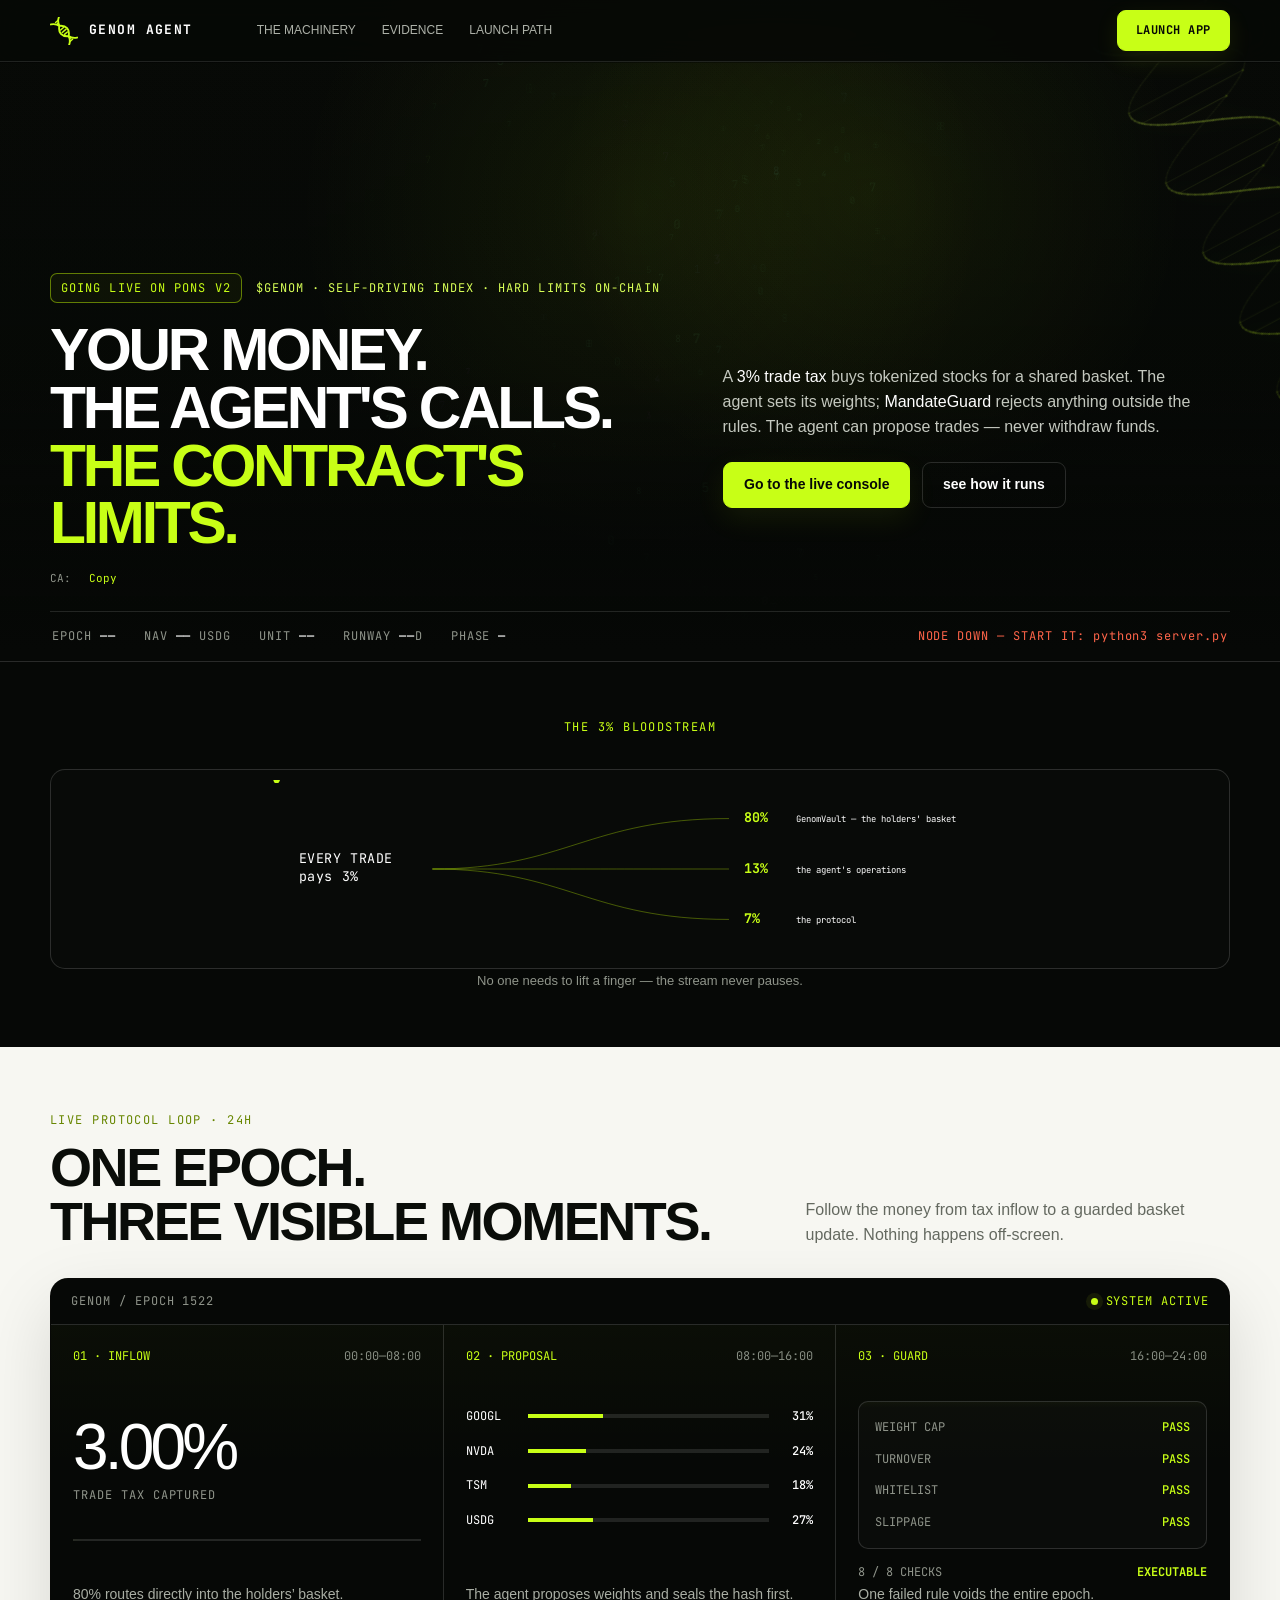
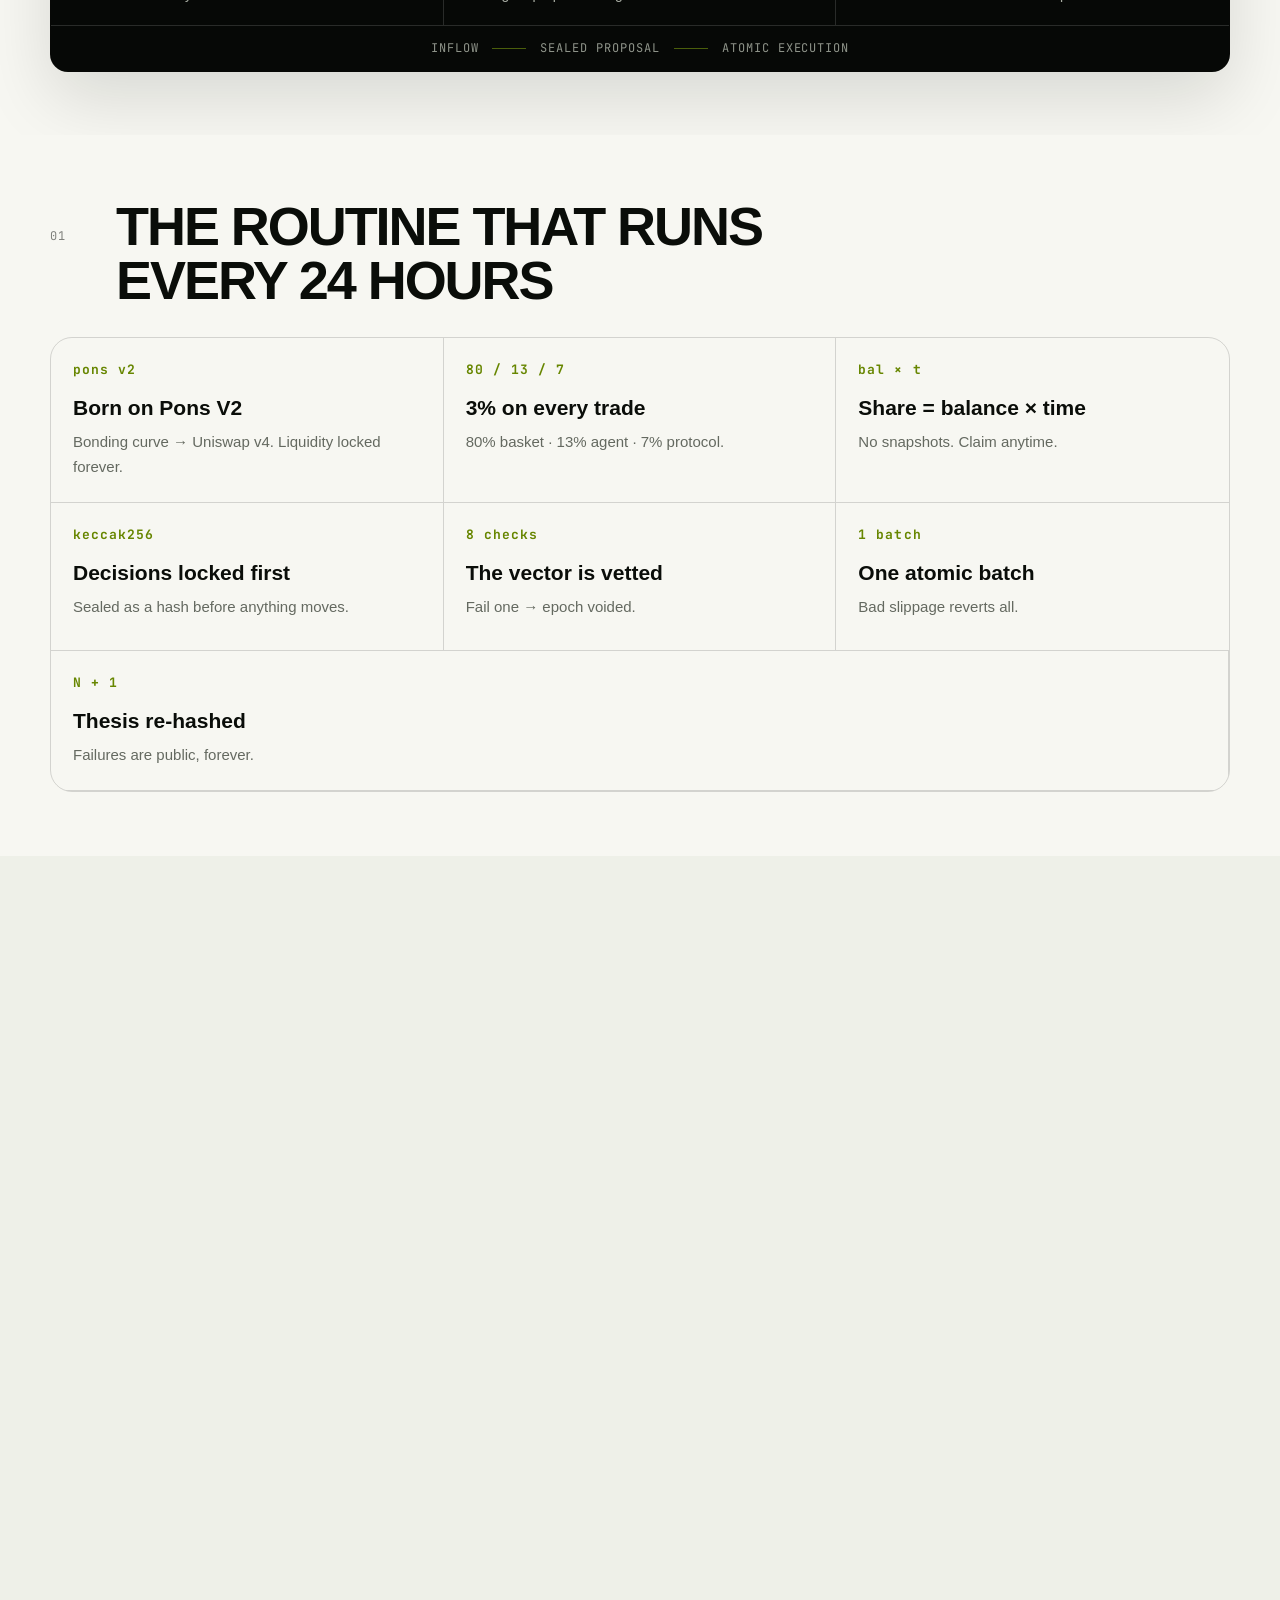
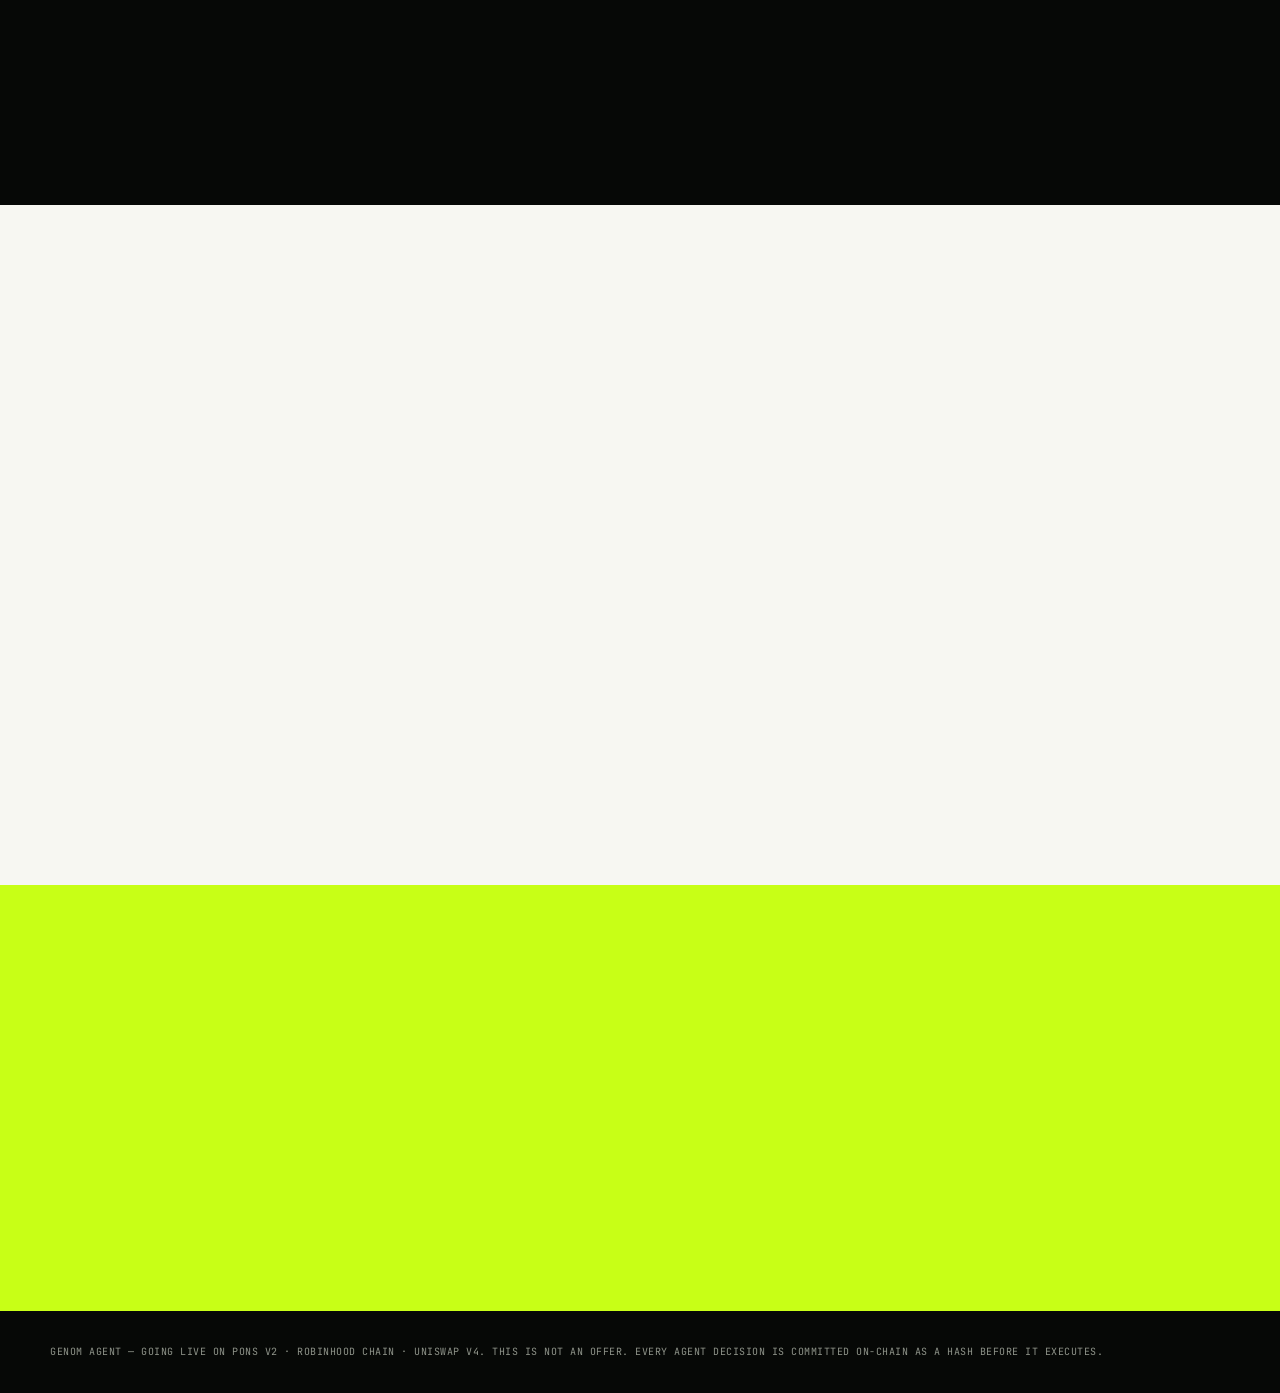
==== index.html @ f4891dbe "Add system atlas visual content" ====
<!DOCTYPE html>
<html lang="en">
<head>
<meta charset="UTF-8">
<meta name="viewport" content="width=device-width, initial-scale=1.0">
<title>Genom Agent — $GENOM</title>
<meta name="description" content="An index token where a 3% tax on trades keeps purchasing tokenized stocks for a common basket. Weights are chosen by an autonomous agent, the mandate is policed by a contract, and each decision is committed as a hash before it runs.">
<meta name="theme-color" content="#020804">
<meta property="og:type" content="website">
<meta property="og:url" content="https://genom-iota.vercel.app/">
<meta property="og:title" content="Genom Agent — $GENOM">
<meta property="og:description" content="An index token where a 3% tax on trades keeps purchasing tokenized stocks for a common basket. Weights are chosen by an autonomous agent, the mandate is policed by a contract, and each decision is committed as a hash before it runs.">
<meta property="og:image" content="https://genom-iota.vercel.app/og.jpg">
<meta property="og:image:width" content="1200">
<meta property="og:image:height" content="630">
<meta name="twitter:card" content="summary_large_image">
<meta name="twitter:title" content="Genom Agent — $GENOM">
<meta name="twitter:description" content="A self-driving index token with hard limits written into its DNA. 3% tax → holders' basket. Robinhood Chain.">
<meta name="twitter:image" content="https://genom-iota.vercel.app/og.jpg">
<link rel="icon" type="image/svg+xml" href="favicon.svg">
<link rel="preconnect" href="https://fonts.googleapis.com">
<link rel="preconnect" href="https://fonts.gstatic.com" crossorigin>
<link href="https://fonts.googleapis.com/css2?family=JetBrains+Mono:wght@400;500;700&display=swap" rel="stylesheet">
<link rel="stylesheet" href="front.css">
</head>
<body>

<div class="pagebg" aria-hidden="true">
  <canvas id="wave"></canvas>
  <div class="pg-vig"></div>
</div>

<div class="scroll-progress" aria-hidden="true"></div>

<header class="hd">
  <a class="hd-brand" href="index.html">
    <svg viewBox="0 0 240 240" fill="none" class="hd-mark" aria-hidden="true">
      <g transform="rotate(-42 120 120) translate(20 7)">
        <g stroke="currentColor" stroke-width="16" stroke-linecap="round" stroke-linejoin="round">
          <path d="M146 -4 C119 10 106 31 100 54 C52 89 52 137 100 172 C106 195 119 216 146 230"/>
          <path d="M54 -4 C81 10 94 31 100 54 C148 89 148 137 100 172 C94 195 81 216 54 230"/>
        </g>
        <g stroke="currentColor" stroke-width="12.5" stroke-linecap="round">
          <path d="M95 11 L121 11"/><path d="M97 30 L110 30"/>
          <path d="M84 88 L120 88"/><path d="M80 113 L124 113"/><path d="M84 138 L116 138"/>
          <path d="M92 196 L105 196"/><path d="M81 215 L107 215"/>
        </g>
      </g>
    </svg>
    <span class="mono">GENOM&nbsp;AGENT</span>
  </a>
  <nav class="hd-nav mono">
    <a href="index.html#how">THE MACHINERY</a>
    <a href="index.html#proof">EVIDENCE</a>
    <a href="index.html#rollout">LAUNCH PATH</a>
  </nav>
  <a class="hd-console mono" href="console.html">LAUNCH APP</a>
</header>

<main>

<!-- ================= HERO ================= -->
<section class="hero">
  <canvas class="hero-ghost" id="dnaGhost" width="220" height="840" aria-hidden="true"></canvas>

  <div class="hero-in">
    <p class="mono hero-kicker rv">
      <span class="kick-badge">GOING LIVE ON PONS V2</span>
      $GENOM · SELF-DRIVING INDEX · HARD LIMITS ON-CHAIN
    </p>
    <h1 class="rv d1">
      <span>YOUR MONEY.</span>
      <span>THE AGENT'S CALLS.</span>
      <span class="hl">THE CONTRACT'S LIMITS.</span><span class="type-caret" aria-hidden="true"></span>
    </h1>
    <div class="hero-foot rv d2">
      <p class="hero-sub">
        A <em class="seq-hl">3% trade tax</em> buys tokenized stocks for a shared basket. The agent sets its weights; <em class="seq-hl">MandateGuard</em> rejects anything outside the rules. The agent can propose trades — never withdraw funds.
      </p>
      <div class="hero-act">
        <a class="btn" href="console.html">Go to the live console</a>
        <a class="lnk" href="index.html#how">see how it runs</a>
      </div>
    </div>
    <div class="ca-line mono rv d3" id="caLine" hidden>
      <span class="ca-lbl">CA:</span>
      <span id="caVal"></span>
      <button id="caCopy" type="button" aria-label="Copy contract address">Copy</button>
    </div>
  </div>

  <div class="strip mono rv d3" id="dataStrip" aria-live="off">
    <span class="sim-only">EPOCH <b id="stEpoch">——</b></span>
    <span class="sim-only">NAV <b id="stNav">——</b> USDG</span>
    <span class="sim-only">UNIT <b id="stUnit">——</b></span>
    <span class="sim-only">RUNWAY <b id="stRun">——</b>D</span>
    <span class="sim-only">PHASE <b id="stPhase">—</b></span>
    <span class="live-only" id="stLive" hidden></span>
    <span class="strip-state" id="stState">LINKING UP</span>
  </div>
  <div class="tape" aria-hidden="true"><div class="tape-track" id="tape"></div></div>
</section>

<!-- ================= FLOW ================= -->
<section class="sec flow-sec">
  <div class="wrap">
    <p class="mono flow-title rv">THE 3% BLOODSTREAM</p>
    <svg viewBox="0 0 980 240" class="flow-svg rv d1" aria-hidden="true">
      <g class="flow-lines">
        <path d="M210 120 C390 120 420 52 610 52"/>
        <path d="M210 120 C390 120 420 120 610 120"/>
        <path d="M210 120 C390 120 420 188 610 188"/>
      </g>
      <g class="flow-dots">
        <circle r="4" class="fd fd80 fda"/>
        <circle r="4" class="fd fd80 fdb"/>
        <circle r="3.5" class="fd fd80 fdc"/>
        <circle r="3.5" class="fd fd80 fdd"/>
        <circle r="3.5" class="fd fd13 fda"/>
        <circle r="3" class="fd fd13 fdb"/>
        <circle r="3" class="fd fd7 fda"/>
      </g>
      <g class="mono flow-left">
        <text x="30" y="112">EVERY TRADE</text>
        <text x="30" y="136" class="flow-sub">pays 3%</text>
      </g>
      <g class="mono">
        <text x="630" y="57" class="flow-pct">80%</text>
        <text x="700" y="57" class="flow-lbl">GenomVault — the holders' basket</text>
        <text x="630" y="125" class="flow-pct">13%</text>
        <text x="700" y="125" class="flow-lbl">the agent's operations</text>
        <text x="630" y="193" class="flow-pct">7%</text>
        <text x="700" y="193" class="flow-lbl">the protocol</text>
      </g>
    </svg>
    <svg viewBox="0 0 330 430" class="flow-svg-m rv d1" aria-hidden="true">
      <g class="flow-lines">
        <path d="M165 66 C165 105 30 105 30 146"/>
        <path d="M165 66 C165 165 30 185 30 266"/>
        <path d="M165 66 C165 225 30 265 30 386"/>
      </g>
      <g class="flow-dots-m">
        <circle r="4" class="fdm fdm80 fma"/>
        <circle r="4" class="fdm fdm80 fmb"/>
        <circle r="3.5" class="fdm fdm80 fmc"/>
        <circle r="3.5" class="fdm fdm80 fmd"/>
        <circle r="3.5" class="fdm fdm13 fma"/>
        <circle r="3" class="fdm fdm13 fmb"/>
        <circle r="3" class="fdm fdm7 fma"/>
      </g>
      <g class="mono flow-left flow-top">
        <text x="165" y="30">EVERY TRADE</text>
        <text x="165" y="52" class="flow-sub">pays 3%</text>
      </g>
      <g class="mono">
        <text x="44" y="152" class="flow-pct">80%</text>
        <text x="44" y="174" class="flow-lbl">GenomVault — the holders' basket</text>
        <text x="44" y="272" class="flow-pct">13%</text>
        <text x="44" y="294" class="flow-lbl">the agent's operations</text>
        <text x="44" y="392" class="flow-pct">7%</text>
        <text x="44" y="414" class="flow-lbl">the protocol</text>
      </g>
    </svg>
    <p class="flow-foot rv d2">No one needs to lift a finger — the stream never pauses.</p>
  </div>
</section>


<!-- ================= LIVE PROTOCOL FILM ================= -->
<section class="sec signal-sec" id="live-loop">
  <div class="wrap">
    <div class="signal-head rv">
      <div>
        <span class="mono signal-kicker">LIVE PROTOCOL LOOP · 24H</span>
        <h2>ONE EPOCH.<br>THREE VISIBLE MOMENTS.</h2>
      </div>
      <p>Follow the money from tax inflow to a guarded basket update. Nothing happens off-screen.</p>
    </div>

    <div class="protocol-film rv d1" role="img" aria-label="Animated sequence showing tax inflow, agent allocation and MandateGuard verification">
      <div class="film-top mono">
        <span>GENOM / EPOCH 1522</span>
        <span class="film-live"><i></i> SYSTEM ACTIVE</span>
      </div>
      <div class="film-grid">
        <article class="film-shot">
          <div class="shot-head mono"><span>01 · INFLOW</span><span>00:00—08:00</span></div>
          <div class="shot-main">
            <strong>3.00%</strong>
            <span>TRADE TAX CAPTURED</span>
          </div>
          <div class="pulse-track"><i></i></div>
          <p>80% routes directly into the holders’ basket.</p>
        </article>

        <article class="film-shot">
          <div class="shot-head mono"><span>02 · PROPOSAL</span><span>08:00—16:00</span></div>
          <div class="weight-list mono">
            <div><span>GOOGL</span><i style="--w:31%"></i><b>31%</b></div>
            <div><span>NVDA</span><i style="--w:24%"></i><b>24%</b></div>
            <div><span>TSM</span><i style="--w:18%"></i><b>18%</b></div>
            <div><span>USDG</span><i style="--w:27%"></i><b>27%</b></div>
          </div>
          <p>The agent proposes weights and seals the hash first.</p>
        </article>

        <article class="film-shot guard-shot">
          <div class="shot-head mono"><span>03 · GUARD</span><span>16:00—24:00</span></div>
          <div class="guard-scan mono">
            <span>WEIGHT CAP <b>PASS</b></span>
            <span>TURNOVER <b>PASS</b></span>
            <span>WHITELIST <b>PASS</b></span>
            <span>SLIPPAGE <b>PASS</b></span>
            <i aria-hidden="true"></i>
          </div>
          <div class="guard-result mono"><span>8 / 8 CHECKS</span><b>EXECUTABLE</b></div>
          <p>One failed rule voids the entire epoch.</p>
        </article>
      </div>
      <div class="film-caption mono">
        <span>INFLOW</span><i></i><span>SEALED PROPOSAL</span><i></i><span>ATOMIC EXECUTION</span>
      </div>
    </div>
  </div>
</section>

<!-- ================= MECHANICS ================= -->
<section class="sec" id="how">
  <div class="wrap">
    <div class="sec-head rv">
      <span class="mono sec-idx">01</span>
      <h2>THE ROUTINE THAT RUNS<br>EVERY 24 HOURS</h2>
    </div>
    <div class="mech-grid">
      <div class="mcard rv">
        <span class="mono mc-tag">pons v2</span>
        <b>Born on Pons V2</b>
        <span class="mc-txt">Bonding curve → Uniswap v4. Liquidity locked forever.</span>
      </div>
      <div class="mcard rv">
        <span class="mono mc-tag">80 / 13 / 7</span>
        <b>3% on every trade</b>
        <span class="mc-txt">80% basket · 13% agent · 7% protocol.</span>
      </div>
      <div class="mcard rv">
        <span class="mono mc-tag">bal × t</span>
        <b>Share = balance × time</b>
        <span class="mc-txt">No snapshots. Claim anytime.</span>
      </div>
      <div class="mcard rv">
        <span class="mono mc-tag">keccak256</span>
        <b>Decisions locked first</b>
        <span class="mc-txt">Sealed as a hash before anything moves.</span>
      </div>
      <div class="mcard rv">
        <span class="mono mc-tag">8 checks</span>
        <b>The vector is vetted</b>
        <span class="mc-txt">Fail one → epoch voided.</span>
      </div>
      <div class="mcard rv">
        <span class="mono mc-tag">1 batch</span>
        <b>One atomic batch</b>
        <span class="mc-txt">Bad slippage reverts all.</span>
      </div>
      <div class="mcard rv">
        <span class="mono mc-tag">N + 1</span>
        <b>Thesis re-hashed</b>
        <span class="mc-txt">Failures are public, forever.</span>
      </div>
    </div>
  </div>
</section>


<!-- ================= SYSTEM ATLAS ================= -->
<section class="sec atlas-sec" id="system-map">
  <div class="wrap">
    <div class="atlas-head rv">
      <div>
        <span class="mono atlas-kicker">SYSTEM ATLAS · ILLUSTRATIVE EPOCH</span>
        <h2>SEE WHAT THE AGENT SEES.</h2>
      </div>
      <p>A compact view of allocation, performance and authority — the three things that decide every epoch.</p>
    </div>

    <div class="atlas-grid">
      <article class="atlas-card allocation-card rv">
        <div class="atlas-card-head mono">
          <span>BASKET COMPOSITION</span><span>VECTOR / 1522</span>
        </div>
        <div class="allocation-body">
          <div class="alloc-ring" aria-label="Illustrative basket allocation: GOOGL 31%, NVDA 24%, TSM 18%, USDG 27%">
            <div><strong>100%</strong><span class="mono">ALLOCATED</span></div>
          </div>
          <ul class="alloc-legend mono">
            <li><i></i><span>GOOGL</span><b>31%</b></li>
            <li><i></i><span>NVDA</span><b>24%</b></li>
            <li><i></i><span>TSM</span><b>18%</b></li>
            <li><i></i><span>USDG</span><b>27%</b></li>
          </ul>
        </div>
        <p class="atlas-note">No position can cross the 35% contract cap.</p>
      </article>

      <article class="atlas-card curve-card rv d1">
        <div class="atlas-card-head mono">
          <span>REALIZED VS SHADOW</span><span>30 EPOCH WINDOW</span>
        </div>
        <div class="curve-stats mono">
          <div><span>REALIZED</span><b>+8.4%</b></div>
          <div><span>SHADOW</span><b>+5.1%</b></div>
          <div><span>DELTA</span><b>+3.3%</b></div>
        </div>
        <svg class="atlas-chart" viewBox="0 0 640 210" role="img" aria-label="Illustrative comparison between realized and shadow unit value">
          <g class="atlas-gridlines">
            <path d="M0 25H640"/><path d="M0 80H640"/><path d="M0 135H640"/><path d="M0 190H640"/>
          </g>
          <path class="shadow-line" d="M8 170 C55 155 68 166 110 145 S178 151 220 128 S291 138 330 116 S392 124 430 96 S500 106 540 80 S595 86 632 62"/>
          <path class="real-line" d="M8 174 C52 168 73 144 110 150 S176 122 220 130 S286 98 330 107 S389 76 430 88 S488 54 540 66 S592 37 632 42"/>
          <circle class="chart-dot" cx="632" cy="42" r="5"/>
        </svg>
        <div class="curve-legend mono"><span><i></i>REALIZED</span><span><i></i>SHADOW</span></div>
        <p class="atlas-note">Illustrative data. The live console labels simulated and on-chain states separately.</p>
      </article>

      <article class="atlas-card authority-card rv d2">
        <div class="atlas-card-head mono">
          <span>AUTHORITY MAP</span><span>WHO CAN DO WHAT</span>
        </div>
        <div class="authority-grid">
          <div>
            <span class="mono authority-id">A / AGENT</span>
            <strong>Proposes</strong>
            <p>Weights, thesis and execution vector.</p>
            <small class="mono">NO WITHDRAWAL KEY</small>
          </div>
          <div>
            <span class="mono authority-id">C / CONTRACT</span>
            <strong>Enforces</strong>
            <p>Caps, whitelist, turnover and slippage.</p>
            <small class="mono">8 CHECKS · ATOMIC</small>
          </div>
          <div>
            <span class="mono authority-id">H / HOLDERS</span>
            <strong>Govern</strong>
            <p>Rules, agent replacement and claims.</p>
            <small class="mono">3-DAY TIMELOCK</small>
          </div>
        </div>
      </article>
    </div>
  </div>
</section>

<!-- ================= DNA LIMITS ================= -->
<section class="sec dna-sec">
  <div class="wrap">
    <p class="mono flow-title rv">LIMITS IN THE DNA</p>
    <div class="gene-grid">
      <div class="gene rv mono">
        <span class="gene-val">≤35%</span>
        <div class="gene-track"><i class="gt-fill" style="width:35%"></i><i class="gt-cap" style="left:35%"></i></div>
        <span class="gene-lbl">WEIGHT ≤ 35%</span>
      </div>
      <div class="gene rv mono">
        <span class="gene-val">≥5%</span>
        <div class="gene-track"><i class="gt-zone" style="left:5%;right:0"></i><i class="gt-cap" style="left:5%"></i><i class="gt-dot" style="left:-2px"></i></div>
        <span class="gene-lbl">POSITION ≥ 5% OR ZERO</span>
      </div>
      <div class="gene rv mono">
        <span class="gene-val">≤20%</span>
        <div class="gene-track"><i class="gt-fill" style="width:20%"></i><i class="gt-cap" style="left:20%"></i></div>
        <span class="gene-lbl">TURNOVER ≤ 20% NAV</span>
      </div>
      <div class="gene rv mono">
        <span class="gene-val">1×</span>
        <div class="gene-track"><i class="gt-dot" style="left:calc(50% - 4px)"></i></div>
        <span class="gene-lbl">ONE REBALANCE PER EPOCH</span>
      </div>
      <div class="gene rv mono">
        <span class="gene-val">0–100%</span>
        <div class="gene-track"><i class="gt-fill gt-open" style="width:100%"></i></div>
        <span class="gene-lbl">CASH 0–100%</span>
      </div>
    </div>
    <p class="dna-foot mono rv d2">Any failing vector: the epoch is voided and the basket does not move.</p>
  </div>
</section>

<!-- ================= PROOF ================= -->
<section class="sec" id="proof">
  <div class="wrap">
    <div class="sec-head proof-head rv">
      <span class="mono sec-idx">02</span>
      <div>
        <span class="mono proof-kicker">PUBLIC PROOF · LIVE NODE</span>
        <h2>EVERYTHING HERE IS ALREADY<br>RUNNING ON THIS NODE</h2>
      </div>
    </div>

    <div class="proof proof-board rv d1">
      <div class="term">
        <div class="term-hd">
          <span>COMMITSTORE</span>
          <span class="term-live"><i></i> MOST RECENT SEALED DECISION</span>
        </div>
        <div class="term-bd">
          <p class="term-code dim">commit = keccak256(abi.encode(epoch, weights, thesisText, nonce))</p>
          <div class="commit-epoch">
            <span class="mono commit-label">EPOCH</span>
            <strong class="ice" id="cEpoch">—</strong>
            <span class="dim">filed ahead of execution</span>
          </div>
          <p class="hashline" id="cHash">0x————————————————————————————————————————————————————————————————</p>
          <p class="commit-status dim" id="cStatus">linking to the node<span class="cursor">▌</span></p>
        </div>
      </div>

      <div class="proof-side">
        <p class="proof-copy">Watch each decision move from a sealed hash to a checked basket update. The console keeps the mandate, execution and holder outcome in one public trail.</p>

        <div class="proof-flow" aria-label="How a decision becomes public proof">
          <div><span class="mono">01 · SEALED</span><b>Hash arrives first</b></div>
          <div><span class="mono">02 · CHECKED</span><b>Guard verifies limits</b></div>
          <div><span class="mono">03 · VISIBLE</span><b>Result joins the record</b></div>
        </div>

        <div class="proof-basket">
          <div class="proof-basket-head mono">
            <span>LIVE BASKET</span>
            <span>TOP WEIGHTS</span>
          </div>
          <div class="mini mono" id="miniBasket"></div>
        </div>

        <a class="btn proof-cta" href="console.html">
          <span>Step into the console</span>
        </a>
      </div>
    </div>
  </div>
</section>

<!-- ================= WORST CASE ================= -->
<section class="sec">
  <div class="wrap">
    <div class="sec-head rv">
      <span class="mono sec-idx">03</span>
      <h2>THE WORST CASE IS DESIGNED IN,<br>NOT TAKEN ON FAITH</h2>
    </div>
    <div class="worst">
      <div class="w-col rv">
        <span class="mono no">A</span>
        <h3>The agent malfunctions</h3>
        <p>At worst you hold whitelisted stocks in poor proportions, with no more than a fifth of NAV churned per day. Its key simply has no function for withdrawing assets.</p>
      </div>
      <div class="w-col rv">
        <span class="mono no">B</span>
        <h3>A −25% drawdown lands within 7 epochs</h3>
        <p>The breaker halts the agent and moves the basket into USDG to wait. Turning it back on takes a holder vote plus a 3-day timelock — nothing else.</p>
      </div>
      <div class="w-col rv">
        <span class="mono no">C</span>
        <h3>Holders lose faith in it</h3>
        <p>The limits, the whitelist, even the agent — a vote can swap out any of them. A 3-day timelock leaves those who disagree room to leave first.</p>
      </div>
    </div>
  </div>
</section>

<!-- ================= ROLLOUT ================= -->
<section class="sec" id="rollout">
  <div class="wrap">
    <div class="sec-head rv">
      <span class="mono sec-idx">04</span>
      <h2>CONFIDENCE IS BUILT<br>OUT IN THE OPEN</h2>
    </div>
    <ol class="ph rv d1">
      <li data-ph="0"><span class="mono no">P0</span><div><h3>Passive index</h3><p>Weights fixed in place. Accrual and claiming live; the agent stays off.</p></div><span class="mono cur">● CURRENT</span></li>
      <li data-ph="1"><span class="mono no">P1</span><div><h3>Shadow mode</h3><p>30 epochs of calls sealed in public with zero execution. The hypothetical curve is plotted beside the real one.</p></div><span class="mono cur">● CURRENT</span></li>
      <li data-ph="2"><span class="mono no">P2</span><div><h3>Reduced limits</h3><p>Trading switched on with turnover held to 7% NAV and weights capped at 20%.</p></div><span class="mono cur">● CURRENT</span></li>
      <li data-ph="3"><span class="mono no">P3</span><div><h3>Full mandate</h3><p>By holder vote: weights up to 35%, NAV turnover up to 20%, and fresh whitelist entries.</p></div><span class="mono cur">● CURRENT</span></li>
    </ol>
  </div>
</section>

<!-- ================= END ================= -->
<section class="fin rv">
  <div class="wrap">
    <h2>THE MONEY IS YOURS. THE CALLS ARE THE AGENT'S.<br><span class="hl">THE LIMITS ARE THE CONTRACT'S.</span></h2>
    <a class="btn" href="console.html">Go to the live console</a>
  </div>
</section>

</main>

<footer class="ft mono">
  GENOM AGENT — GOING LIVE ON PONS V2 · ROBINHOOD CHAIN · UNISWAP V4.
  THIS IS NOT AN OFFER. EVERY AGENT DECISION IS COMMITTED ON-CHAIN AS A HASH BEFORE IT EXECUTES.
</footer>

<script src="icons.js"></script>
<script src="front.js"></script>
</body>
</html>
---- front.css ----
/* GENOM AGENT — editorial finance system inspired by modern protocol sites. */
:root {
  --black: #050704;
  --black-2: #0a0d08;
  --paper: #f4f3ed;
  --paper-2: #e9e8df;
  --white: #fff;
  --ink: #10130d;
  --acid: #c8ff00;
  --acid-soft: rgba(200, 255, 0, .14);
  --muted-dark: #a7aa9f;
  --muted-light: #62665d;
  --line-dark: rgba(255, 255, 255, .13);
  --line-light: rgba(16, 19, 13, .18);
  --good: #8fe82a;
  --bad: #ff654a;
  --warn: #ffbf4b;
  --serif: "Helvetica Neue", "Segoe UI", Arial, sans-serif;
  --sans: "Helvetica Neue", "Segoe UI", Arial, sans-serif;
  --mono: "JetBrains Mono", monospace;
}

* { box-sizing: border-box; margin: 0; padding: 0; }
html { scroll-behavior: smooth; background: var(--black); }
body {
  min-width: 320px;
  overflow-x: hidden;
  background: var(--black);
  color: var(--white);
  font: 16px/1.55 var(--sans);
  -webkit-font-smoothing: antialiased;
}
a { color: inherit; text-decoration: none; }
ol, ul { list-style: none; }
img, svg, canvas { display: block; }
button { font: inherit; }
.mono { font-family: var(--mono); }
::selection { background: var(--acid); color: var(--black); }
:focus-visible { outline: 2px solid var(--acid); outline-offset: 4px; }

.wrap { width: min(1180px, calc(100% - 48px)); margin: 0 auto; }
section[id] { scroll-margin-top: 76px; }

/* Background belongs to the opening scene only. */
.pagebg {
  position: absolute; inset: 0 0 auto; height: 940px; overflow: hidden;
  pointer-events: none; z-index: 0; background: var(--black);
}
#wave { position: absolute; inset: 0; width: 100%; height: 100%; opacity: .28; }
.pg-vig {
  position: absolute; inset: 0;
  background:
    linear-gradient(180deg, rgba(5,7,4,.28), rgba(5,7,4,.05) 42%, var(--black) 96%),
    radial-gradient(circle at 50% 38%, rgba(200,255,0,.11), transparent 48%);
}
.scroll-progress { position: fixed; top: 0; left: 0; height: 2px; width: 0; z-index: 100; background: var(--acid); }

/* Navigation */
.hd {
  position: sticky; top: 0; z-index: 50; height: 66px;
  display: flex; align-items: center; gap: 36px;
  padding: 0 max(24px, calc((100vw - 1180px) / 2));
  background: rgba(5, 7, 4, .93); border-bottom: 1px solid var(--line-dark);
  backdrop-filter: blur(14px);
}
.hd-brand { display: flex; align-items: center; gap: 11px; font-size: 13px; font-weight: 700; letter-spacing: .08em; }
.hd-mark { width: 28px; color: var(--acid); }
.hd-nav { display: flex; align-items: center; gap: 30px; margin-left: 28px; }
.hd-nav a { color: #b7baaf; font-family: var(--sans); font-size: 13px; letter-spacing: 0; transition: color .2s; }
.hd-nav a:hover { color: var(--white); }
.hd-console {
  margin-left: auto; padding: 11px 20px; border: 1px solid var(--acid); border-radius: 12px;
  background: var(--acid); color: var(--black); font-size: 12px; font-weight: 700; letter-spacing: .04em;
  transition: transform .2s, background .2s;
}
.hd-console:hover { transform: translateY(-2px); background: #dbff52; }

/* Hero */
.hero {
  position: relative; z-index: 1; min-height: 870px;
  display: flex; flex-direction: column; justify-content: center;
  padding: 126px 24px 0; border-bottom: 1px solid var(--line-dark);
}
.hero-ghost { position: absolute; right: 4%; top: 68px; height: 700px; width: 190px; opacity: .16; }
.hero-in { width: min(960px, 100%); margin: 0 auto; text-align: center; }
.hero-kicker {
  display: flex; align-items: center; justify-content: center; gap: 14px; flex-wrap: wrap;
  margin-bottom: 28px; color: var(--acid); font-size: 11px; letter-spacing: .15em;
}
.kick-badge { padding: 5px 9px; border-radius: 999px; border: 1px solid rgba(200,255,0,.45); color: var(--acid); background: rgba(5,7,4,.6); }
.hero h1 {
  margin: 0 auto 30px; color: var(--white); font-family: var(--serif); font-size: clamp(54px, 7.2vw, 96px);
  font-weight: 700; line-height: .98; letter-spacing: -.055em; text-wrap: balance;
}
.hero h1 span { display: block; }
.hero h1 .hl { color: var(--white); }
.type-caret { display: none !important; }
.hero-foot { display: flex; flex-direction: column; align-items: center; }
.hero-sub { max-width: 700px; color: #c0c3b8; font-size: 18px; line-height: 1.65; text-wrap: balance; }
.seq-hl { color: var(--white); font-style: normal; }
.hero-act { display: flex; justify-content: center; gap: 12px; margin-top: 30px; }
.btn, .lnk {
  display: inline-flex; min-height: 48px; align-items: center; justify-content: center;
  padding: 0 24px; border: 1px solid var(--line-dark); border-radius: 12px;
  color: var(--white); font-size: 14px; font-weight: 700; transition: .2s ease;
}
.btn { background: var(--acid); border-color: var(--acid); color: var(--black); }
.lnk { color: var(--white); }
.btn:hover, .lnk:hover { transform: translateY(-2px); border-color: var(--acid); }
.ca-line { display: flex; justify-content: center; align-items: center; gap: 9px; margin-top: 25px; font-size: 11px; color: var(--muted-dark); }
.ca-line .ca-lbl { color: var(--muted-dark); }
#caVal { color: var(--white); text-shadow: none; overflow-wrap: anywhere; }
#caCopy { color: var(--acid); background: none; border: 0; cursor: pointer; }

.strip {
  width: min(1180px, calc(100% - 48px)); margin: auto auto 0;
  min-height: 64px; display: flex; align-items: center; gap: 28px; flex-wrap: wrap;
  border-top: 1px solid var(--line-dark); color: var(--muted-dark); font-size: 11px; letter-spacing: .08em;
}
.strip b, .live-only b { color: var(--white); font-weight: 500; }
.strip-state { margin-left: auto; color: var(--acid); }
.strip-state.err { color: var(--bad); }
.strip-state.sim { color: var(--warn); }
.tape { display: none; }

/* Shared section rhythm */
.sec { position: relative; padding: 112px 0; }
.sec-head { display: grid; grid-template-columns: 64px 1fr; gap: 28px; align-items: start; margin-bottom: 54px; }
.sec-idx { padding-top: 12px; color: currentColor; opacity: .5; font-size: 12px; letter-spacing: .12em; }
.sec h2, .fin h2 {
  max-width: 980px; font-family: var(--serif); font-size: clamp(42px, 5.4vw, 72px);
  line-height: 1.02; letter-spacing: -.045em; text-wrap: balance;
}

/* Flow: compact protocol thesis on dark. */
.flow-sec { background: var(--black); color: var(--white); }
.flow-title { color: var(--acid); font-size: 12px; letter-spacing: .18em; text-align: center; margin-bottom: 36px; }
.flow-svg { width: 100%; height: auto; padding: 18px 0; border: 1px solid var(--line-dark); border-radius: 20px; }
.flow-svg-m { display: none; }
.flow-lines path { fill: none; stroke: rgba(200,255,0,.34); stroke-width: 1.3; }
.flow-dots circle, .flow-dots-m circle { fill: var(--acid); }
.flow-left text { fill: var(--white); font-size: 18px; letter-spacing: .04em; }
.flow-sub { fill: var(--muted-dark); font-size: 12px; }
.flow-pct { fill: var(--acid); font-size: 18px; font-weight: 700; }
.flow-lbl { fill: var(--white); font-size: 12px; }
.flow-foot { margin-top: 28px; color: var(--muted-dark); text-align: center; font-size: 13px; }

/* Mechanics: light editorial section and connected cards. */
#how { background: var(--paper); color: var(--ink); }
.mech-grid { display: grid; grid-template-columns: repeat(3, 1fr); border: 1px solid var(--line-light); border-radius: 22px; overflow: hidden; }
.mcard { min-height: 210px; padding: 34px; border-right: 1px solid var(--line-light); border-bottom: 1px solid var(--line-light); background: transparent; }
.mcard:nth-child(3n) { border-right: 0; }
.mcard:last-child { grid-column: span 3; min-height: 155px; }
.mc-tag { display: block; margin-bottom: 32px; color: #678600; font-size: 13px; font-weight: 700; letter-spacing: .08em; }
.mcard b { display: block; margin-bottom: 10px; color: var(--ink); font-family: var(--serif); font-size: 23px; line-height: 1.15; }
.mc-txt { color: var(--muted-light); font-size: 15px; line-height: 1.55; }

/* DNA: dark metric grid. */
.dna-sec { background: var(--black-2); color: var(--white); }
.gene-grid { display: grid; grid-template-columns: repeat(5, 1fr); border: 1px solid var(--line-dark); border-radius: 20px; overflow: hidden; }
.gene { min-height: 215px; padding: 30px 24px; border-right: 1px solid var(--line-dark); }
.gene:last-child { border-right: 0; }
.gene-val { display: block; margin-bottom: 46px; color: var(--white); font-family: var(--serif); font-size: 38px; font-weight: 700; }
.gene-track { position: relative; height: 2px; margin-bottom: 20px; background: rgba(255,255,255,.16); }
.gt-fill, .gt-zone { position: absolute; inset: 0 auto 0 0; background: var(--acid); }
.gt-cap { position: absolute; top: -5px; width: 1px; height: 12px; background: var(--acid); }
.gt-dot { position: absolute; top: -4px; width: 10px; height: 10px; border-radius: 50%; background: var(--acid); }
.gene-lbl { color: var(--muted-dark); font-size: 11px; letter-spacing: .09em; line-height: 1.5; }
.dna-foot { margin-top: 28px; color: var(--muted-dark); text-align: center; font-size: 12px; }

/* Proof: light split feature. */
#proof { background: var(--paper); color: var(--ink); }
.proof { display: grid; grid-template-columns: 1.25fr .75fr; border: 1px solid var(--line-light); border-radius: 22px; overflow: hidden; }
.term { padding: 34px; background: var(--ink); color: var(--white); min-width: 0; }
.term-hd { display: flex; justify-content: space-between; gap: 20px; padding-bottom: 20px; border-bottom: 1px solid var(--line-dark); color: var(--muted-dark); font-size: 10px; letter-spacing: .08em; }
.term-bd { padding-top: 26px; font-size: 12px; line-height: 1.9; }
.term-bd .dim { color: var(--muted-dark); }
.term-bd .ice, .hashline { color: var(--acid); }
.hashline { word-break: break-all; text-shadow: none; }
.term-ok { color: var(--good); }
.term-bad { color: var(--bad); }
.proof-side { display: flex; flex-direction: column; justify-content: center; padding: 42px; }
.proof-side > p { color: var(--muted-light); font-size: 16px; line-height: 1.7; }
.proof-side .btn { align-self: flex-start; margin-top: 26px; }
.mini { display: grid; gap: 8px; margin-top: 24px; }
.mb-r { display: grid; grid-template-columns: 1fr 2fr 42px; gap: 10px; align-items: center; }
.mb-t { color: var(--ink); font-size: 11px; }
.mb-bar { height: 3px; background: rgba(16,19,13,.12); }
.mb-bar i { display: block; height: 100%; background: #6f9000; }
.mb-w { color: var(--muted-light); font-size: 11px; text-align: right; }

/* Risk cards on dark. */
#proof + .sec { background: var(--black); color: var(--white); }
.worst { display: grid; grid-template-columns: repeat(3, 1fr); border: 1px solid var(--line-dark); border-radius: 22px; overflow: hidden; }
.w-col { min-height: 300px; padding: 36px; border-right: 1px solid var(--line-dark); }
.w-col:last-child { border-right: 0; }
.w-col .no { display: block; margin-bottom: 50px; color: var(--acid); font-size: 12px; }
.w-col h3 { margin-bottom: 14px; color: var(--white); font-family: var(--serif); font-size: 27px; line-height: 1.15; }
.w-col p { color: var(--muted-dark); font-size: 15px; line-height: 1.65; }

/* Rollout on paper. */
#rollout { background: var(--paper); color: var(--ink); }
.ph { border-top: 1px solid var(--line-light); }
.ph li { display: grid; grid-template-columns: 70px 1fr auto; gap: 24px; align-items: center; min-height: 138px; padding: 24px 0; border-bottom: 1px solid var(--line-light); }
.ph .no { color: #678600; font-size: 12px; }
.ph h3 { margin-bottom: 5px; color: var(--ink); font-family: var(--serif); font-size: 25px; }
.ph p { max-width: 650px; color: var(--muted-light); font-size: 15px; }
.ph .cur { display: none; padding: 5px 9px; border-radius: 999px; background: var(--acid); color: var(--ink); font-size: 10px; }
.ph li.current .cur { display: block; }
.ph li.past { opacity: .55; }

/* Closing panel */
.fin { padding: 118px 0; background: var(--acid); color: var(--black); text-align: center; }
.fin h2 { margin: 0 auto 38px; max-width: 1050px; }
.fin .hl { color: var(--black); }
.fin .btn { background: var(--black); border-color: var(--black); color: var(--white); }
.fin .btn:hover { border-color: var(--black); }
.ft { padding: 32px max(24px, calc((100vw - 1180px) / 2)); background: var(--black); color: var(--muted-dark); font-size: 10px; line-height: 1.8; letter-spacing: .05em; }

/* Reveal motion remains restrained and readable. */
.rv { opacity: 0; transform: translateY(16px); }
.rv.in { opacity: 1; transform: none; transition: opacity .65s ease var(--d, 0s), transform .65s ease var(--d, 0s); }
.d1 { --d: .08s; } .d2 { --d: .16s; } .d3 { --d: .24s; }
.cursor { animation: blink 1s steps(1) infinite; }
@keyframes blink { 50% { opacity: 0; } }

@media (max-width: 900px) {
  .hd { gap: 18px; }
  .hd-nav { display: none; }
  .hero { min-height: 800px; padding-top: 104px; }
  .hero-ghost { display: none; }
  .mech-grid { grid-template-columns: repeat(2, 1fr); }
  .mcard:nth-child(3n) { border-right: 1px solid var(--line-light); }
  .mcard:nth-child(2n) { border-right: 0; }
  .mcard:last-child { grid-column: span 2; border-bottom: 0; }
  .gene-grid { grid-template-columns: repeat(2, 1fr); }
  .gene { border-bottom: 1px solid var(--line-dark); }
  .gene:nth-child(2n) { border-right: 0; }
  .gene:last-child { grid-column: span 2; border-bottom: 0; }
  .proof { grid-template-columns: 1fr; }
  .worst { grid-template-columns: 1fr; }
  .w-col { min-height: 0; border-right: 0; border-bottom: 1px solid var(--line-dark); }
  .w-col:last-child { border-bottom: 0; }
}

@media (max-width: 620px) {
  .wrap { width: min(100% - 32px, 1180px); }
  .hd { height: 62px; padding: 0 16px; }
  .hd-brand span { font-size: 11px; }
  .hd-console { padding: 9px 13px; font-size: 10px; }
  .hero { min-height: 760px; padding: 100px 16px 0; }
  .hero-kicker { font-size: 9px; letter-spacing: .1em; }
  .hero h1 { font-size: clamp(46px, 15vw, 70px); }
  .hero-sub { font-size: 16px; }
  .hero-act { width: 100%; flex-direction: column; }
  .hero-act a { width: 100%; }
  .strip { width: calc(100% - 32px); gap: 14px 20px; padding: 18px 0; }
  .strip-state { width: 100%; margin-left: 0; }
  .sec { padding: 78px 0; }
  .sec-head { grid-template-columns: 1fr; gap: 12px; margin-bottom: 36px; }
  .sec-idx { padding: 0; }
  .sec h2, .fin h2 { font-size: clamp(38px, 12vw, 54px); }
  .flow-svg { display: none; }
  .flow-svg-m { display: block; width: 100%; border: 1px solid var(--line-dark); border-radius: 18px; }
  .mech-grid { grid-template-columns: 1fr; }
  .mcard, .mcard:nth-child(3n), .mcard:nth-child(2n) { min-height: 0; border-right: 0; border-bottom: 1px solid var(--line-light); }
  .mcard:last-child { grid-column: auto; border-bottom: 0; }
  .gene-grid { grid-template-columns: 1fr; }
  .gene, .gene:nth-child(2n) { min-height: 0; border-right: 0; border-bottom: 1px solid var(--line-dark); }
  .gene:last-child { grid-column: auto; border-bottom: 0; }
  .proof-side, .term, .w-col { padding: 28px 24px; }
  .term-hd { flex-direction: column; gap: 4px; }
  .ph li { grid-template-columns: 48px 1fr; }
  .ph .cur { grid-column: 2; justify-self: start; }
  .fin { padding: 84px 0; }
}

@media (prefers-reduced-motion: reduce) {
  html { scroll-behavior: auto; }
  *, *::before, *::after { animation: none !important; transition: none !important; }
  .rv { opacity: 1; transform: none; }
}


/* ---------- compact clarity pass ---------- */
.pagebg { height: 790px; }
.hero {
  min-height: 720px;
  padding: 92px 24px 0;
  justify-content: flex-start;
}
.hero-in {
  width: min(1180px, 100%);
  display: grid;
  grid-template-columns: minmax(0, 1.22fr) minmax(340px, .78fr);
  column-gap: clamp(34px, 5vw, 72px);
  align-items: center;
  margin: auto auto 42px;
  text-align: left;
}
.hero-kicker {
  grid-column: 1 / -1;
  justify-content: flex-start;
  margin-bottom: 22px;
}
.hero h1 {
  margin: 0;
  font-size: clamp(48px, 5.8vw, 78px);
  line-height: .97;
}
.hero-foot { align-items: flex-start; }
.hero-sub { max-width: 520px; font-size: 16px; line-height: 1.58; text-wrap: pretty; }
.hero-act { justify-content: flex-start; margin-top: 24px; }
.ca-line { justify-content: flex-start; margin-top: 18px; }
.strip { min-height: 54px; margin: 0 auto; }
.sec { padding: 78px 0; }
.sec-head { margin-bottom: 38px; }
.sec h2, .fin h2 {
  max-width: 850px;
  font-size: clamp(38px, 4.7vw, 60px);
  line-height: 1.01;
}
.flow-sec { padding: 66px 0; }
.flow-title { margin-bottom: 26px; }
.flow-svg { max-height: 220px; }
.flow-foot { margin-top: 20px; }
.mcard { min-height: 165px; padding: 26px; }
.mcard:last-child { min-height: 120px; }
.mc-tag { margin-bottom: 20px; }
.mcard b { font-size: 21px; }
.mc-txt { font-size: 14px; }
.gene { min-height: 172px; padding: 24px 20px; }
.gene-val { margin-bottom: 28px; font-size: 34px; }
.proof-side { padding: 32px; }
.term { padding: 28px; }
.term-bd { padding-top: 20px; }
.w-col { min-height: 242px; padding: 28px; }
.w-col .no { margin-bottom: 32px; }
.w-col h3 { font-size: 24px; }
.ph li { min-height: 108px; padding: 18px 0; }
.fin { padding: 86px 0; }
.fin h2 { margin-bottom: 28px; }

.mcard, .gene, .w-col, .proof {
  transition: border-color .22s ease, background .22s ease, transform .22s ease;
}
.mcard:hover { background: rgba(200,255,0,.08); }
.gene:hover, .w-col:hover { background: rgba(200,255,0,.035); }
.btn, .lnk, .hd-console { will-change: transform; }

@media (max-width: 900px) {
  .pagebg { height: 820px; }
  .hero { min-height: 760px; padding-top: 90px; }
  .hero-in { grid-template-columns: 1fr; gap: 22px; text-align: center; margin-bottom: 34px; }
  .hero-kicker { justify-content: center; margin-bottom: 0; }
  .hero h1 { font-size: clamp(48px, 10vw, 72px); }
  .hero-foot { align-items: center; }
  .hero-sub { max-width: 680px; }
  .hero-act, .ca-line { justify-content: center; }
}
@media (max-width: 620px) {
  .pagebg { height: 735px; }
  .hero { min-height: 700px; padding: 82px 16px 0; }
  .hero-in { gap: 18px; margin-bottom: 26px; }
  .hero h1 { font-size: clamp(42px, 13.5vw, 58px); }
  .hero-sub { font-size: 15px; line-height: 1.52; }
  .hero-act { margin-top: 18px; }
  .strip { min-height: 48px; }
  .sec { padding: 62px 0; }
  .sec-head { margin-bottom: 28px; }
  .sec h2, .fin h2 { font-size: clamp(34px, 10.5vw, 46px); }
  .flow-sec { padding: 54px 0; }
  .mcard, .gene, .w-col { padding: 22px 20px; }
  .ph li { min-height: 94px; }
  .fin { padding: 68px 0; }
}

/* ---------- section 02 · public proof ---------- */
#proof {
  padding: 58px 0;
}
.proof-head {
  margin-bottom: 24px;
}
.proof-kicker {
  display: block;
  margin-bottom: 8px;
  color: #678600;
  font-size: 12px;
  letter-spacing: .12em;
}
.proof-board {
  grid-template-columns: minmax(0, 1.08fr) minmax(390px, .92fr);
  border-radius: 18px;
  box-shadow: 0 20px 56px rgba(0, 0, 0, .1);
}
.proof-board .term {
  display: flex;
  flex-direction: column;
  min-height: 0;
  padding: 24px;
}
.proof-board .term-hd {
  align-items: center;
  padding-bottom: 13px;
  font-size: 12px;
}
.term-live {
  display: inline-flex;
  align-items: center;
  gap: 8px;
}
.term-live i {
  width: 7px;
  height: 7px;
  flex: none;
  border-radius: 50%;
  background: var(--acid);
  box-shadow: 0 0 0 4px rgba(200, 255, 0, .1);
}
.proof-board .term-bd {
  display: flex;
  flex: 1;
  flex-direction: column;
  padding-top: 18px;
  font-size: 13px;
  line-height: 1.55;
}
.term-code {
  padding: 10px 12px;
  overflow-wrap: anywhere;
  border: 1px solid var(--line-dark);
  border-radius: 9px;
  background: rgba(255, 255, 255, .025);
}
.commit-epoch {
  display: grid;
  grid-template-columns: auto auto 1fr;
  gap: 9px;
  align-items: baseline;
  margin-top: 18px;
}
.commit-label {
  color: var(--muted-dark);
  font-size: 12px;
  letter-spacing: .1em;
}
.commit-epoch strong {
  color: var(--acid);
  font-family: var(--serif);
  font-size: 38px;
  line-height: 1;
}
.commit-epoch .dim {
  font-size: 12px;
}
.proof-board .hashline {
  margin-top: 16px;
  padding: 11px 12px;
  overflow-wrap: anywhere;
  border: 1px dashed rgba(200, 255, 0, .38);
  border-radius: 9px;
  background: rgba(200, 255, 0, .035);
  font-size: 12px;
  line-height: 1.45;
}
.commit-status {
  margin-top: 16px;
  padding-top: 14px;
  border-top: 1px solid var(--line-dark);
  font-size: 12px;
}
.proof-board .proof-side {
  justify-content: flex-start;
  padding: 24px;
  border-left: 1px solid var(--line-light);
  background: #f4f3ed;
}
.proof-copy {
  max-width: 48ch;
  color: var(--muted-light);
  font-size: 16px;
  line-height: 1.5;
}
.proof-flow {
  display: grid;
  grid-template-columns: repeat(3, 1fr);
  margin-top: 16px;
  overflow: hidden;
  border: 1px solid var(--line-light);
  border-radius: 11px;
}
.proof-flow div {
  min-width: 0;
  padding: 11px;
  border-right: 1px solid var(--line-light);
}
.proof-flow div:last-child {
  border-right: 0;
}
.proof-flow span,
.proof-flow b {
  display: block;
}
.proof-flow span {
  margin-bottom: 5px;
  color: #678600;
  font-size: 12px;
  letter-spacing: .04em;
}
.proof-flow b {
  color: var(--ink);
  font-family: var(--serif);
  font-size: 15px;
  line-height: 1.15;
}
.proof-basket {
  margin-top: 14px;
  padding: 12px;
  border: 1px solid var(--line-light);
  border-radius: 11px;
  background: var(--paper);
}
.proof-basket-head {
  display: flex;
  justify-content: space-between;
  gap: 16px;
  color: var(--muted-light);
  font-size: 12px;
  letter-spacing: .06em;
}
.proof-board .mini {
  display: grid;
  gap: 5px;
  margin-top: 9px;
}
.proof-board .mb-row {
  display: grid;
  grid-template-columns: 86px minmax(70px, 1fr) 42px;
  gap: 8px;
  align-items: center;
  min-height: 18px;
}
.proof-board .mb-t {
  display: flex;
  align-items: center;
  min-width: 0;
  color: var(--ink);
  font-size: 12px;
}
.proof-board .tkr-ico {
  display: block;
  width: 15px;
  height: 15px;
  flex: 0 0 15px;
  margin-right: 7px;
  color: var(--ink);
}
.proof-board .mb-bar {
  height: 4px;
  overflow: hidden;
  background: rgba(16, 19, 13, .12);
}
.proof-board .mb-fill {
  height: 100%;
  min-width: 2px;
  background: #6f9000;
}
.proof-board .mb-fill.cash {
  background: var(--acid);
}
.proof-board .mb-w {
  color: var(--muted-light);
  font-size: 12px;
  text-align: right;
}
.proof-board .proof-cta {
  display: flex;
  justify-content: space-between;
  width: 100%;
  min-height: 42px;
  margin-top: 14px;
}
@media (max-width: 900px) {
  #proof {
    padding: 52px 0;
  }
  .proof-board {
    grid-template-columns: 1fr;
  }
  .proof-board .proof-side {
    border-top: 1px solid var(--line-light);
    border-left: 0;
  }
}
@media (max-width: 620px) {
  #proof {
    padding: 44px 0;
  }
  .proof-head {
    margin-bottom: 20px;
  }
  .proof-board .term,
  .proof-board .proof-side {
    padding: 18px;
  }
  .proof-board .term-hd {
    align-items: flex-start;
    font-size: 12px;
  }
  .commit-epoch {
    grid-template-columns: auto auto;
  }
  .commit-epoch .dim {
    grid-column: 1 / -1;
  }
  .proof-flow {
    grid-template-columns: 1fr;
  }
  .proof-flow div {
    display: grid;
    grid-template-columns: 105px 1fr;
    align-items: center;
    border-right: 0;
    border-bottom: 1px solid var(--line-light);
  }
  .proof-flow div:last-child {
    border-bottom: 0;
  }
  .proof-flow span {
    margin-bottom: 0;
  }
}

/* ---------- compact ticker marks ---------- */
.tkr-ico {
  width: 13px !important;
  height: 13px !important;
  max-width: 13px;
  max-height: 13px;
  flex: 0 0 13px;
  vertical-align: middle;
}
.proof-board .mini {
  grid-template-columns: repeat(2, minmax(0, 1fr));
  gap: 7px 14px;
}
.proof-board .mb-row {
  grid-template-columns: 72px minmax(48px, 1fr) 38px;
  gap: 7px;
  min-height: 22px;
}
.proof-board .mb-t {
  overflow: hidden;
  white-space: nowrap;
  text-overflow: ellipsis;
}
.proof-board .tkr-ico {
  width: 13px !important;
  height: 13px !important;
  max-width: 13px;
  max-height: 13px;
  flex-basis: 13px;
  margin-right: 6px;
}
.proof-board .mb-w {
  font-variant-numeric: tabular-nums;
}
@media (max-width: 520px) {
  .proof-board .mini {
    grid-template-columns: 1fr;
    gap: 5px;
  }
  .proof-board .mb-row {
    grid-template-columns: 82px minmax(64px, 1fr) 42px;
  }
}

/* ---------- institutional premium pass ---------- */
:root {
  --black: #060806;
  --paper: #f7f7f2;
  --ink: #0a0d09;
  --white: #ffffff;
  --acid: #c8ff16;
  --line-dark: rgba(255, 255, 255, .14);
  --line-light: rgba(10, 13, 9, .15);
  --muted-dark: #8f948a;
  --muted-light: #646960;
}
body {
  background: var(--black);
  font-feature-settings: "kern" 1, "liga" 1;
}
.pagebg {
  height: 700px;
  background:
    radial-gradient(circle at 68% 30%, rgba(200, 255, 22, .075), transparent 32%),
    linear-gradient(180deg, #080b07, var(--black));
}
.pg-vig {
  background:
    linear-gradient(180deg, rgba(6, 8, 6, .08), rgba(6, 8, 6, .18) 58%, var(--black) 100%),
    radial-gradient(circle at 50% 32%, rgba(200, 255, 22, .07), transparent 44%);
}
#wave {
  opacity: .19;
}
.hd {
  height: 62px;
  border-bottom-color: rgba(255,255,255,.11);
  background: rgba(6, 8, 6, .88);
  box-shadow: 0 1px 0 rgba(0,0,0,.35);
}
.hd-brand {
  letter-spacing: .11em;
}
.hd-nav {
  gap: 26px;
}
.hd-nav a {
  color: #aeb2a9;
  font-size: 12px;
}
.hd-console {
  padding: 10px 18px;
  border-radius: 9px;
  box-shadow: 0 8px 24px rgba(200,255,22,.09);
}
.hero {
  min-height: 650px;
  padding: 82px 24px 0;
}
.hero-in {
  grid-template-columns: minmax(0, 1.14fr) minmax(340px, .86fr);
  column-gap: clamp(40px, 6vw, 86px);
  margin-bottom: 30px;
}
.hero-kicker {
  margin-bottom: 18px;
  color: #d8ff57;
  font-size: 12px;
  letter-spacing: .11em;
}
.kick-badge {
  padding: 5px 10px;
  border-radius: 7px;
  background: rgba(200,255,22,.045);
}
.hero h1 {
  max-width: 690px;
  font-size: clamp(48px, 5.1vw, 72px);
  line-height: .96;
  letter-spacing: -.048em;
}
.hero-sub {
  max-width: 500px;
  color: #c4c8bf;
  font-size: 16px;
  line-height: 1.62;
}
.hero-act {
  margin-top: 22px;
}
.btn,
.lnk {
  min-height: 46px;
  padding: 0 20px;
  border-radius: 9px;
  font-size: 14px;
}
.btn {
  box-shadow: 0 10px 30px rgba(200,255,22,.08);
}
.strip {
  min-height: 50px;
  padding: 0 2px;
  border-top-color: rgba(255,255,255,.12);
  font-size: 12px;
}
.sec {
  padding: 64px 0;
}
.sec-head {
  grid-template-columns: 48px minmax(0, 1fr);
  gap: 18px;
  margin-bottom: 30px;
}
.sec-idx {
  padding-top: 8px;
  font-size: 12px;
}
.sec h2,
.fin h2 {
  max-width: 800px;
  font-size: clamp(38px, 4.25vw, 54px);
  line-height: 1;
  letter-spacing: -.038em;
}
.flow-sec {
  padding: 56px 0;
}
.flow-title {
  margin-bottom: 18px;
  letter-spacing: .12em;
}
.flow-svg {
  max-height: 200px;
  padding: 10px 0;
  border-radius: 15px;
  background: rgba(255,255,255,.012);
}
.flow-foot {
  margin-top: 16px;
}
.mgrid {
  border-radius: 16px;
  overflow: hidden;
}
.mcard {
  min-height: 148px;
  padding: 22px;
}
.mcard:last-child {
  min-height: 108px;
}
.mc-tag {
  margin-bottom: 16px;
}
.mcard b {
  font-size: 21px;
}
.mc-txt,
.w-col p,
.ph p {
  font-size: 15px;
  line-height: 1.58;
}
.gene-grid {
  border-radius: 16px;
}
.gene {
  min-height: 150px;
  padding: 20px 18px;
}
.gene-val {
  margin-bottom: 22px;
  font-size: 31px;
}
.gene-track {
  margin-bottom: 16px;
}
.gene-lbl {
  font-size: 12px;
}
.dna-foot {
  margin-top: 20px;
}
.worst {
  border-radius: 16px;
}
.w-col {
  min-height: 214px;
  padding: 24px;
}
.w-col .no {
  margin-bottom: 24px;
}
.w-col h3 {
  font-size: 23px;
}
.ph li {
  min-height: 92px;
  padding: 16px 0;
}
.ph h3 {
  font-size: 23px;
}
.fin {
  padding: 70px 0;
}
.fin h2 {
  margin-bottom: 24px;
}
.mcard,
.gene,
.w-col,
.proof {
  transition: border-color .2s ease, background-color .2s ease;
}
.mcard:hover,
.gene:hover,
.w-col:hover {
  transform: none;
}
@media (max-width: 900px) {
  .pagebg {
    height: 760px;
  }
  .hero {
    min-height: 710px;
    padding-top: 82px;
  }
  .hero-in {
    grid-template-columns: 1fr;
    gap: 20px;
  }
  .hero h1 {
    max-width: 760px;
  }
}
@media (max-width: 620px) {
  .hd {
    height: 58px;
  }
  .hero {
    min-height: 670px;
    padding-top: 74px;
  }
  .hero h1 {
    font-size: clamp(40px, 12.5vw, 54px);
  }
  .sec {
    padding: 48px 0;
  }
  .sec-head {
    grid-template-columns: 1fr;
    gap: 8px;
    margin-bottom: 22px;
  }
  .sec h2,
  .fin h2 {
    font-size: clamp(34px, 10vw, 44px);
  }
}

/* ---------- refined full-height DNA ---------- */
.hero-ghost {
  top: -62px;
  right: max(14px, calc((100vw - 1420px) / 2));
  width: 250px;
  height: 710px;
  z-index: 0;
  opacity: .34;
  transform: rotate(-28deg);
  transform-origin: center top;
  filter: drop-shadow(0 0 12px rgba(200,255,22,.055));
  -webkit-mask-image: linear-gradient(to bottom, transparent 0, #000 5%, #000 84%, transparent 100%);
  mask-image: linear-gradient(to bottom, transparent 0, #000 5%, #000 84%, transparent 100%);
}
.hero-in,
.hero .strip {
  position: relative;
  z-index: 1;
}
@media (max-width: 1100px) and (min-width: 901px) {
  .hero-ghost {
    right: 8px;
    width: 210px;
    opacity: .23;
  }
}
@media (max-width: 900px) {
  .hero-ghost {
    display: none;
  }
}

/* ---------- performance containment ---------- */
main > .sec,
main > .fin {
  content-visibility: auto;
  contain-intrinsic-size: auto 620px;
}
.hero-ghost,
#wave {
  will-change: transform;
}
@media (prefers-reduced-motion: reduce) {
  .hero-ghost,
  #wave {
    will-change: auto;
  }
}

/* ---------- concise modern hero ---------- */
.hero {
  min-height: 600px;
}
.pagebg {
  height: 650px;
}
.hero-in {
  grid-template-columns: minmax(0, 1.08fr) minmax(340px, .92fr);
  margin-bottom: 24px;
}
.hero h1 {
  max-width: 640px;
  font-family: var(--sans);
  font-size: clamp(46px, 4.6vw, 66px);
  font-weight: 600;
  line-height: .98;
  letter-spacing: -.055em;
}
.hero h1 .hl {
  color: var(--acid);
}
.hero-sub {
  max-width: 475px;
  font-size: 16px;
  line-height: 1.56;
}
.hero-kicker {
  letter-spacing: .09em;
}
@media (max-width: 900px) {
  .hero {
    min-height: 650px;
  }
  .pagebg {
    height: 700px;
  }
  .hero h1 {
    max-width: 700px;
    font-size: clamp(44px, 9vw, 62px);
  }
}
@media (max-width: 620px) {
  .hero {
    min-height: 610px;
  }
  .pagebg {
    height: 660px;
  }
  .hero h1 {
    font-size: clamp(38px, 11.5vw, 50px);
  }
}


/* ---------- live protocol film ---------- */
.signal-sec {
  overflow: hidden;
  background: var(--paper);
  color: var(--ink);
}
.signal-head {
  display: grid;
  grid-template-columns: minmax(0, 1.25fr) minmax(280px, .75fr);
  gap: 48px;
  align-items: end;
  margin-bottom: 30px;
}
.signal-kicker {
  display: block;
  margin-bottom: 10px;
  color: #678600;
  font-size: 12px;
  letter-spacing: .12em;
}
.signal-head h2 {
  max-width: 720px;
  font-size: clamp(38px, 4.25vw, 54px);
  line-height: 1;
  letter-spacing: -.045em;
}
.signal-head p {
  max-width: 440px;
  color: var(--muted-light);
  font-size: 16px;
  line-height: 1.55;
}
.protocol-film {
  overflow: hidden;
  border: 1px solid rgba(10, 13, 9, .2);
  border-radius: 18px;
  background: var(--black);
  color: var(--white);
  box-shadow: 0 26px 70px rgba(10, 13, 9, .13);
}
.film-top,
.film-caption {
  display: flex;
  align-items: center;
  justify-content: space-between;
  min-height: 46px;
  padding: 0 20px;
  color: var(--muted-dark);
  font-size: 12px;
  letter-spacing: .08em;
}
.film-top {
  border-bottom: 1px solid var(--line-dark);
}
.film-live {
  display: flex;
  align-items: center;
  gap: 8px;
  color: var(--acid);
}
.film-live i {
  width: 7px;
  height: 7px;
  border-radius: 50%;
  background: var(--acid);
  box-shadow: 0 0 0 5px rgba(200,255,22,.08);
  animation: filmPulse 2s ease-in-out infinite;
}
.film-grid {
  display: grid;
  grid-template-columns: repeat(3, 1fr);
}
.film-shot {
  position: relative;
  min-height: 300px;
  padding: 22px;
  overflow: hidden;
  border-right: 1px solid var(--line-dark);
  background:
    linear-gradient(180deg, rgba(200,255,22,.025), transparent 48%),
    var(--black);
}
.film-shot:last-child {
  border-right: 0;
}
.shot-head {
  display: flex;
  justify-content: space-between;
  gap: 12px;
  color: #858b80;
  font-size: 12px;
}
.shot-head span:first-child {
  color: var(--acid);
}
.shot-main {
  display: flex;
  flex-direction: column;
  margin-top: 50px;
}
.shot-main strong {
  font-size: clamp(46px, 5vw, 66px);
  font-weight: 500;
  line-height: 1;
  letter-spacing: -.06em;
}
.shot-main span {
  margin-top: 8px;
  color: var(--muted-dark);
  font: 12px var(--mono);
  letter-spacing: .08em;
}
.pulse-track {
  position: relative;
  height: 2px;
  margin-top: 36px;
  overflow: hidden;
  background: rgba(255,255,255,.12);
}
.pulse-track i {
  position: absolute;
  inset: 0 auto 0 -35%;
  width: 35%;
  background: var(--acid);
  box-shadow: 0 0 14px rgba(200,255,22,.45);
  animation: filmTravel 3.6s ease-in-out infinite;
}
.film-shot > p {
  position: absolute;
  right: 22px;
  bottom: 20px;
  left: 22px;
  color: #a9aea4;
  font-size: 14px;
  line-height: 1.45;
}
.weight-list {
  display: grid;
  gap: 16px;
  margin-top: 42px;
}
.weight-list div {
  display: grid;
  grid-template-columns: 52px 1fr 34px;
  gap: 10px;
  align-items: center;
  font-size: 12px;
}
.weight-list i {
  position: relative;
  height: 4px;
  overflow: hidden;
  background: rgba(255,255,255,.11);
}
.weight-list i::after {
  content: "";
  position: absolute;
  inset: 0 auto 0 0;
  width: var(--w);
  background: var(--acid);
  transform-origin: left;
  animation: filmWeight 5s ease-in-out infinite alternate;
}
.weight-list b {
  color: var(--white);
  font-weight: 500;
  text-align: right;
}
.guard-scan {
  position: relative;
  display: grid;
  gap: 13px;
  margin-top: 36px;
  padding: 16px;
  overflow: hidden;
  border: 1px solid var(--line-dark);
  border-radius: 10px;
  background: rgba(255,255,255,.02);
}
.guard-scan span {
  display: flex;
  justify-content: space-between;
  color: var(--muted-dark);
  font-size: 12px;
}
.guard-scan b {
  color: var(--acid);
  font-weight: 500;
}
.guard-scan > i {
  position: absolute;
  top: -30%;
  right: 0;
  left: 0;
  height: 34%;
  background: linear-gradient(180deg, transparent, rgba(200,255,22,.1), transparent);
  animation: filmScan 3.2s linear infinite;
}
.guard-result {
  display: flex;
  justify-content: space-between;
  margin-top: 14px;
  font-size: 12px;
}
.guard-result span {
  color: var(--muted-dark);
}
.guard-result b {
  color: var(--acid);
}
.film-caption {
  justify-content: center;
  gap: 14px;
  border-top: 1px solid var(--line-dark);
}
.film-caption i {
  width: 34px;
  height: 1px;
  background: rgba(200,255,22,.35);
}
@keyframes filmPulse {
  50% { opacity: .45; transform: scale(.72); }
}
@keyframes filmTravel {
  0% { transform: translateX(0); }
  55%, 100% { transform: translateX(390%); }
}
@keyframes filmWeight {
  from { transform: scaleX(.82); opacity: .65; }
  to { transform: scaleX(1); opacity: 1; }
}
@keyframes filmScan {
  to { transform: translateY(420%); }
}
@media (max-width: 900px) {
  .signal-head {
    grid-template-columns: 1fr;
    gap: 16px;
  }
  .film-grid {
    grid-template-columns: 1fr;
  }
  .film-shot {
    min-height: 250px;
    border-right: 0;
    border-bottom: 1px solid var(--line-dark);
  }
  .film-shot:last-child {
    border-bottom: 0;
  }
  .shot-main {
    margin-top: 34px;
  }
}
@media (max-width: 620px) {
  .signal-head h2 {
    font-size: clamp(34px, 10vw, 44px);
  }
  .film-top {
    align-items: flex-start;
    flex-direction: column;
    justify-content: center;
    gap: 4px;
    min-height: 58px;
  }
  .film-shot {
    min-height: 240px;
    padding: 18px;
  }
  .film-shot > p {
    right: 18px;
    bottom: 18px;
    left: 18px;
  }
  .film-caption {
    gap: 8px;
    padding: 0 12px;
    font-size: 10px;
  }
  .film-caption i {
    width: 16px;
  }
}
@media (prefers-reduced-motion: reduce) {
  .film-live i,
  .pulse-track i,
  .weight-list i::after,
  .guard-scan > i {
    animation: none;
  }
}


/* ---------- system atlas visualizations ---------- */
.atlas-sec {
  background: #eef0e8;
  color: var(--ink);
}
.atlas-head {
  display: grid;
  grid-template-columns: minmax(0, 1.2fr) minmax(280px, .8fr);
  gap: 44px;
  align-items: end;
  margin-bottom: 28px;
}
.atlas-kicker {
  display: block;
  margin-bottom: 10px;
  color: #617d00;
  font-size: 12px;
  letter-spacing: .12em;
}
.atlas-head h2 {
  font-size: clamp(38px, 4.25vw, 54px);
  line-height: 1;
  letter-spacing: -.045em;
}
.atlas-head > p {
  max-width: 440px;
  color: var(--muted-light);
  font-size: 16px;
  line-height: 1.55;
}
.atlas-grid {
  display: grid;
  grid-template-columns: minmax(330px, .86fr) minmax(0, 1.14fr);
  gap: 14px;
}
.atlas-card {
  position: relative;
  overflow: hidden;
  border: 1px solid rgba(10,13,9,.18);
  border-radius: 16px;
  background: #f8f9f4;
}
.atlas-card-head {
  display: flex;
  justify-content: space-between;
  gap: 16px;
  min-height: 48px;
  align-items: center;
  padding: 0 18px;
  border-bottom: 1px solid rgba(10,13,9,.13);
  color: #62685f;
  font-size: 12px;
  letter-spacing: .06em;
}
.allocation-body {
  display: grid;
  grid-template-columns: minmax(160px, 1fr) minmax(130px, .8fr);
  gap: 24px;
  align-items: center;
  min-height: 275px;
  padding: 24px;
}
.alloc-ring {
  position: relative;
  width: min(210px, 100%);
  aspect-ratio: 1;
  margin: auto;
  border-radius: 50%;
  background: conic-gradient(
    var(--acid) 0 31%,
    #94bd19 31% 55%,
    #566d19 55% 73%,
    #171d13 73% 100%
  );
  box-shadow: inset 0 0 0 1px rgba(10,13,9,.08);
  animation: atlasReveal 1.2s cubic-bezier(.2,.7,.2,1) both;
}
.alloc-ring::after {
  content: "";
  position: absolute;
  inset: 25%;
  border-radius: 50%;
  background: #f8f9f4;
  box-shadow: 0 0 0 1px rgba(10,13,9,.12);
}
.alloc-ring > div {
  position: absolute;
  inset: 0;
  z-index: 1;
  display: grid;
  place-content: center;
  text-align: center;
}
.alloc-ring strong {
  font-size: 34px;
  font-weight: 600;
  line-height: 1;
  letter-spacing: -.05em;
}
.alloc-ring span {
  margin-top: 6px;
  color: var(--muted-light);
  font-size: 10px;
}
.alloc-legend {
  display: grid;
  gap: 13px;
}
.alloc-legend li {
  display: grid;
  grid-template-columns: 9px 1fr auto;
  gap: 9px;
  align-items: center;
  font-size: 12px;
}
.alloc-legend i {
  width: 9px;
  height: 9px;
  border-radius: 2px;
  background: var(--acid);
}
.alloc-legend li:nth-child(2) i { background: #94bd19; }
.alloc-legend li:nth-child(3) i { background: #566d19; }
.alloc-legend li:nth-child(4) i { background: #171d13; }
.alloc-legend b {
  font-weight: 600;
}
.atlas-note {
  min-height: 45px;
  padding: 13px 18px;
  border-top: 1px solid rgba(10,13,9,.12);
  color: var(--muted-light);
  font-size: 13px;
  line-height: 1.4;
}
.curve-card {
  min-width: 0;
}
.curve-stats {
  display: grid;
  grid-template-columns: repeat(3, 1fr);
  border-bottom: 1px solid rgba(10,13,9,.12);
}
.curve-stats div {
  padding: 16px 18px;
  border-right: 1px solid rgba(10,13,9,.12);
}
.curve-stats div:last-child { border-right: 0; }
.curve-stats span {
  display: block;
  margin-bottom: 5px;
  color: var(--muted-light);
  font-size: 10px;
}
.curve-stats b {
  font-size: 21px;
  font-weight: 600;
}
.curve-stats div:first-child b,
.curve-stats div:last-child b {
  color: #678600;
}
.atlas-chart {
  width: 100%;
  height: 190px;
  padding: 18px 18px 0;
}
.atlas-gridlines path {
  fill: none;
  stroke: rgba(10,13,9,.1);
  stroke-width: 1;
}
.real-line,
.shadow-line {
  fill: none;
  stroke-linecap: round;
  stroke-linejoin: round;
  stroke-width: 3;
}
.real-line {
  stroke: #92bd00;
  stroke-dasharray: 900;
  stroke-dashoffset: 900;
  animation: atlasDraw 2.4s ease forwards;
}
.shadow-line {
  stroke: #777d73;
  stroke-width: 2;
  stroke-dasharray: 7 8;
}
.chart-dot {
  fill: var(--acid);
  stroke: var(--ink);
  stroke-width: 2;
  animation: atlasPulse 2s ease-in-out infinite;
}
.curve-legend {
  display: flex;
  gap: 20px;
  padding: 0 18px 14px;
  color: var(--muted-light);
  font-size: 10px;
}
.curve-legend span {
  display: flex;
  align-items: center;
  gap: 7px;
}
.curve-legend i {
  width: 22px;
  height: 2px;
  background: #92bd00;
}
.curve-legend span:last-child i {
  background: repeating-linear-gradient(90deg, #777d73 0 6px, transparent 6px 10px);
}
.authority-card {
  grid-column: 1 / -1;
}
.authority-grid {
  display: grid;
  grid-template-columns: repeat(3, 1fr);
}
.authority-grid > div {
  min-height: 170px;
  padding: 22px;
  border-right: 1px solid rgba(10,13,9,.13);
}
.authority-grid > div:last-child { border-right: 0; }
.authority-id {
  display: block;
  margin-bottom: 24px;
  color: #678600;
  font-size: 11px;
  letter-spacing: .08em;
}
.authority-grid strong {
  display: block;
  margin-bottom: 6px;
  font-size: 24px;
  font-weight: 600;
  letter-spacing: -.035em;
}
.authority-grid p {
  max-width: 32ch;
  color: var(--muted-light);
  font-size: 14px;
  line-height: 1.5;
}
.authority-grid small {
  display: inline-block;
  margin-top: 18px;
  padding: 5px 7px;
  border: 1px solid rgba(10,13,9,.16);
  border-radius: 5px;
  color: var(--ink);
  font-size: 10px;
}
@keyframes atlasReveal {
  from { transform: rotate(-75deg) scale(.84); opacity: 0; }
  to { transform: rotate(0) scale(1); opacity: 1; }
}
@keyframes atlasDraw {
  to { stroke-dashoffset: 0; }
}
@keyframes atlasPulse {
  50% { r: 8px; opacity: .65; }
}
@media (max-width: 900px) {
  .atlas-head,
  .atlas-grid {
    grid-template-columns: 1fr;
  }
  .atlas-head { gap: 16px; }
  .authority-card { grid-column: auto; }
}
@media (max-width: 620px) {
  .atlas-head h2 {
    font-size: clamp(34px, 10vw, 44px);
  }
  .allocation-body {
    grid-template-columns: 1fr;
    min-height: 0;
  }
  .alloc-ring {
    width: 180px;
  }
  .curve-stats b { font-size: 17px; }
  .atlas-chart { height: 160px; }
  .authority-grid {
    grid-template-columns: 1fr;
  }
  .authority-grid > div {
    min-height: 0;
    border-right: 0;
    border-bottom: 1px solid rgba(10,13,9,.13);
  }
  .authority-grid > div:last-child { border-bottom: 0; }
  .authority-id { margin-bottom: 14px; }
}
@media (prefers-reduced-motion: reduce) {
  .alloc-ring,
  .real-line,
  .chart-dot {
    animation: none;
    stroke-dashoffset: 0;
  }
}
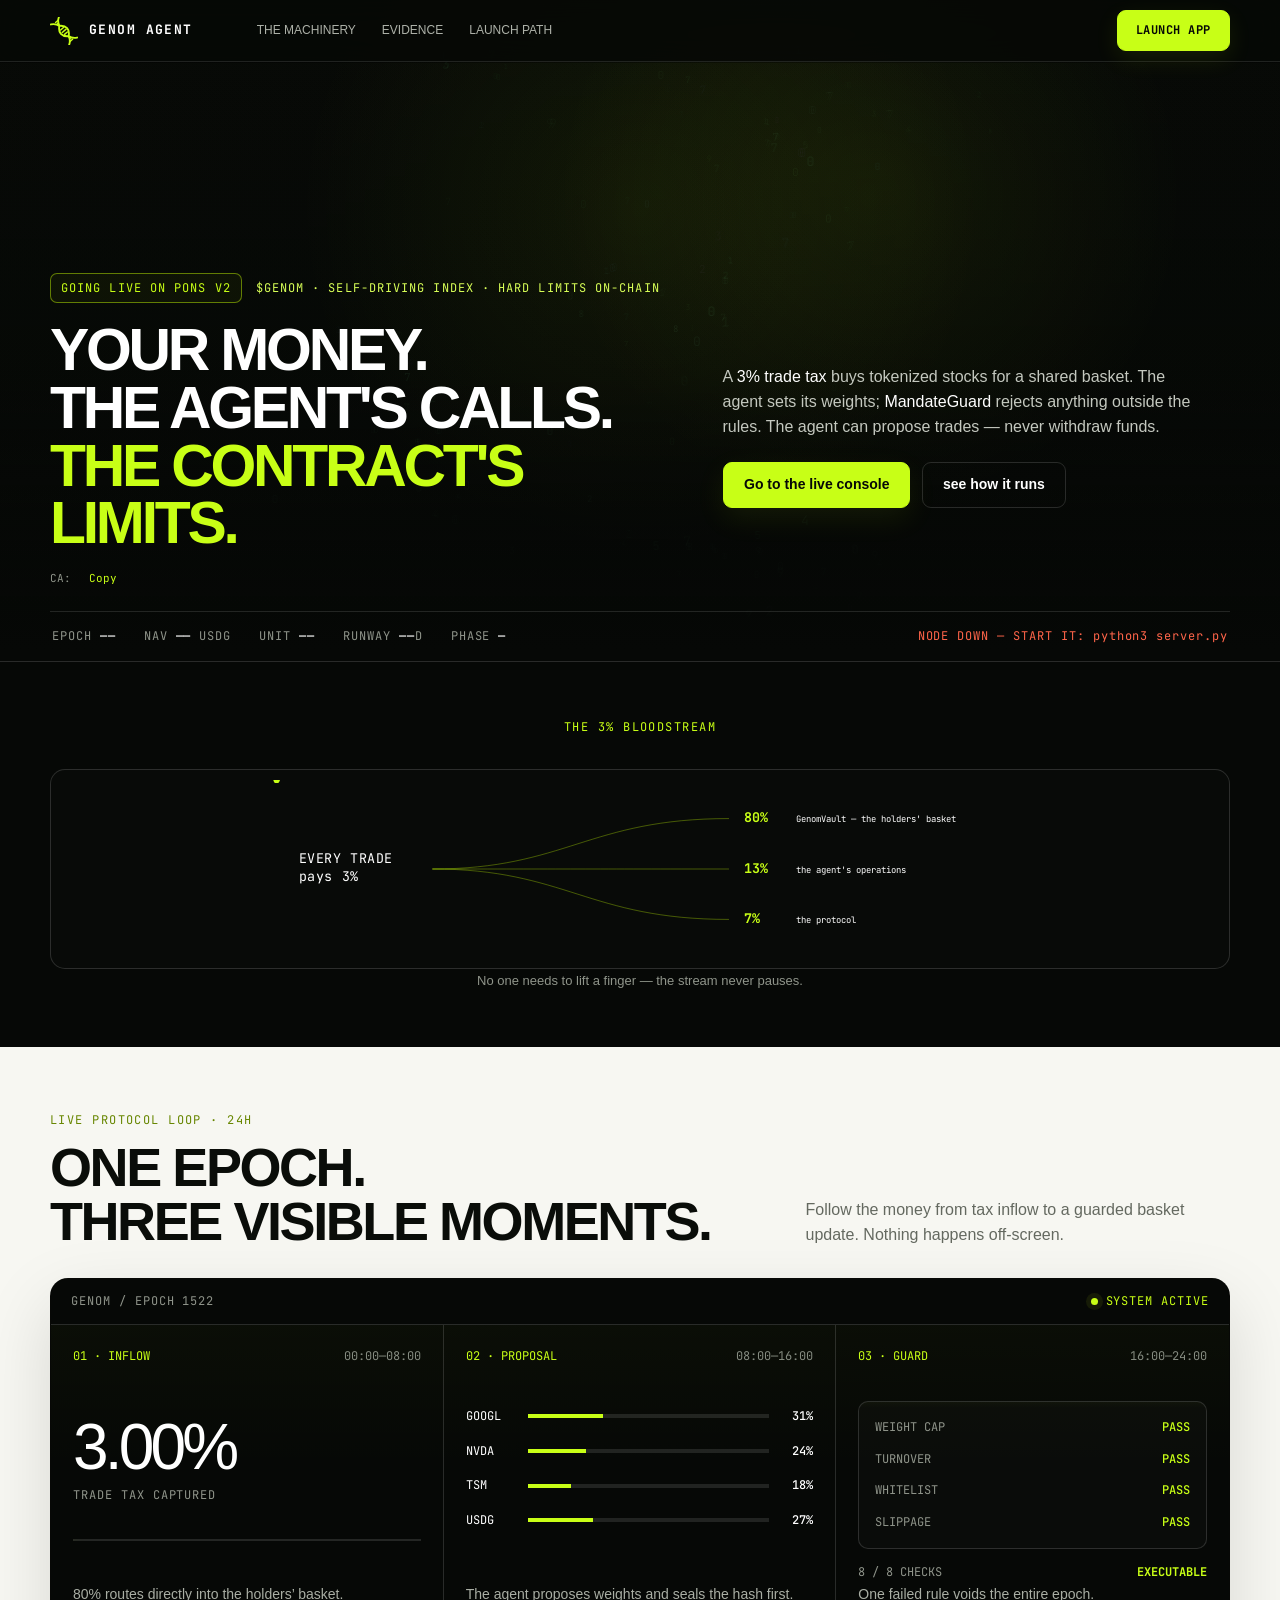
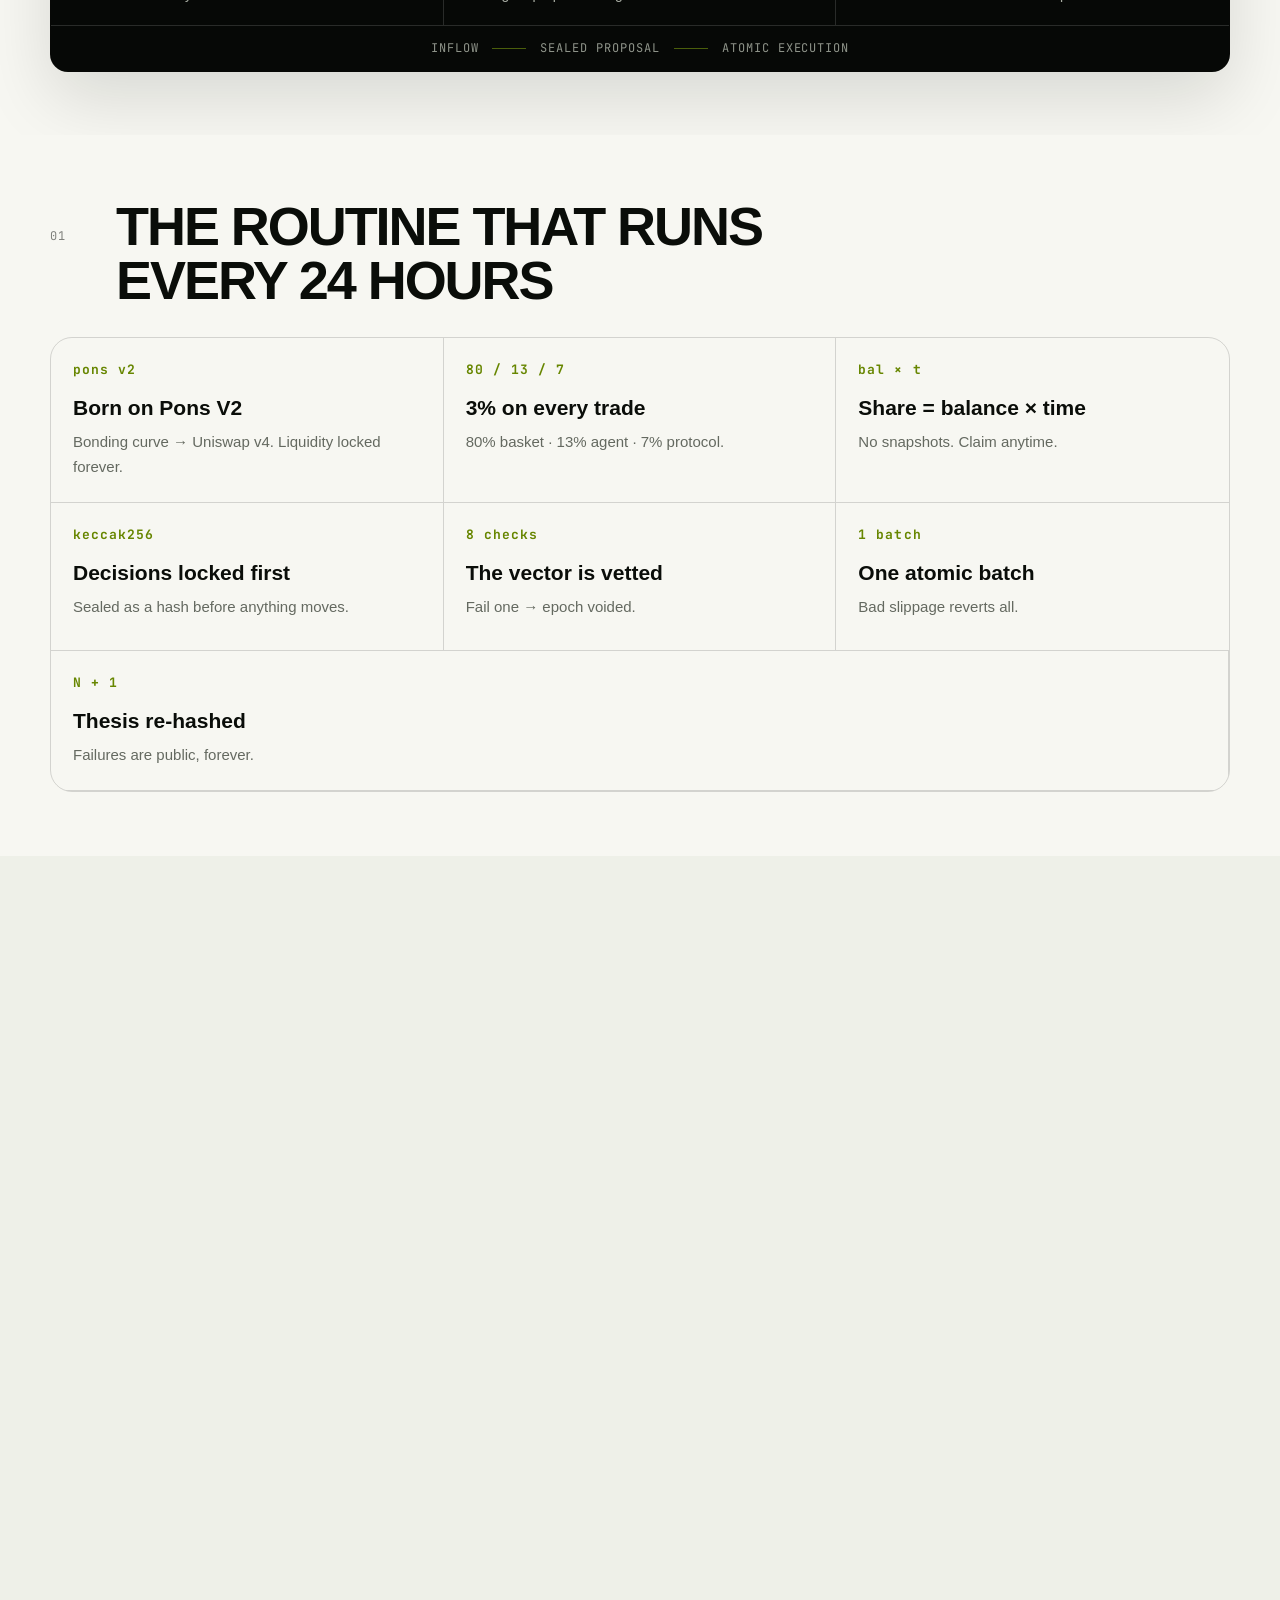
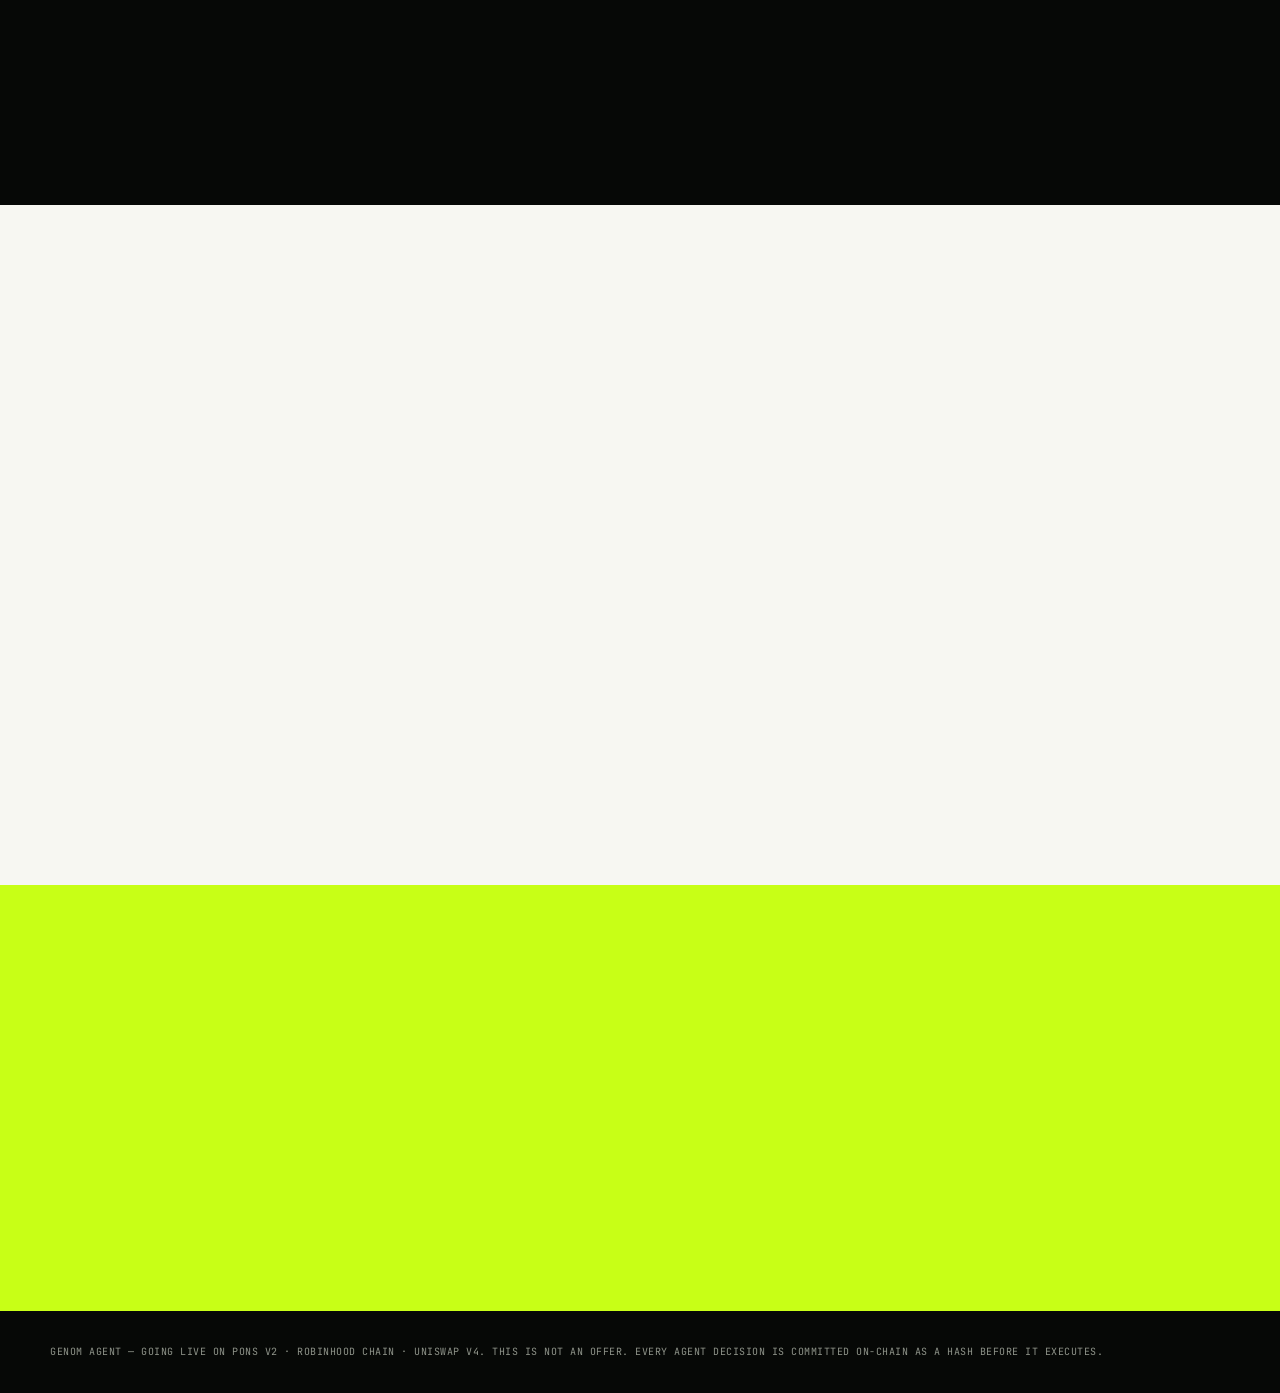
==== commit c1d32787: "Remove hero DNA chain" ====
--- a/index.html
+++ b/index.html
@@ -61,8 +61,6 @@
 
 <!-- ================= HERO ================= -->
 <section class="hero">
-  <canvas class="hero-ghost" id="dnaGhost" width="220" height="840" aria-hidden="true"></canvas>
-
   <div class="hero-in">
     <p class="mono hero-kicker rv">
       <span class="kick-badge">GOING LIVE ON PONS V2</span>
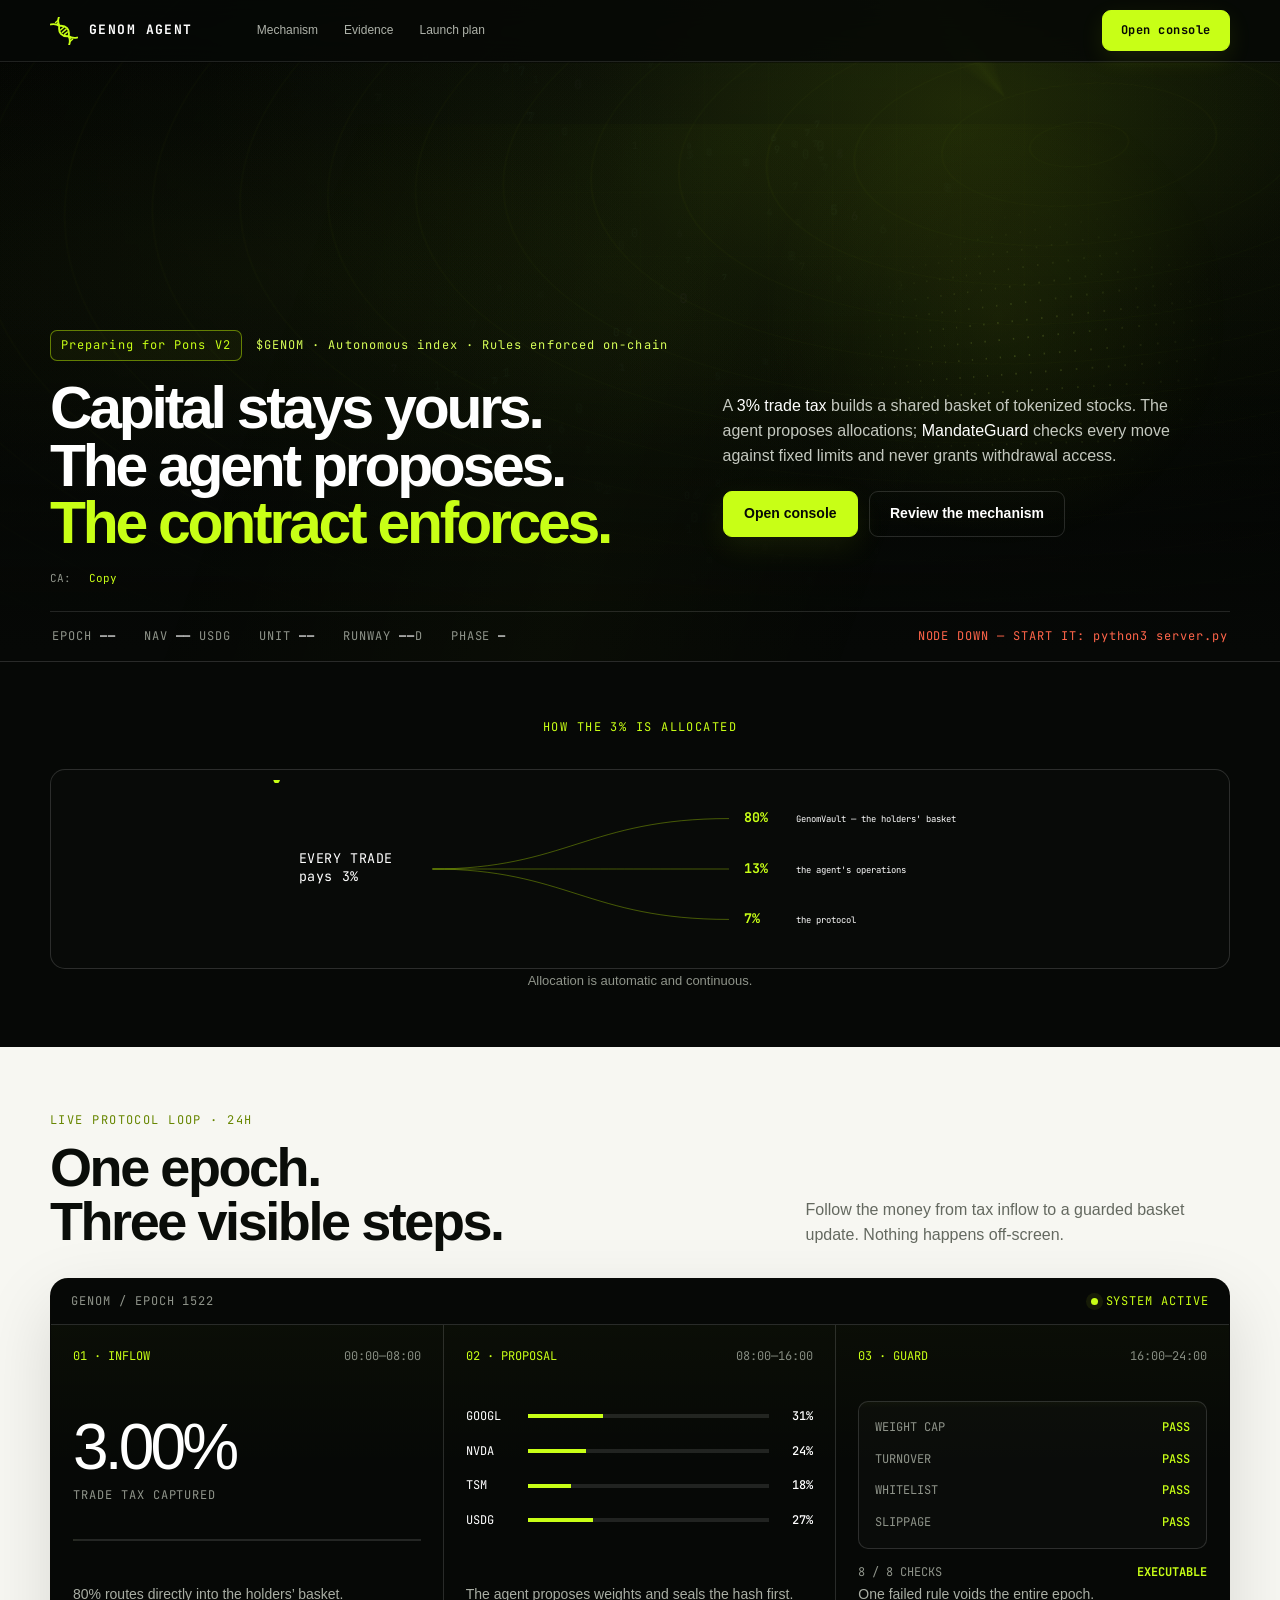
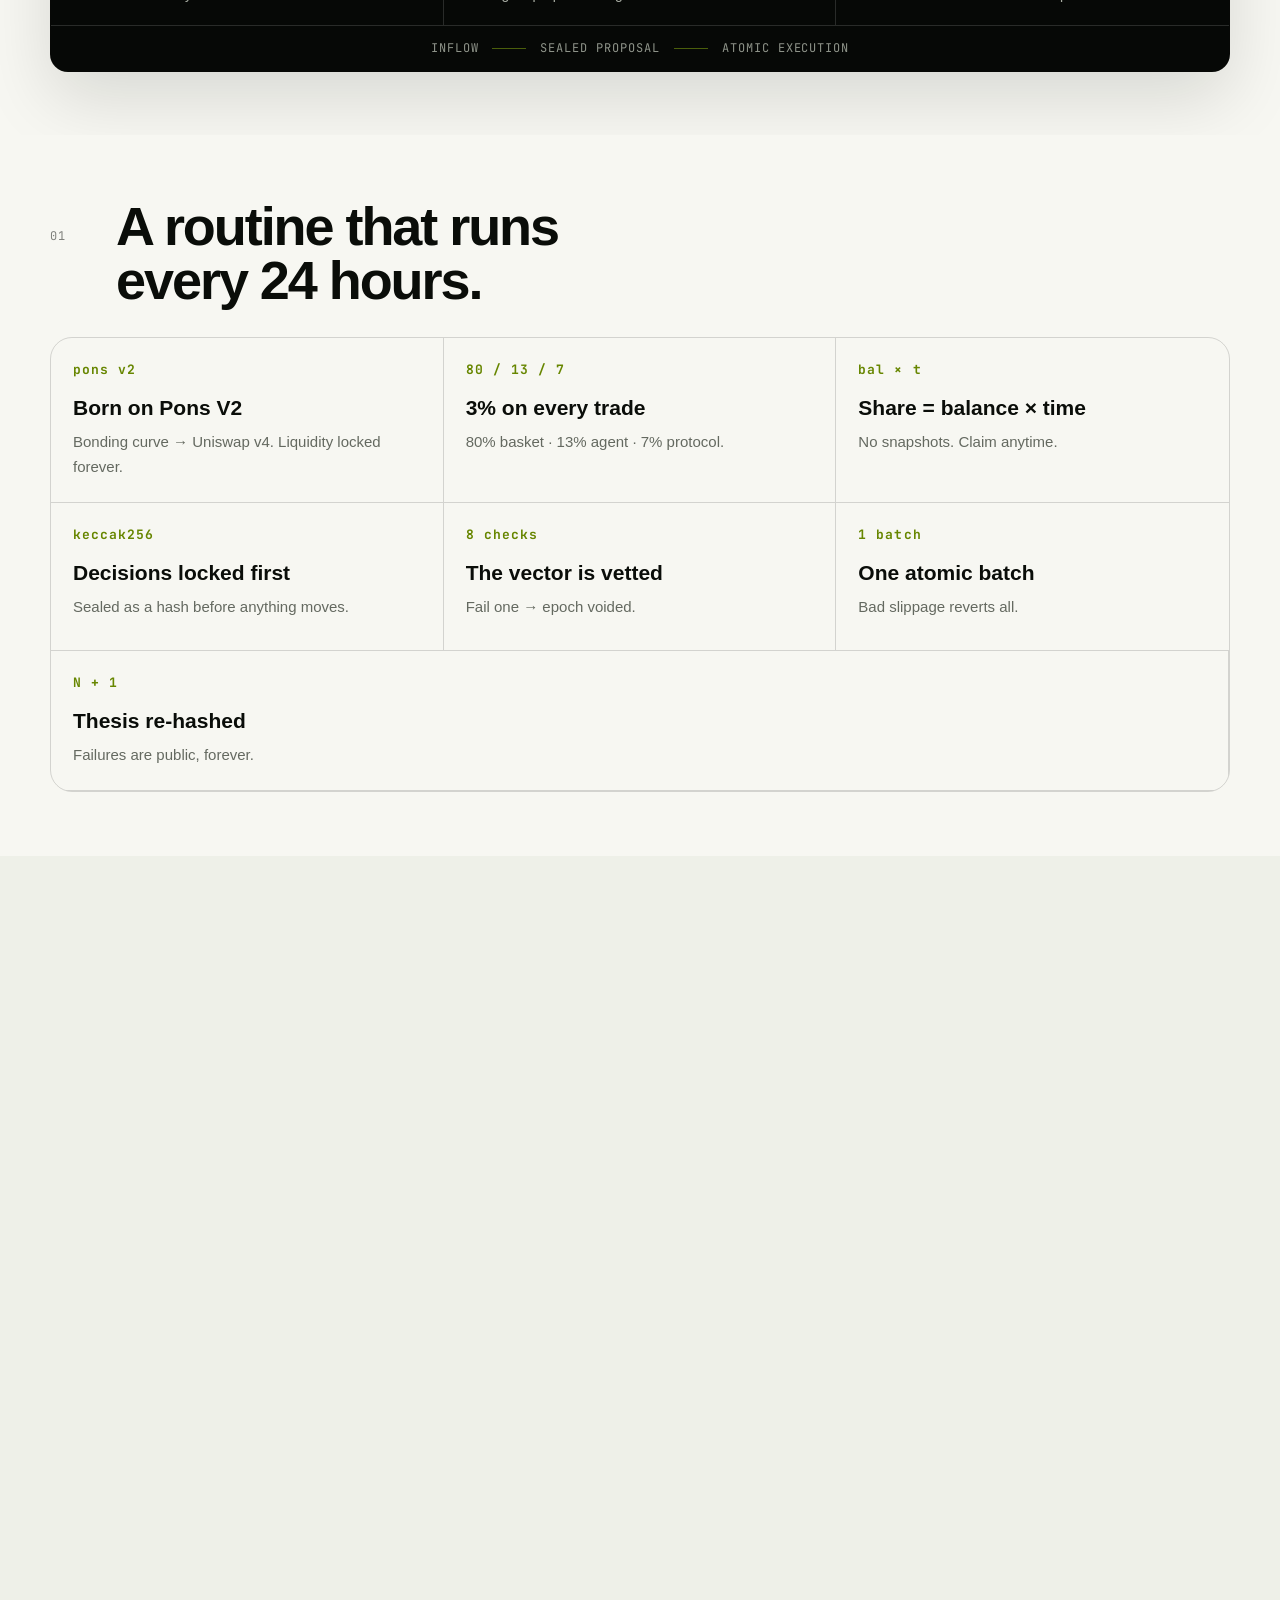
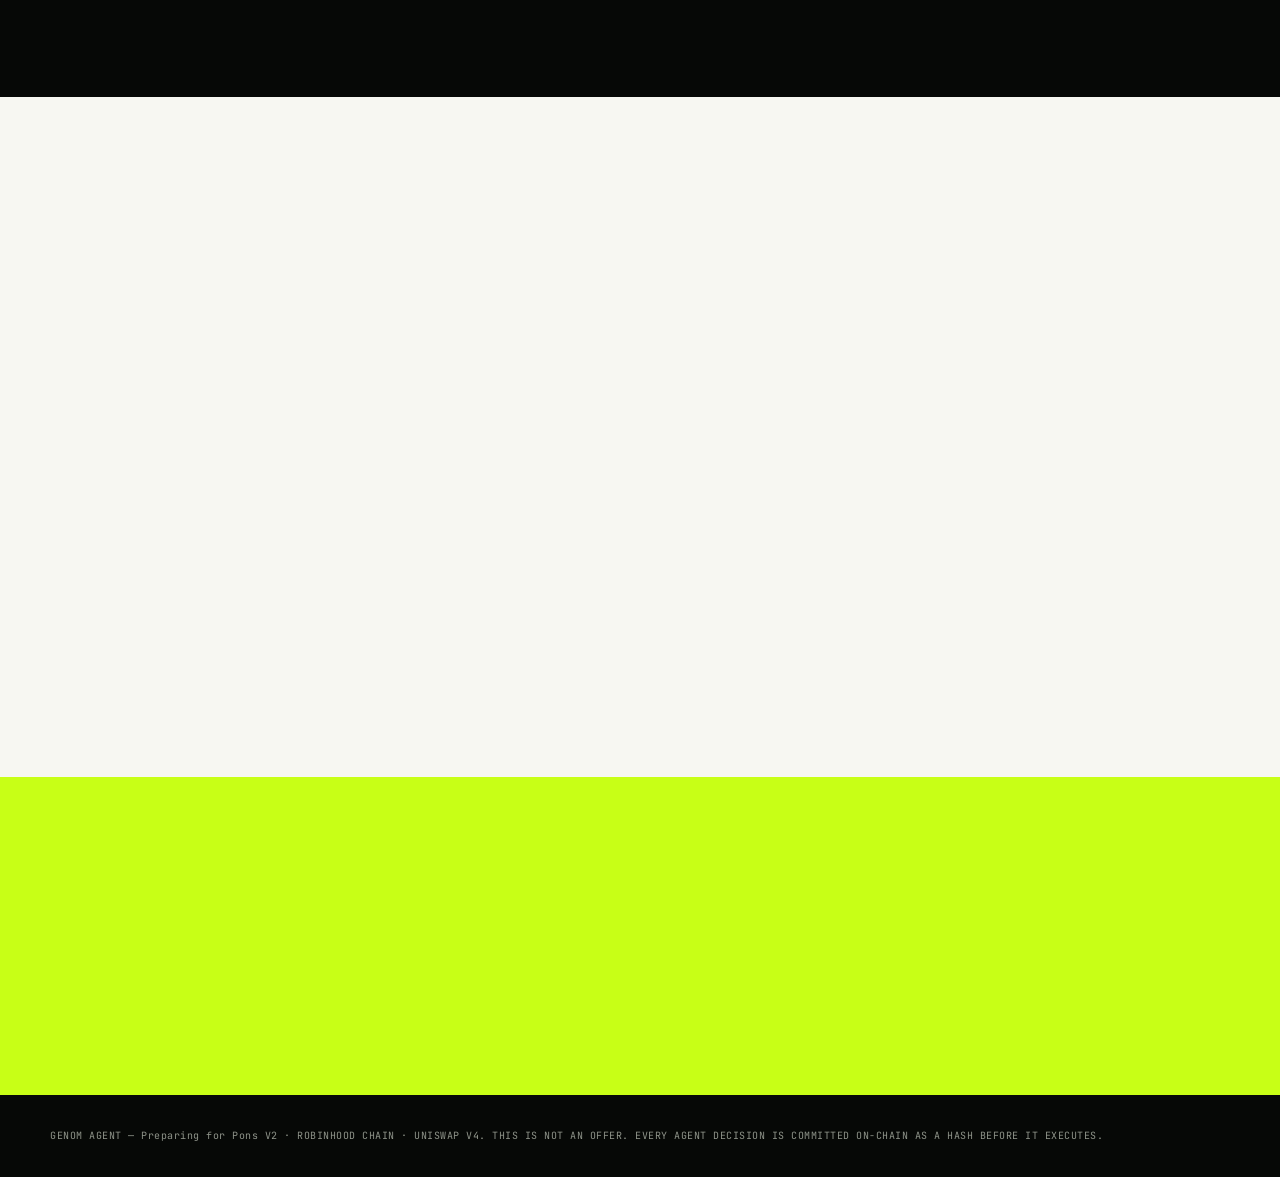
==== commit f1cf55c4: "Refine product copy and information hierarchy" ====
--- a/index.html
+++ b/index.html
@@ -50,11 +50,11 @@
     <span class="mono">GENOM&nbsp;AGENT</span>
   </a>
   <nav class="hd-nav mono">
-    <a href="index.html#how">THE MACHINERY</a>
-    <a href="index.html#proof">EVIDENCE</a>
-    <a href="index.html#rollout">LAUNCH PATH</a>
+    <a href="index.html#how">Mechanism</a>
+    <a href="index.html#proof">Evidence</a>
+    <a href="index.html#rollout">Launch plan</a>
   </nav>
-  <a class="hd-console mono" href="console.html">LAUNCH APP</a>
+  <a class="hd-console mono" href="console.html">Open console</a>
 </header>
 
 <main>
@@ -63,21 +63,21 @@
 <section class="hero">
   <div class="hero-in">
     <p class="mono hero-kicker rv">
-      <span class="kick-badge">GOING LIVE ON PONS V2</span>
-      $GENOM · SELF-DRIVING INDEX · HARD LIMITS ON-CHAIN
+      <span class="kick-badge">Preparing for Pons V2</span>
+      $GENOM · Autonomous index · Rules enforced on-chain
     </p>
     <h1 class="rv d1">
-      <span>YOUR MONEY.</span>
-      <span>THE AGENT'S CALLS.</span>
-      <span class="hl">THE CONTRACT'S LIMITS.</span><span class="type-caret" aria-hidden="true"></span>
+      <span>Capital stays yours.</span>
+      <span>The agent proposes.</span>
+      <span class="hl">The contract enforces.</span><span class="type-caret" aria-hidden="true"></span>
     </h1>
     <div class="hero-foot rv d2">
       <p class="hero-sub">
-        A <em class="seq-hl">3% trade tax</em> buys tokenized stocks for a shared basket. The agent sets its weights; <em class="seq-hl">MandateGuard</em> rejects anything outside the rules. The agent can propose trades — never withdraw funds.
+        A <em class="seq-hl">3% trade tax</em> builds a shared basket of tokenized stocks. The agent proposes allocations; <em class="seq-hl">MandateGuard</em> checks every move against fixed limits and never grants withdrawal access.
       </p>
       <div class="hero-act">
-        <a class="btn" href="console.html">Go to the live console</a>
-        <a class="lnk" href="index.html#how">see how it runs</a>
+        <a class="btn" href="console.html">Open console</a>
+        <a class="lnk" href="index.html#how">Review the mechanism</a>
       </div>
     </div>
     <div class="ca-line mono rv d3" id="caLine" hidden>
@@ -102,7 +102,7 @@
 <!-- ================= FLOW ================= -->
 <section class="sec flow-sec">
   <div class="wrap">
-    <p class="mono flow-title rv">THE 3% BLOODSTREAM</p>
+    <p class="mono flow-title rv">HOW THE 3% IS ALLOCATED</p>
     <svg viewBox="0 0 980 240" class="flow-svg rv d1" aria-hidden="true">
       <g class="flow-lines">
         <path d="M210 120 C390 120 420 52 610 52"/>
@@ -159,7 +159,7 @@
         <text x="44" y="414" class="flow-lbl">the protocol</text>
       </g>
     </svg>
-    <p class="flow-foot rv d2">No one needs to lift a finger — the stream never pauses.</p>
+    <p class="flow-foot rv d2">Allocation is automatic and continuous.</p>
   </div>
 </section>
 
@@ -170,7 +170,7 @@
     <div class="signal-head rv">
       <div>
         <span class="mono signal-kicker">LIVE PROTOCOL LOOP · 24H</span>
-        <h2>ONE EPOCH.<br>THREE VISIBLE MOMENTS.</h2>
+        <h2>One epoch.<br>Three visible steps.</h2>
       </div>
       <p>Follow the money from tax inflow to a guarded basket update. Nothing happens off-screen.</p>
     </div>
@@ -227,7 +227,7 @@
   <div class="wrap">
     <div class="sec-head rv">
       <span class="mono sec-idx">01</span>
-      <h2>THE ROUTINE THAT RUNS<br>EVERY 24 HOURS</h2>
+      <h2>A routine that runs<br>every 24 hours.</h2>
     </div>
     <div class="mech-grid">
       <div class="mcard rv">
@@ -276,7 +276,7 @@
     <div class="atlas-head rv">
       <div>
         <span class="mono atlas-kicker">SYSTEM ATLAS · ILLUSTRATIVE EPOCH</span>
-        <h2>SEE WHAT THE AGENT SEES.</h2>
+        <h2>A clear view of every decision.</h2>
       </div>
       <p>A compact view of allocation, performance and authority — the three things that decide every epoch.</p>
     </div>
@@ -353,7 +353,7 @@
 <!-- ================= DNA LIMITS ================= -->
 <section class="sec dna-sec">
   <div class="wrap">
-    <p class="mono flow-title rv">LIMITS IN THE DNA</p>
+    <p class="mono flow-title rv">CONTRACT LIMITS</p>
     <div class="gene-grid">
       <div class="gene rv mono">
         <span class="gene-val">≤35%</span>
@@ -391,8 +391,8 @@
     <div class="sec-head proof-head rv">
       <span class="mono sec-idx">02</span>
       <div>
-        <span class="mono proof-kicker">PUBLIC PROOF · LIVE NODE</span>
-        <h2>EVERYTHING HERE IS ALREADY<br>RUNNING ON THIS NODE</h2>
+        <span class="mono proof-kicker">AUDIT TRAIL · CURRENT STATE</span>
+        <h2>Every decision leaves<br>a public record.</h2>
       </div>
     </div>
 
@@ -444,7 +444,7 @@
   <div class="wrap">
     <div class="sec-head rv">
       <span class="mono sec-idx">03</span>
-      <h2>THE WORST CASE IS DESIGNED IN,<br>NOT TAKEN ON FAITH</h2>
+      <h2>Risk is bounded<br>before execution.</h2>
     </div>
     <div class="worst">
       <div class="w-col rv">
@@ -471,7 +471,7 @@
   <div class="wrap">
     <div class="sec-head rv">
       <span class="mono sec-idx">04</span>
-      <h2>CONFIDENCE IS BUILT<br>OUT IN THE OPEN</h2>
+      <h2>A measured path<br>to autonomy.</h2>
     </div>
     <ol class="ph rv d1">
       <li data-ph="0"><span class="mono no">P0</span><div><h3>Passive index</h3><p>Weights fixed in place. Accrual and claiming live; the agent stays off.</p></div><span class="mono cur">● CURRENT</span></li>
@@ -485,15 +485,15 @@
 <!-- ================= END ================= -->
 <section class="fin rv">
   <div class="wrap">
-    <h2>THE MONEY IS YOURS. THE CALLS ARE THE AGENT'S.<br><span class="hl">THE LIMITS ARE THE CONTRACT'S.</span></h2>
-    <a class="btn" href="console.html">Go to the live console</a>
+    <h2>The agent proposes.<br><span class="hl">The contract enforces.</span></h2>
+    <a class="btn" href="console.html">Open console</a>
   </div>
 </section>
 
 </main>
 
 <footer class="ft mono">
-  GENOM AGENT — GOING LIVE ON PONS V2 · ROBINHOOD CHAIN · UNISWAP V4.
+  GENOM AGENT — Preparing for Pons V2 · ROBINHOOD CHAIN · UNISWAP V4.
   THIS IS NOT AN OFFER. EVERY AGENT DECISION IS COMMITTED ON-CHAIN AS A HASH BEFORE IT EXECUTES.
 </footer>
 
--- a/front.css
+++ b/front.css
@@ -1639,3 +1639,115 @@
     stroke-dashoffset: 0;
   }
 }
+
+
+/* ---------- atmospheric protocol background ---------- */
+.pagebg {
+  height: 650px;
+  isolation: isolate;
+  background:
+    radial-gradient(ellipse at 76% 16%, rgba(200,255,22,.14) 0, rgba(134,174,18,.055) 28%, transparent 56%),
+    radial-gradient(ellipse at 20% 42%, rgba(107,139,20,.09) 0, transparent 44%),
+    linear-gradient(118deg, #050704 0%, #090d07 48%, #030503 100%);
+}
+.pagebg::before,
+.pagebg::after {
+  content: "";
+  position: absolute;
+  inset: 0;
+  pointer-events: none;
+}
+.pagebg::before {
+  z-index: 1;
+  opacity: .32;
+  background:
+    linear-gradient(rgba(200,255,22,.045) 1px, transparent 1px),
+    linear-gradient(90deg, rgba(200,255,22,.045) 1px, transparent 1px);
+  background-size: 64px 64px;
+  -webkit-mask-image: radial-gradient(ellipse at 72% 28%, #000 0, transparent 68%);
+  mask-image: radial-gradient(ellipse at 72% 28%, #000 0, transparent 68%);
+}
+.pagebg::after {
+  z-index: 2;
+  inset: -18%;
+  opacity: .72;
+  background:
+    repeating-radial-gradient(
+      ellipse at 76% 34%,
+      transparent 0 48px,
+      rgba(200,255,22,.035) 49px 50px,
+      transparent 51px 88px
+    ),
+    conic-gradient(
+      from 216deg at 72% 28%,
+      transparent 0 25%,
+      rgba(200,255,22,.065) 31%,
+      transparent 38% 100%
+    );
+  filter: blur(.2px);
+  transform: rotate(-5deg);
+}
+.pg-vig {
+  z-index: 3;
+  background:
+    linear-gradient(180deg, rgba(4,6,4,.05), rgba(5,7,4,.16) 58%, var(--black) 100%),
+    radial-gradient(ellipse at 72% 30%, transparent 0 20%, rgba(5,7,4,.22) 70%);
+}
+#wave {
+  z-index: 2;
+  opacity: .11;
+  mix-blend-mode: screen;
+}
+.hero::before {
+  content: "";
+  position: absolute;
+  inset: 62px 0 0;
+  z-index: -1;
+  pointer-events: none;
+  background:
+    linear-gradient(110deg, transparent 22%, rgba(200,255,22,.025) 50%, transparent 72%),
+    radial-gradient(circle at 78% 36%, rgba(200,255,22,.07), transparent 22%);
+}
+.hero::after {
+  content: "";
+  position: absolute;
+  top: 105px;
+  right: max(24px, calc((100vw - 1180px) / 2));
+  z-index: -1;
+  width: min(42vw, 510px);
+  height: 330px;
+  pointer-events: none;
+  opacity: .45;
+  background-image: radial-gradient(circle, rgba(216,255,84,.38) 0 1px, transparent 1.5px);
+  background-size: 20px 20px;
+  -webkit-mask-image: radial-gradient(ellipse at center, #000 0, transparent 72%);
+  mask-image: radial-gradient(ellipse at center, #000 0, transparent 72%);
+  transform: perspective(560px) rotateY(-18deg) rotateZ(-5deg);
+  transform-origin: right center;
+}
+.hero-in,
+.hero .strip {
+  position: relative;
+  z-index: 2;
+}
+@media (max-width: 900px) {
+  .pagebg { height: 700px; }
+  .hero::after {
+    top: 90px;
+    right: -80px;
+    width: 420px;
+    opacity: .28;
+  }
+}
+@media (max-width: 620px) {
+  .pagebg { height: 660px; }
+  .pagebg::before { background-size: 48px 48px; }
+  .pagebg::after { opacity: .5; }
+  .hero::after {
+    top: 78px;
+    right: -170px;
+    width: 360px;
+    height: 280px;
+    opacity: .22;
+  }
+}
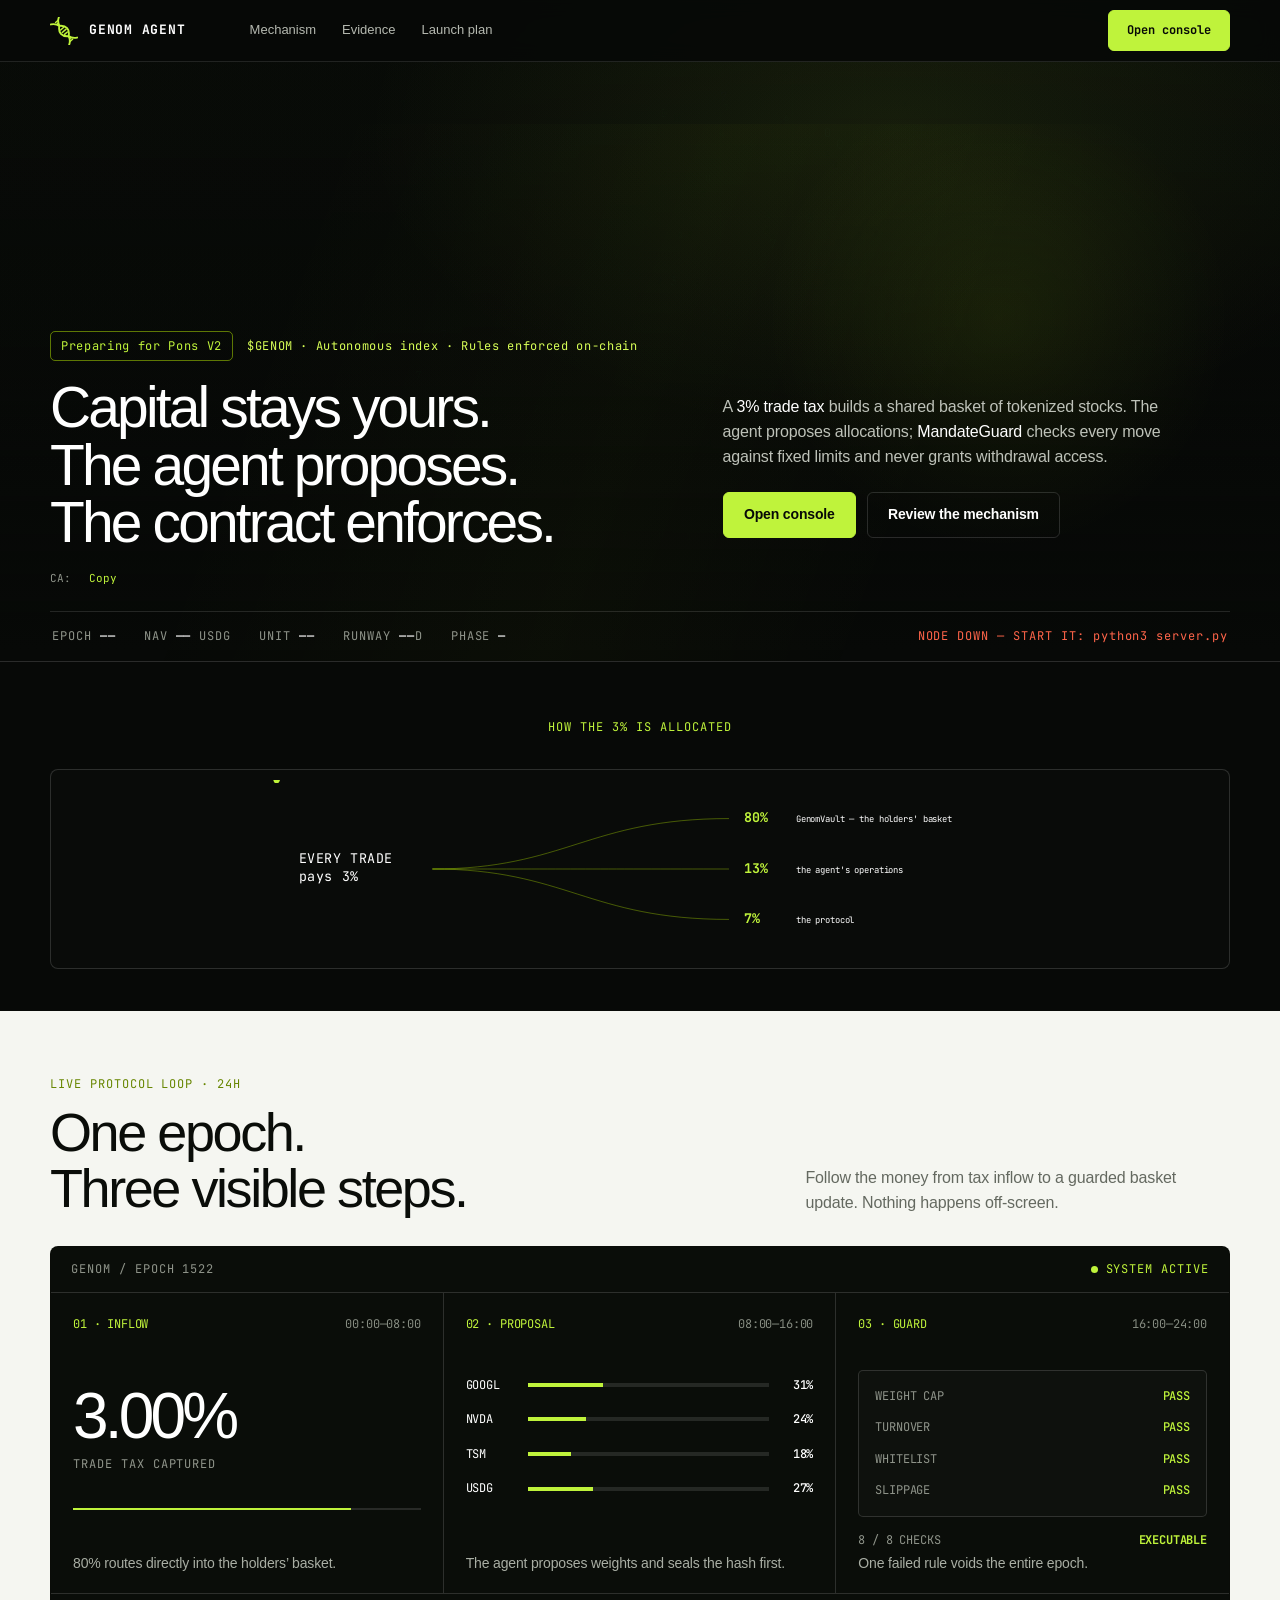
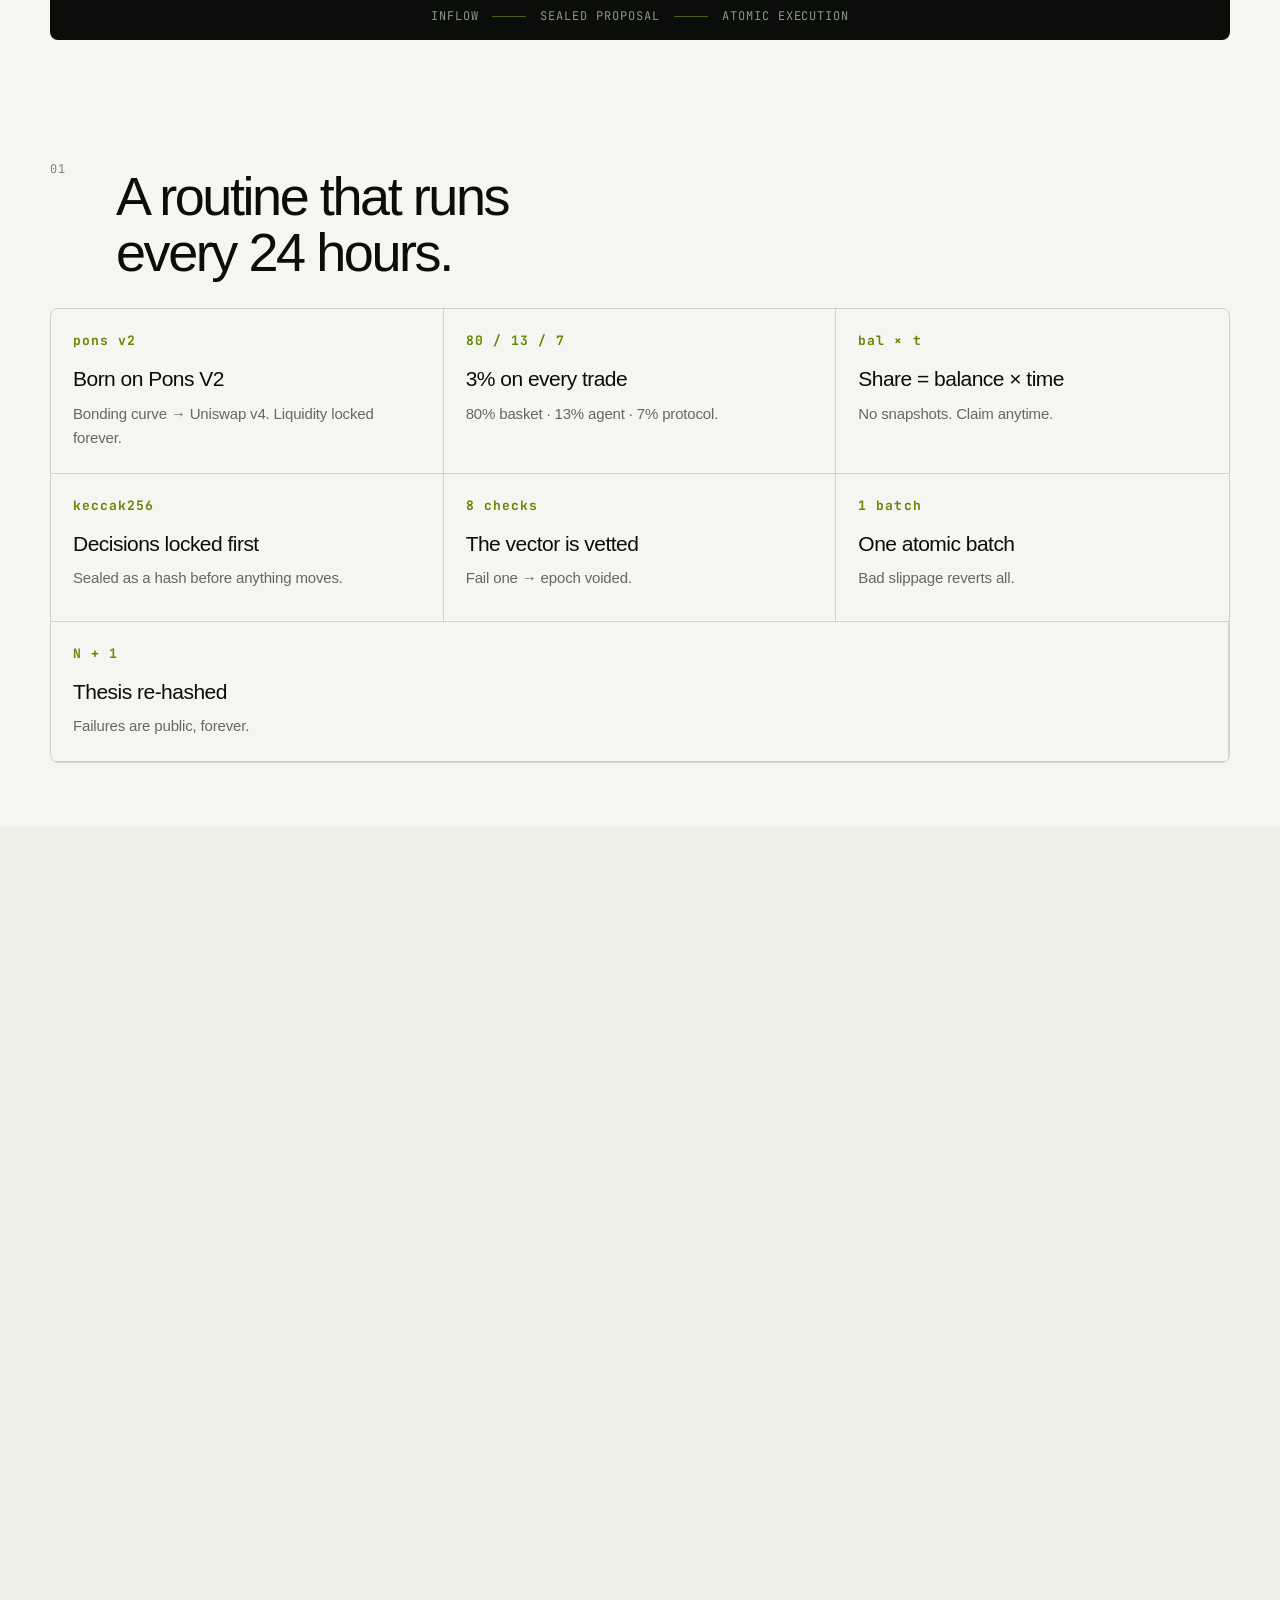
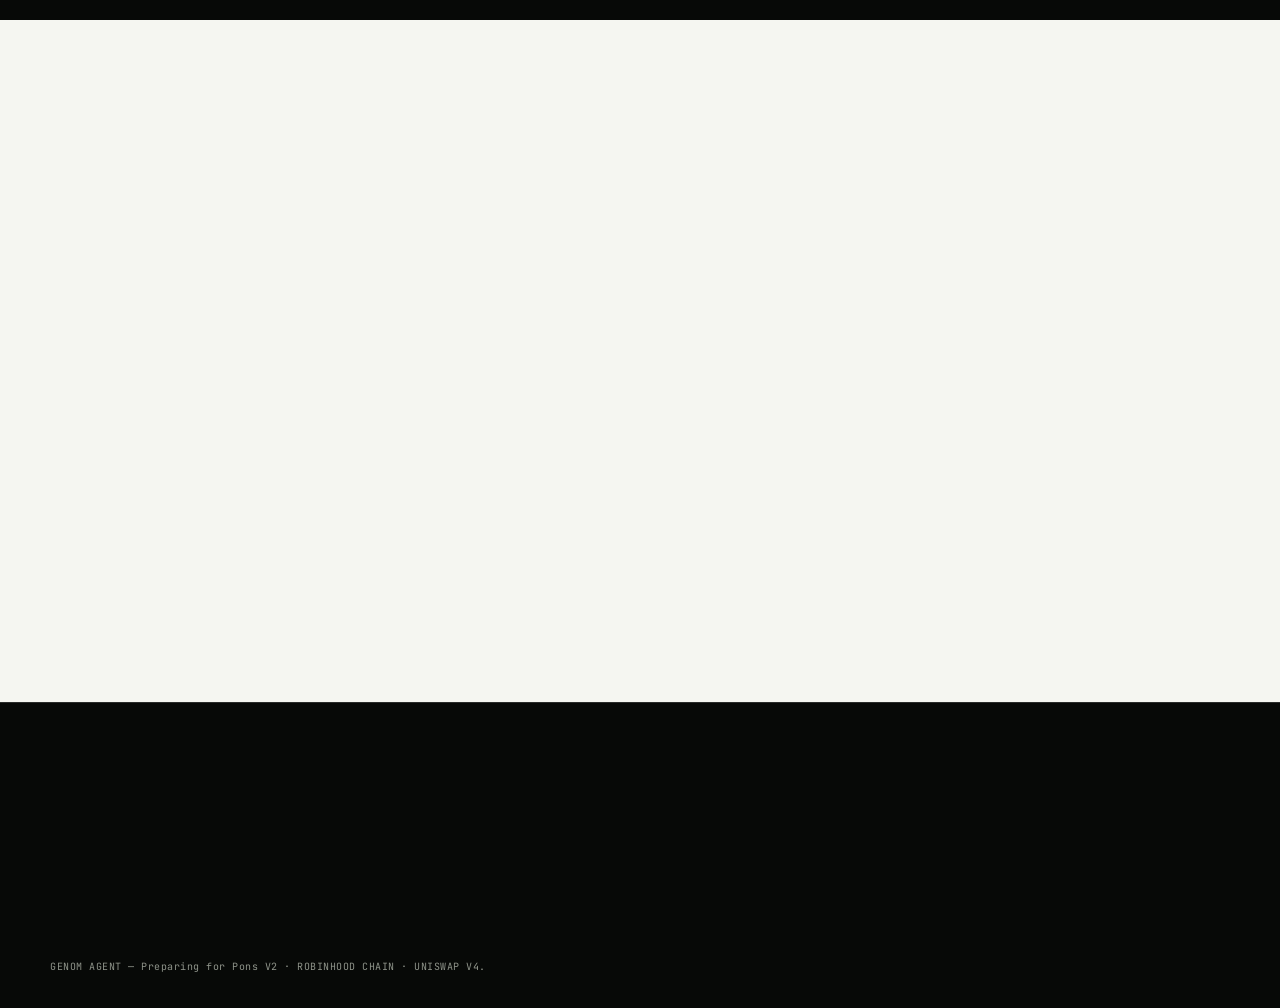
==== commit 7b5f48f3: "Remove redundant footer and flow copy" ====
--- a/index.html
+++ b/index.html
@@ -159,7 +159,6 @@
         <text x="44" y="414" class="flow-lbl">the protocol</text>
       </g>
     </svg>
-    <p class="flow-foot rv d2">Allocation is automatic and continuous.</p>
   </div>
 </section>
 
@@ -494,7 +493,6 @@
 
 <footer class="ft mono">
   GENOM AGENT — Preparing for Pons V2 · ROBINHOOD CHAIN · UNISWAP V4.
-  THIS IS NOT AN OFFER. EVERY AGENT DECISION IS COMMITTED ON-CHAIN AS A HASH BEFORE IT EXECUTES.
 </footer>
 
 <script src="icons.js"></script>
--- a/front.css
+++ b/front.css
@@ -1751,3 +1751,155 @@
     opacity: .22;
   }
 }
+
+
+/* ---------- restrained product design pass ---------- */
+:root {
+  --acid: #bff33b;
+  --acid-soft: rgba(191, 243, 59, .11);
+  --paper: #f5f6f1;
+  --paper-2: #ebede6;
+  --black: #070907;
+  --black-2: #0b0e0a;
+}
+body { letter-spacing: -.01em; }
+.pagebg {
+  background:
+    radial-gradient(ellipse at 70% 20%, rgba(191,243,59,.085), transparent 42%),
+    linear-gradient(180deg, #090c08 0%, #070907 74%, #070907 100%);
+}
+.pagebg::before {
+  opacity: .16;
+  background:
+    linear-gradient(rgba(191,243,59,.04) 1px, transparent 1px),
+    linear-gradient(90deg, rgba(191,243,59,.04) 1px, transparent 1px);
+  background-size: 72px 72px;
+}
+.pagebg::after,
+.hero::after { display: none; }
+#wave { opacity: .055; mix-blend-mode: normal; }
+.pg-vig { background: linear-gradient(180deg, transparent, rgba(7,9,7,.22) 58%, var(--black)); }
+.hd {
+  background: rgba(7,9,7,.94);
+  box-shadow: none;
+  backdrop-filter: blur(10px);
+}
+.hd-brand { letter-spacing: .06em; }
+.hd-nav a { color: #b5b9b0; font-size: 13px; }
+.hd-console,
+.btn,
+.lnk {
+  border-radius: 6px;
+  box-shadow: none;
+}
+.hd-console { letter-spacing: 0; }
+.hero h1 {
+  max-width: 680px;
+  font-size: clamp(46px, 4.45vw, 64px);
+  font-weight: 500;
+  line-height: 1.01;
+  letter-spacing: -.05em;
+}
+.hero h1 .hl { color: var(--white); }
+.hero-kicker { letter-spacing: .055em; }
+.kick-badge { border-radius: 5px; background: transparent; }
+.hero-sub { color: #bec2b9; line-height: 1.58; }
+.seq-hl { color: var(--white); font-weight: 500; }
+.sec h2,
+.fin h2,
+.signal-head h2,
+.atlas-head h2 {
+  font-weight: 500;
+  line-height: 1.04;
+  letter-spacing: -.045em;
+}
+.sec-head { margin-bottom: 28px; }
+.flow-title,
+.signal-kicker,
+.atlas-kicker,
+.proof-kicker { letter-spacing: .08em; }
+.flow-svg,
+.mech-grid,
+.gene-grid,
+.proof,
+.worst,
+.protocol-film,
+.atlas-card {
+  border-radius: 8px;
+  box-shadow: none;
+}
+.mcard,
+.gene,
+.w-col,
+.authority-grid > div { background: transparent; }
+.mcard:hover,
+.gene:hover,
+.w-col:hover { background: transparent; }
+.mcard b,
+.w-col h3,
+.ph h3,
+.authority-grid strong {
+  font-weight: 500;
+  letter-spacing: -.025em;
+}
+.proof-board { box-shadow: none; }
+.term-code,
+.proof-board .hashline,
+.proof-flow,
+.proof-basket,
+.guard-scan,
+.authority-grid small { border-radius: 5px; }
+.film-live i {
+  animation: none;
+  box-shadow: none;
+}
+.pulse-track i {
+  inset: 0 auto 0 0;
+  width: 80%;
+  animation: none;
+  box-shadow: none;
+}
+.weight-list i::after,
+.guard-scan > i { animation: none; }
+.guard-scan > i { display: none; }
+.chart-dot { animation: none; }
+.alloc-ring { animation-duration: .65s; }
+.protocol-film,
+.film-shot { background: #0a0d09; }
+.atlas-card { background: #f8f9f5; }
+.alloc-ring::after { background: #f8f9f5; }
+.fin {
+  padding: 58px 0;
+  border-top: 1px solid var(--line-dark);
+  background: var(--black);
+  color: var(--white);
+  text-align: left;
+}
+.fin .wrap {
+  display: flex;
+  align-items: center;
+  justify-content: space-between;
+  gap: 32px;
+}
+.fin h2 {
+  max-width: 760px;
+  margin: 0;
+  font-size: clamp(34px, 4vw, 52px);
+}
+.fin .hl { color: var(--white); }
+.fin .btn {
+  flex: none;
+  background: var(--acid);
+  border-color: var(--acid);
+  color: var(--black);
+}
+.rv { transform: translateY(8px); }
+.rv.in { transition-duration: .45s; }
+@media (max-width: 620px) {
+  .hero h1 { font-size: clamp(38px, 11vw, 50px); }
+  .fin .wrap {
+    align-items: flex-start;
+    flex-direction: column;
+  }
+  .fin .btn { width: 100%; }
+}
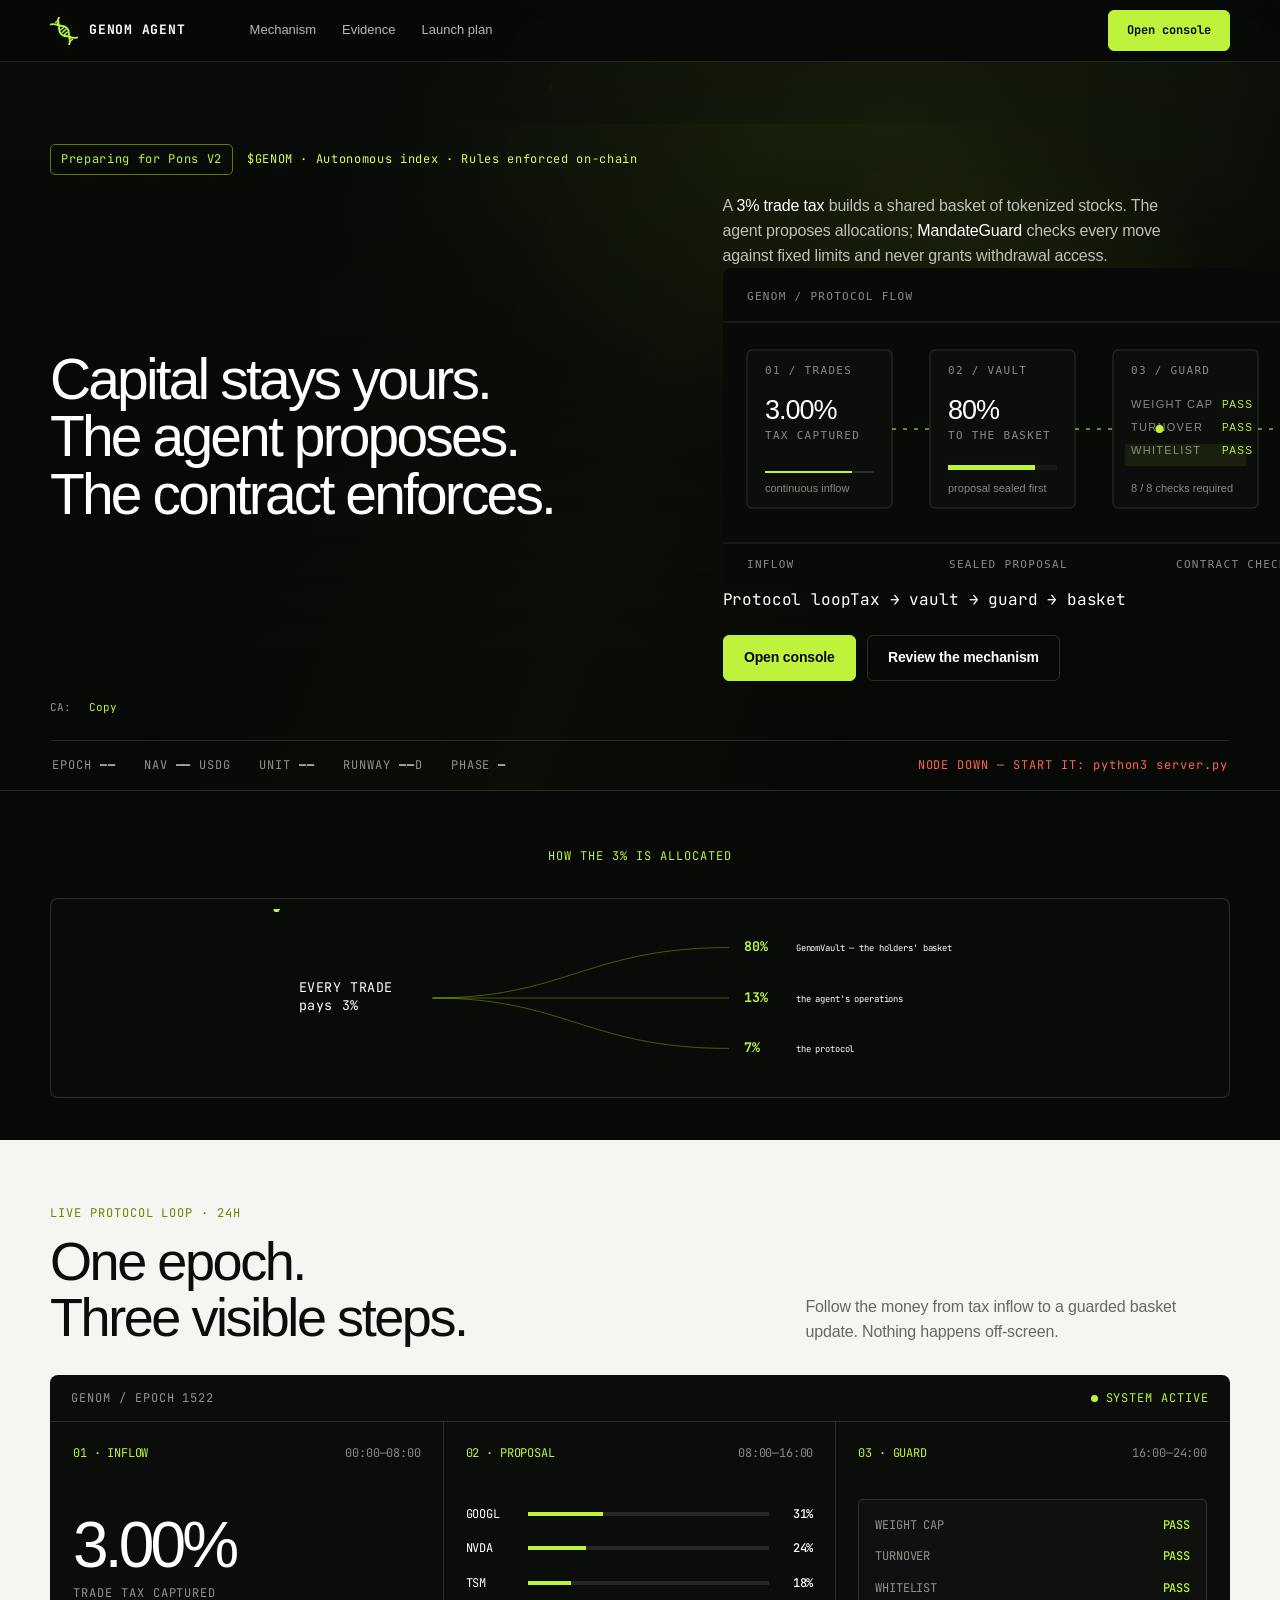
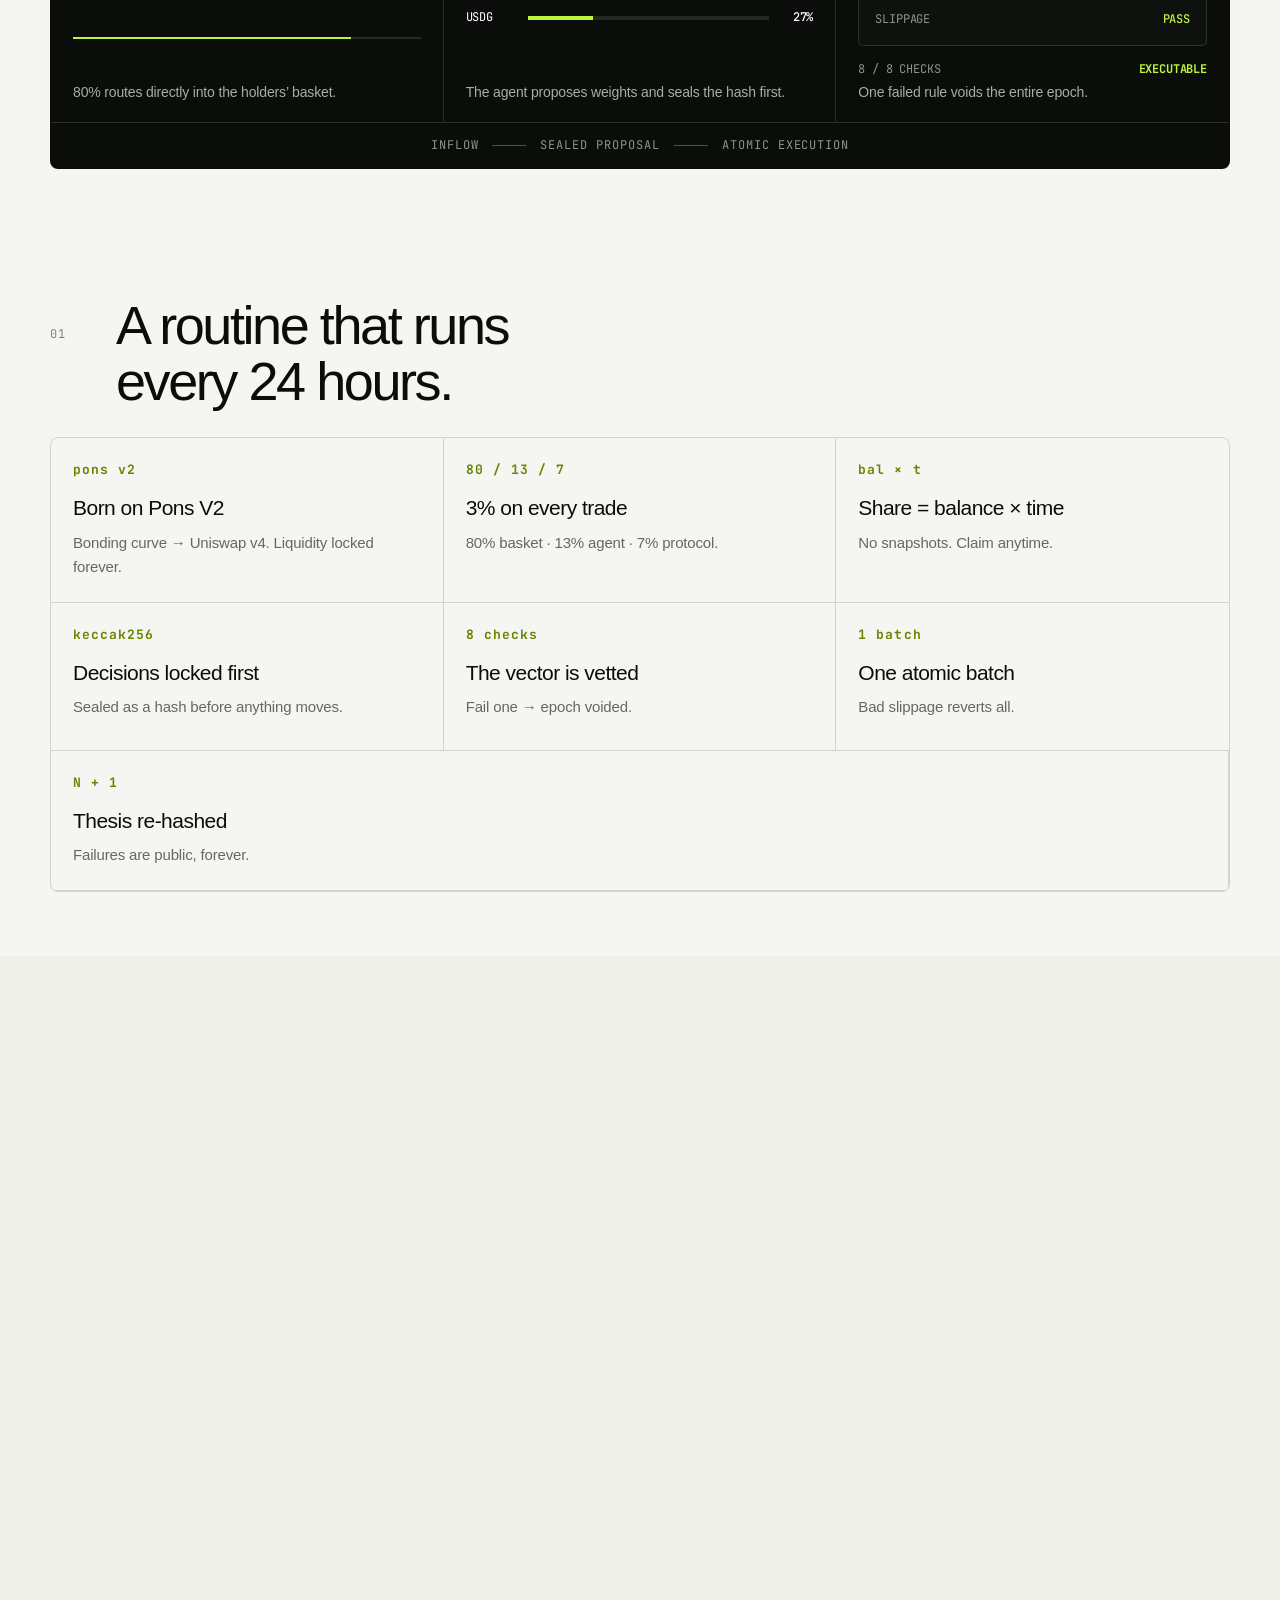
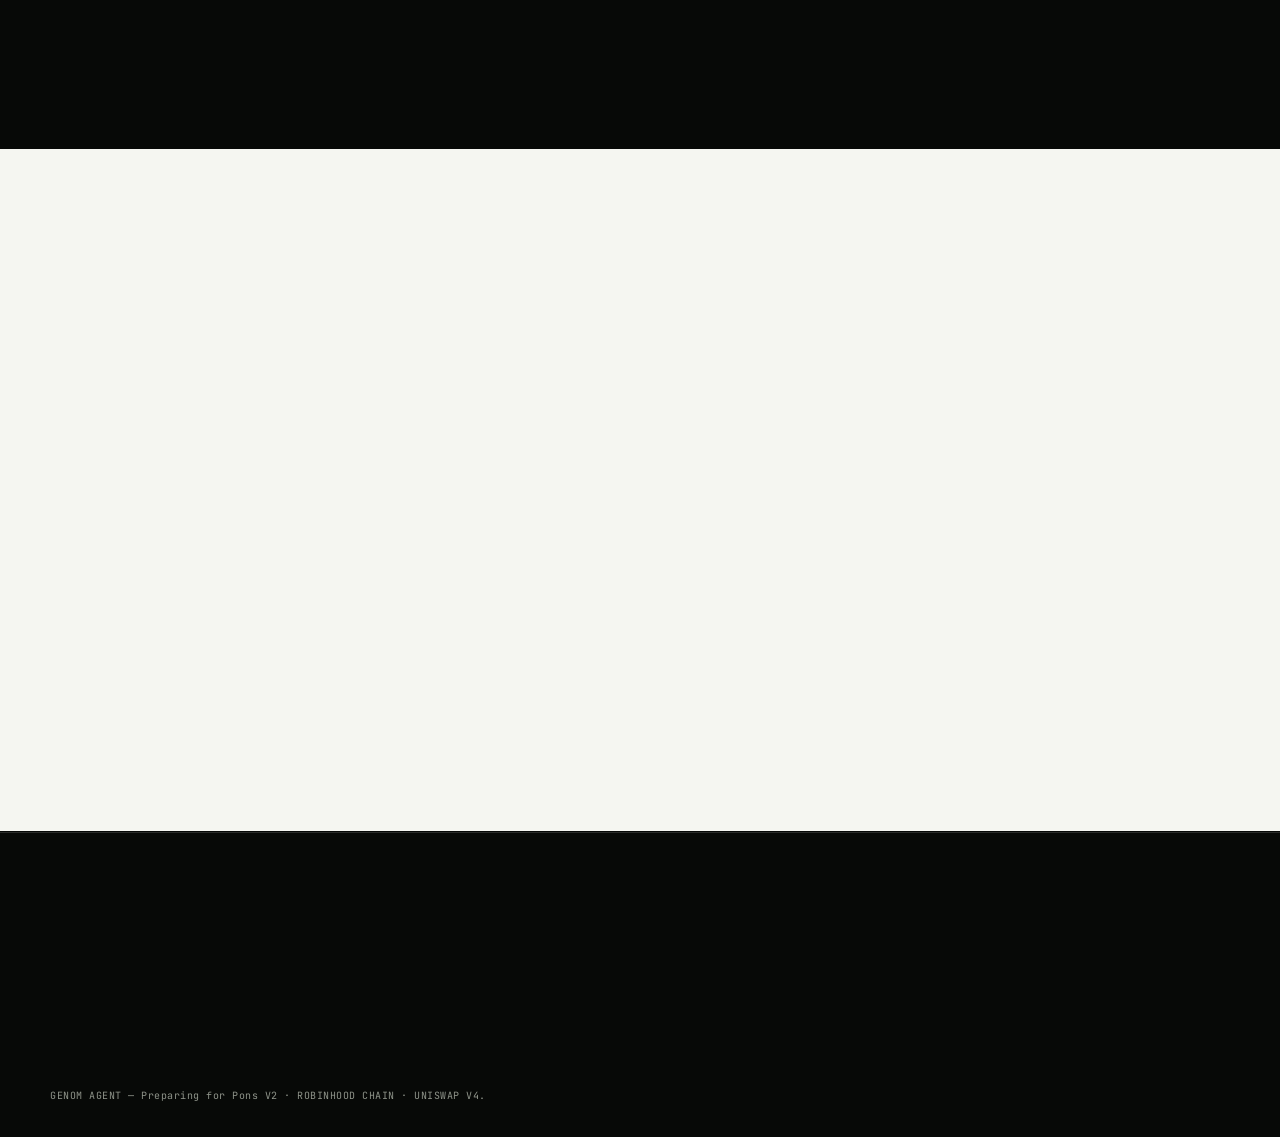
==== commit 618bed41: "Add protocol motion reel to hero" ====
--- a/index.html
+++ b/index.html
@@ -75,6 +75,10 @@
       <p class="hero-sub">
         A <em class="seq-hl">3% trade tax</em> builds a shared basket of tokenized stocks. The agent proposes allocations; <em class="seq-hl">MandateGuard</em> checks every move against fixed limits and never grants withdrawal access.
       </p>
+      <figure class="hero-media">
+        <img src="protocol-loop.svg" width="720" height="320" alt="Animated diagram of the GENOM protocol cycle" decoding="async">
+        <figcaption class="mono"><span>Protocol loop</span><span>Tax → vault → guard → basket</span></figcaption>
+      </figure>
       <div class="hero-act">
         <a class="btn" href="console.html">Open console</a>
         <a class="lnk" href="index.html#how">Review the mechanism</a>
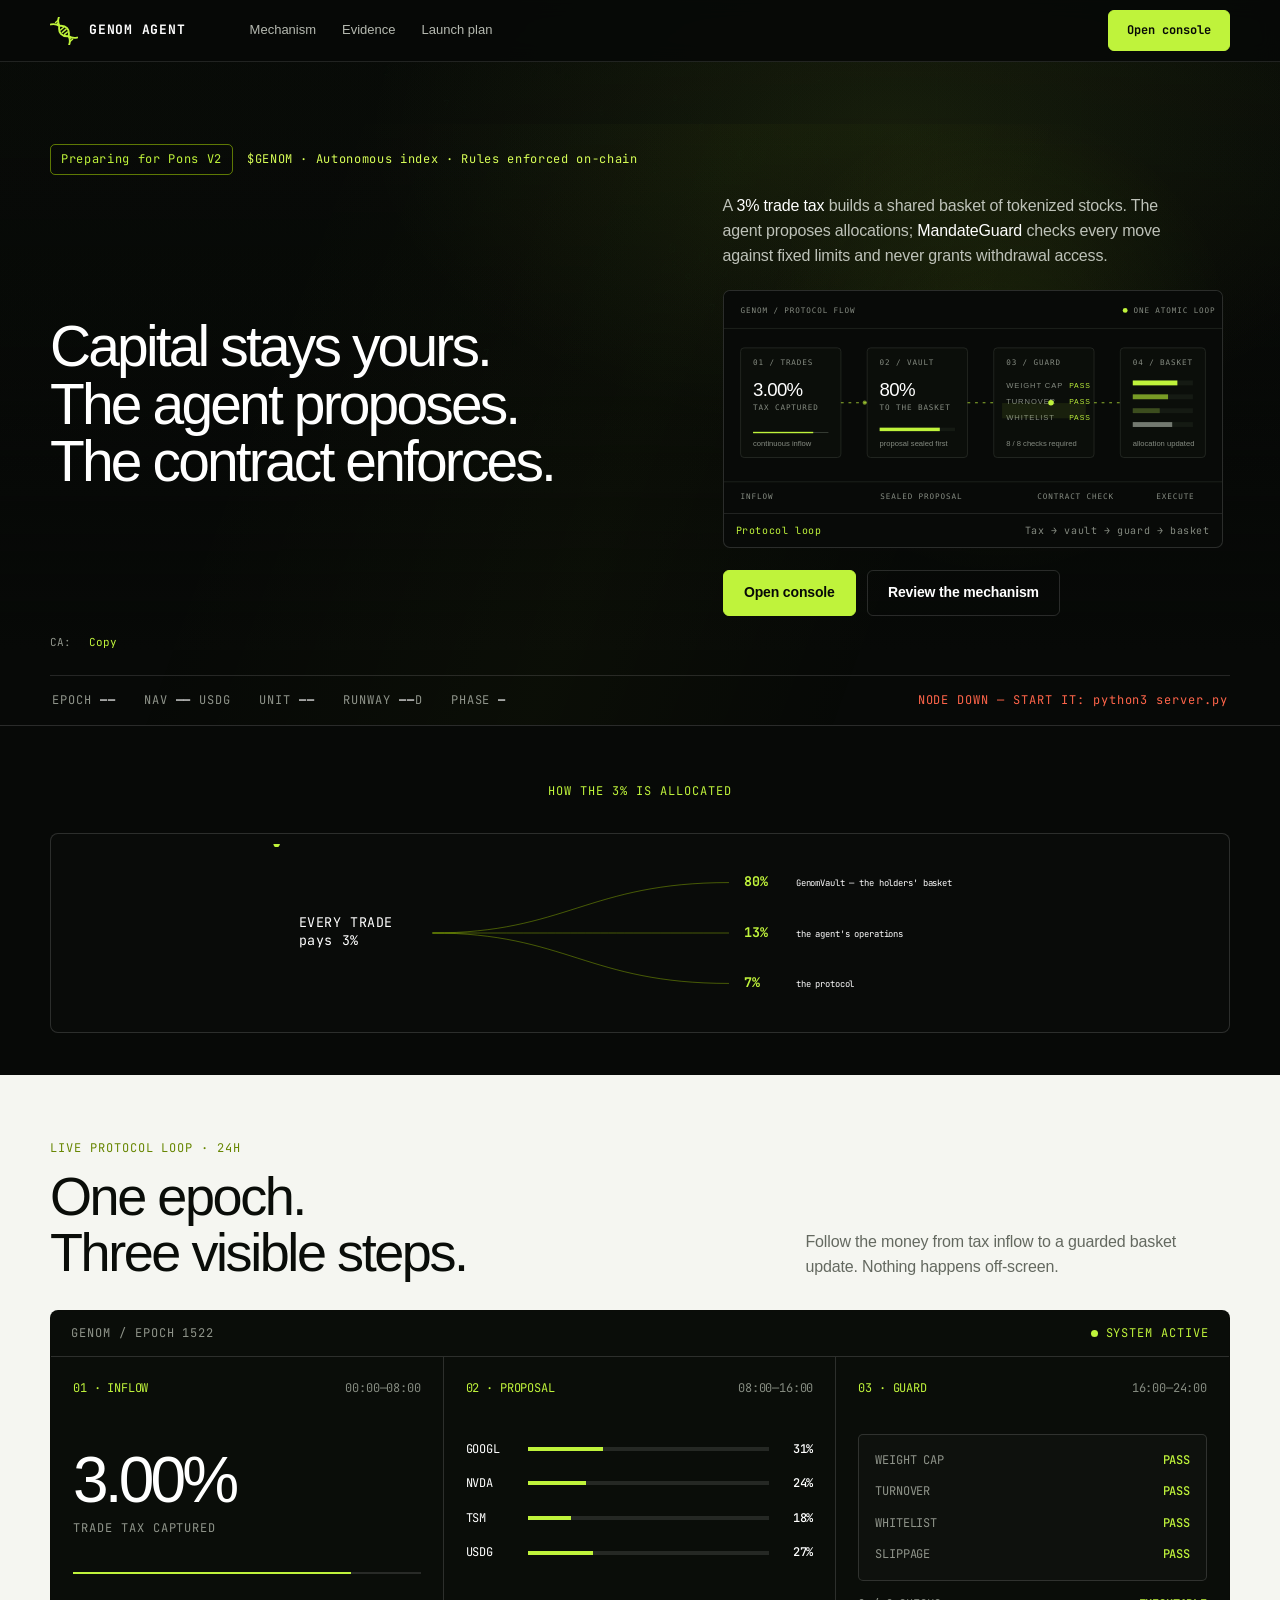
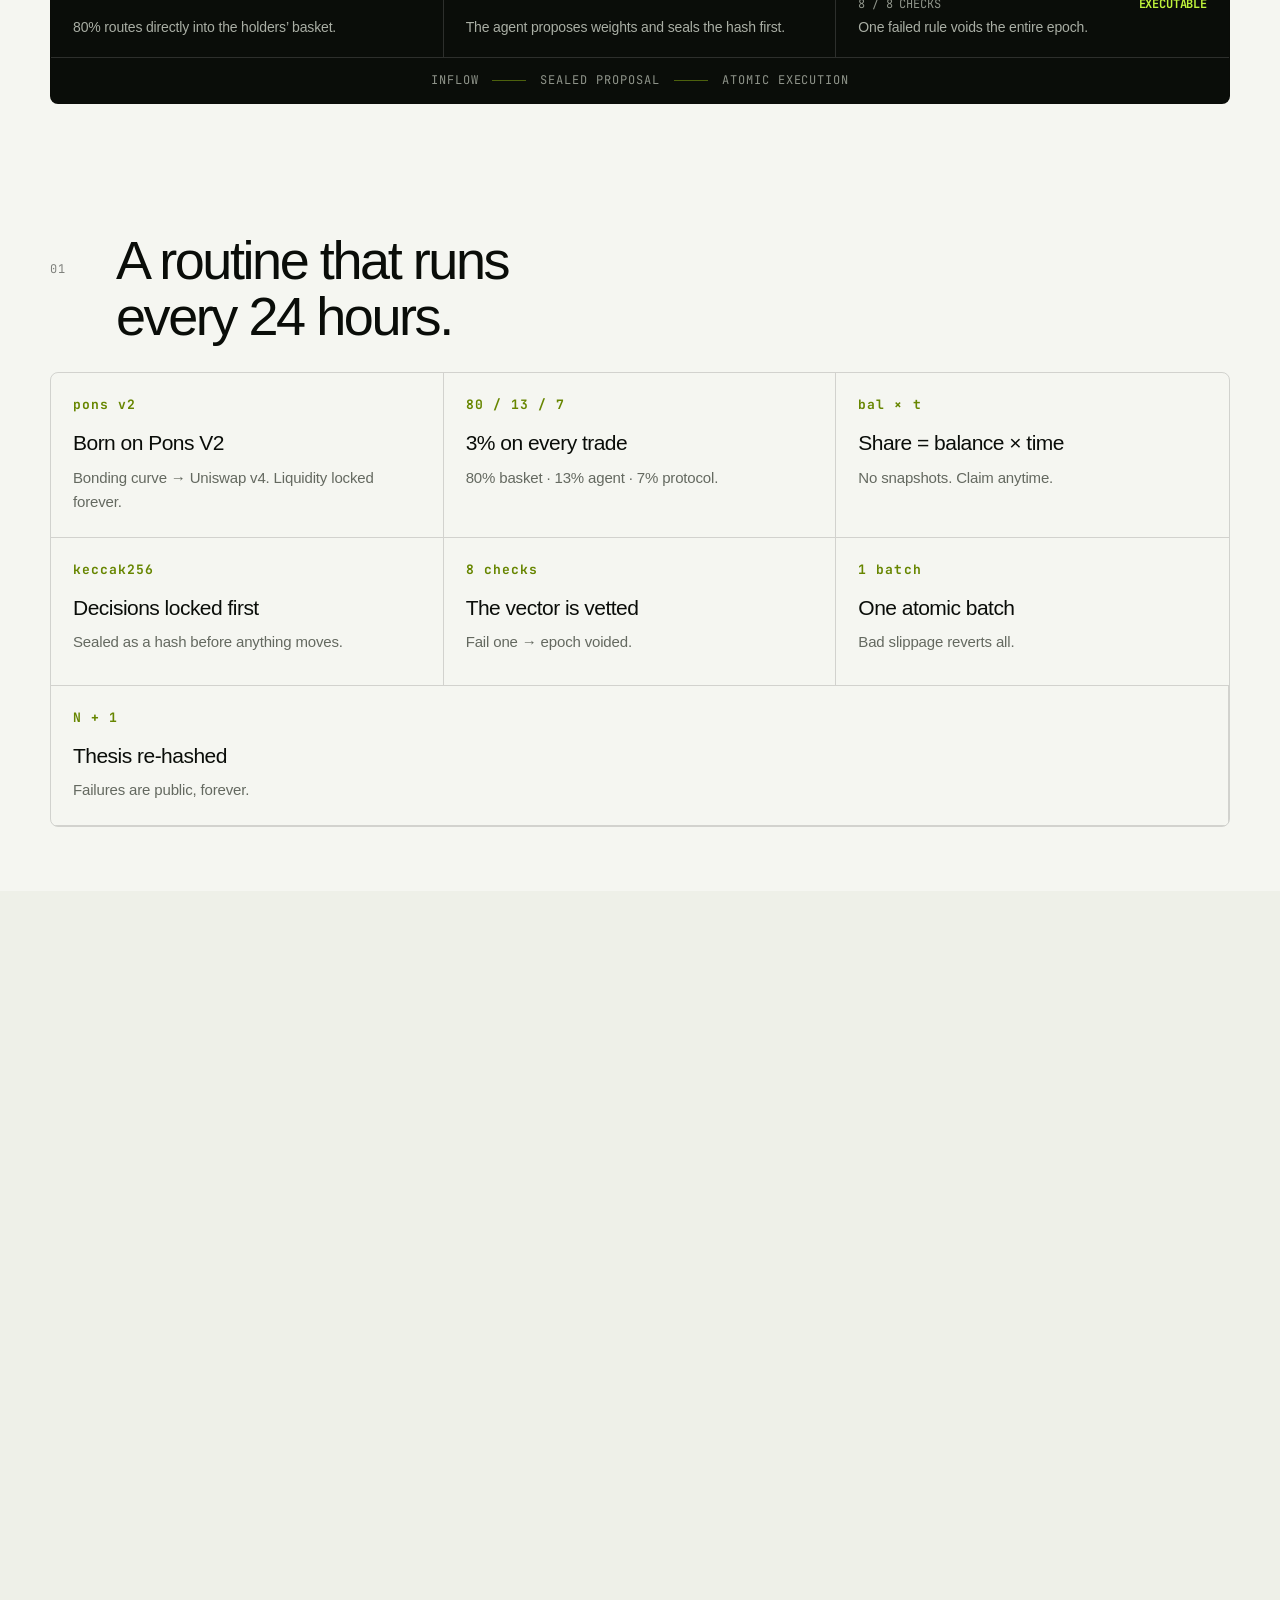
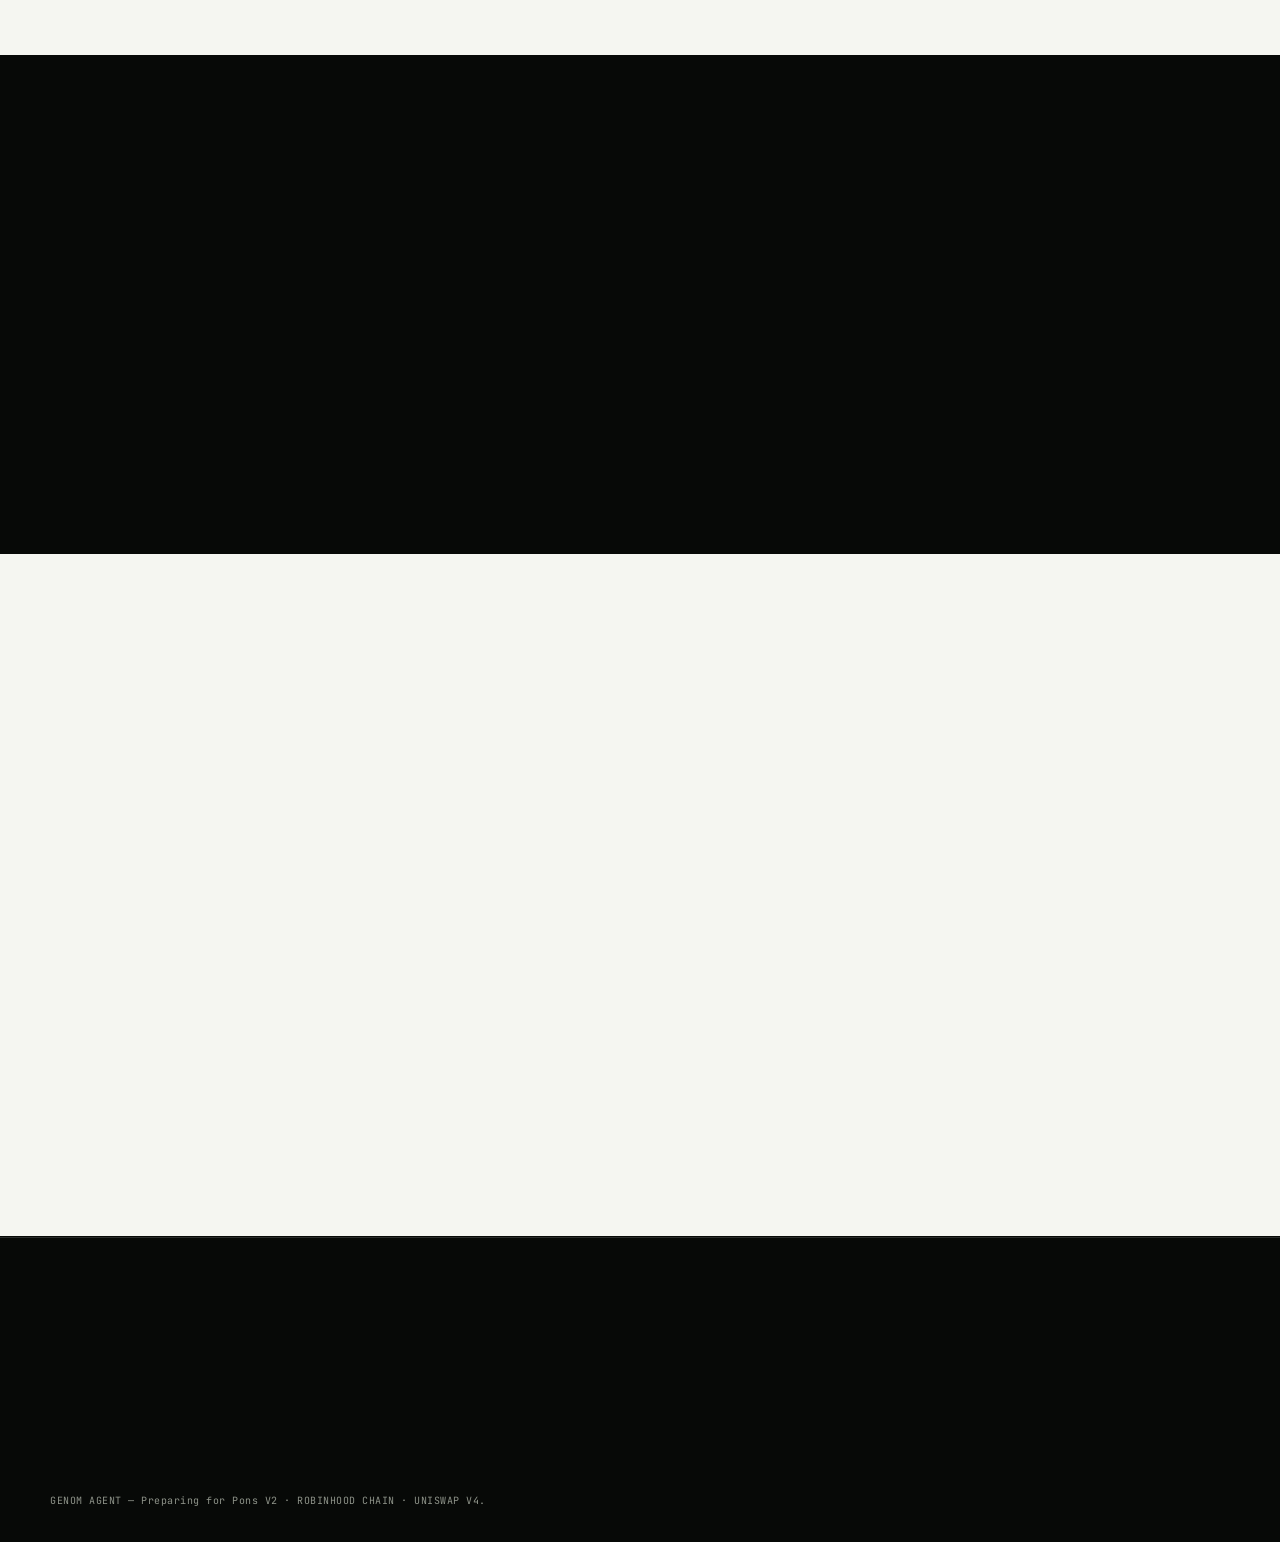
==== commit 6e71f3c7: "Add lazy live console preview" ====
--- a/index.html
+++ b/index.html
@@ -353,6 +353,33 @@
   </div>
 </section>
 
+
+<!-- ================= PRODUCT PREVIEW ================= -->
+<section class="sec console-showcase">
+  <div class="wrap">
+    <div class="showcase-head rv">
+      <div>
+        <span class="mono showcase-kicker">PRODUCT VIEW · LIVE CONSOLE</span>
+        <h2>The interface is the audit trail.</h2>
+      </div>
+      <div class="showcase-copy">
+        <p>Basket weights, sealed decisions, guard checks and holder claims remain visible in one working surface.</p>
+        <a href="console.html">Open the full console</a>
+      </div>
+    </div>
+    <figure class="console-window rv d1">
+      <div class="console-window-bar mono">
+        <span><i></i> GENOM CONSOLE</span>
+        <span>READ-ONLY PREVIEW</span>
+      </div>
+      <div class="console-viewport">
+        <iframe src="console.html" title="Live preview of the GENOM console" loading="lazy" tabindex="-1"></iframe>
+      </div>
+      <figcaption>Actual product interface. Data mode is identified inside the console.</figcaption>
+    </figure>
+  </div>
+</section>
+
 <!-- ================= DNA LIMITS ================= -->
 <section class="sec dna-sec">
   <div class="wrap">
--- a/front.css
+++ b/front.css
@@ -1903,3 +1903,49 @@
   }
   .fin .btn { width: 100%; }
 }
+
+
+/* ---------- authored motion media ---------- */
+.hero-media {
+  width: min(100%, 500px);
+  margin-top: 22px;
+  overflow: hidden;
+  border: 1px solid rgba(255,255,255,.14);
+  border-radius: 7px;
+  background: #080a08;
+}
+.hero-media img {
+  display: block;
+  width: 100%;
+  height: auto;
+  aspect-ratio: 720 / 320;
+}
+.hero-media figcaption {
+  display: flex;
+  justify-content: space-between;
+  gap: 18px;
+  padding: 9px 12px;
+  border-top: 1px solid rgba(255,255,255,.1);
+  color: #858b81;
+  font-size: 10px;
+  letter-spacing: .06em;
+}
+.hero-media figcaption span:first-child {
+  color: #bff33b;
+}
+@media (max-width: 900px) {
+  .hero-media {
+    margin-right: auto;
+    margin-left: auto;
+  }
+}
+@media (max-width: 620px) {
+  .hero-media {
+    margin-top: 18px;
+  }
+  .hero-media figcaption {
+    align-items: flex-start;
+    flex-direction: column;
+    gap: 3px;
+  }
+}
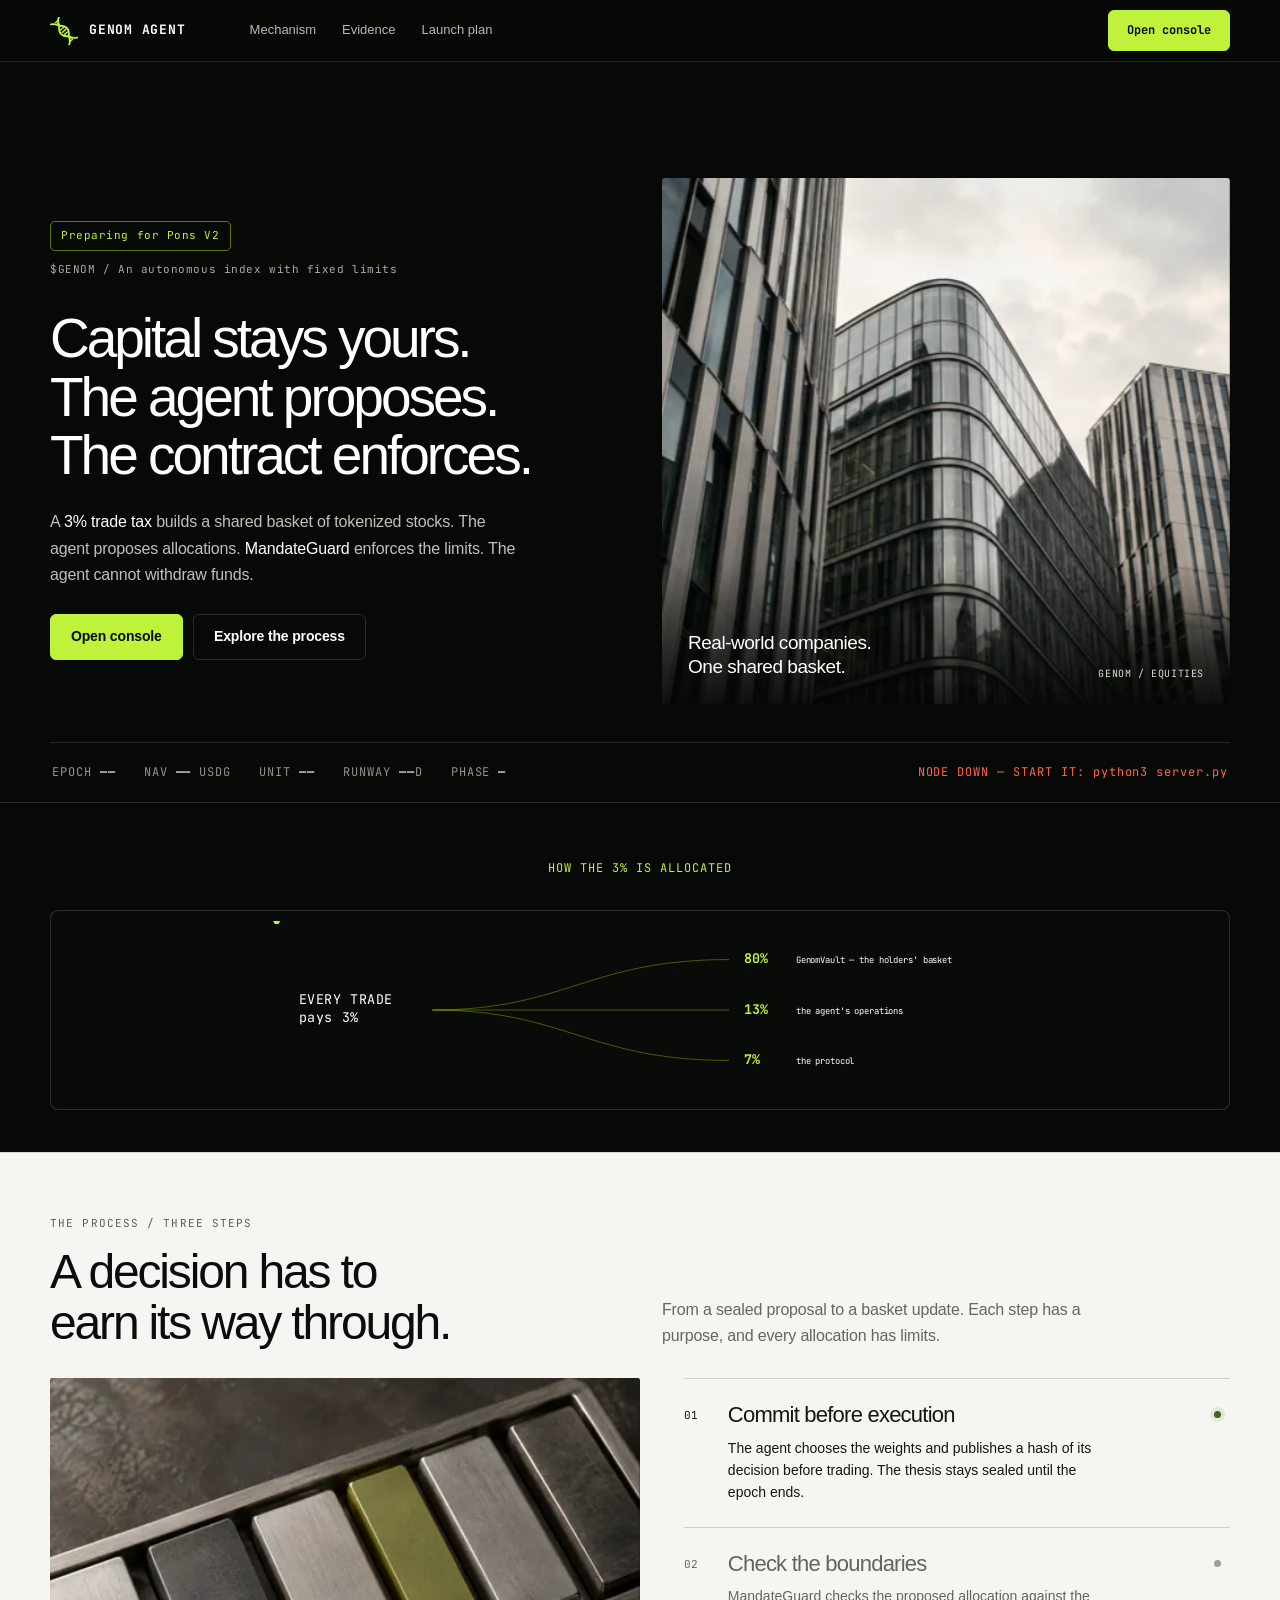
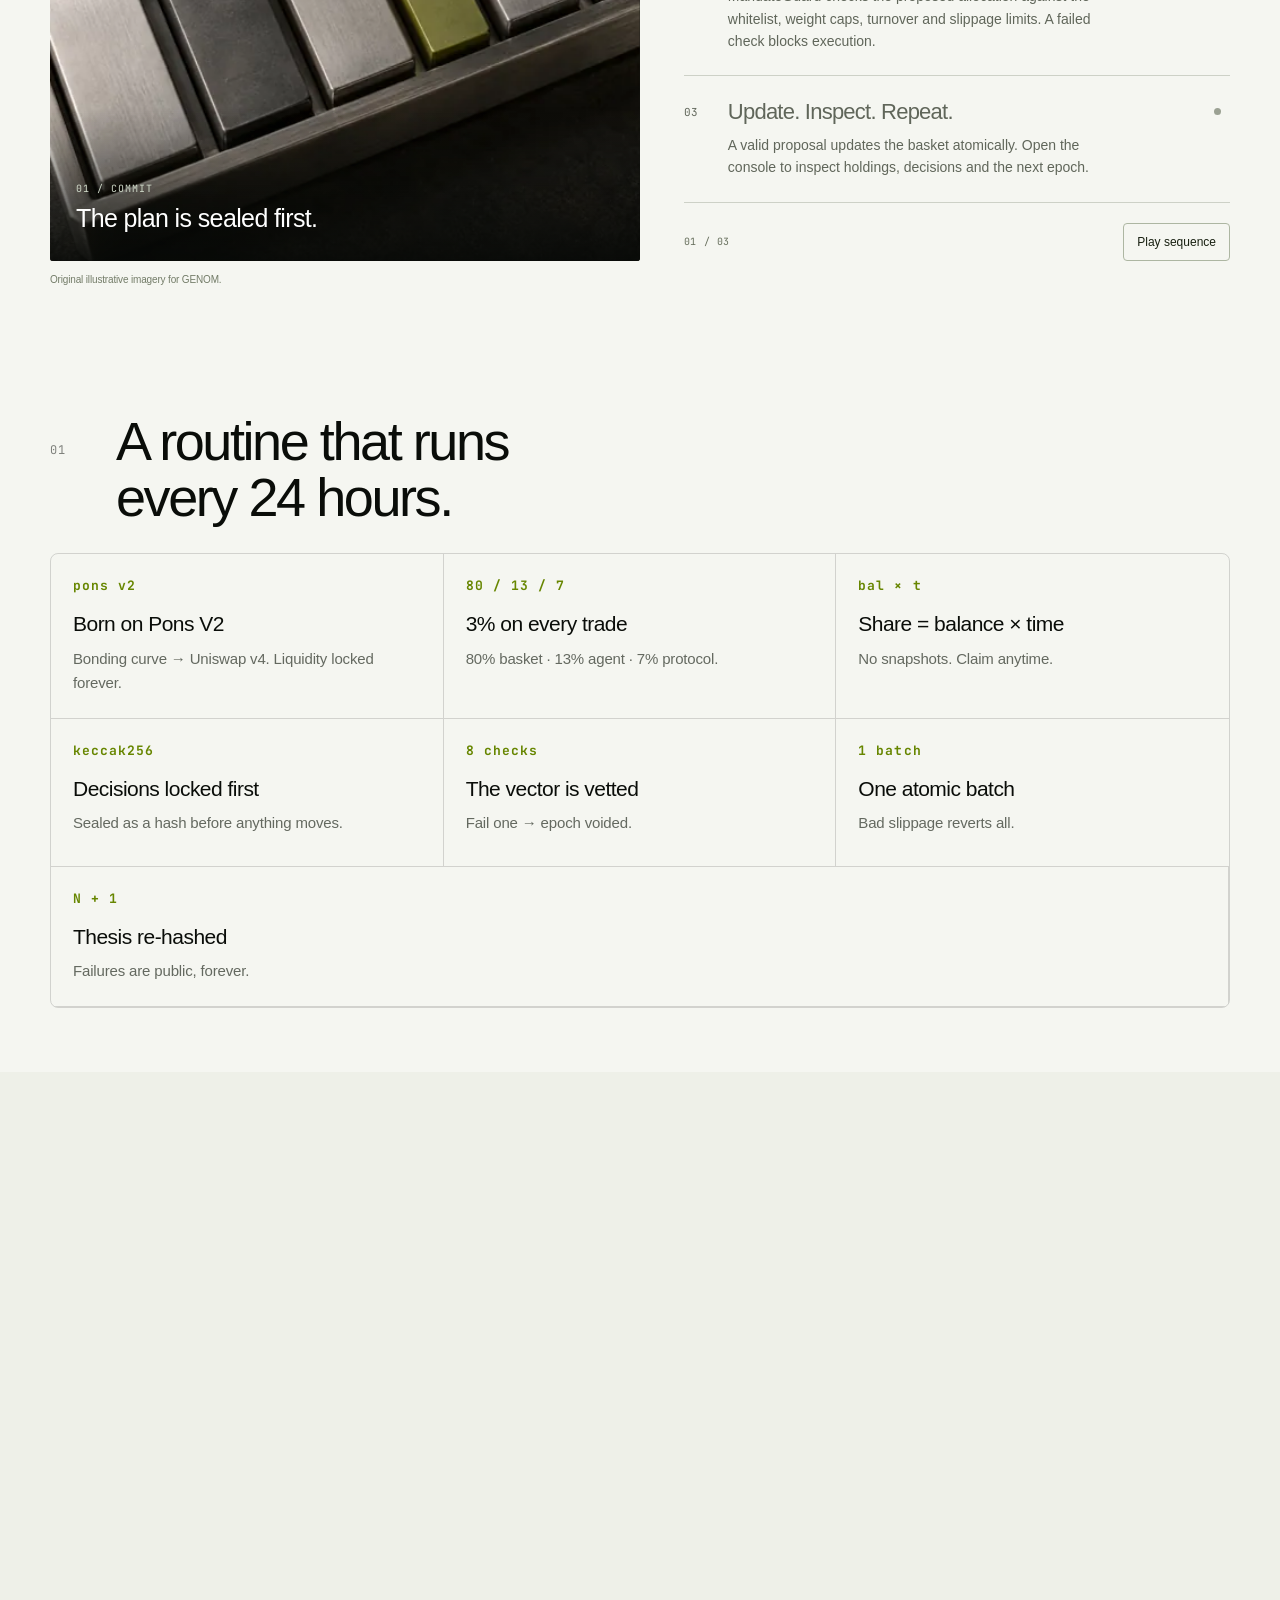
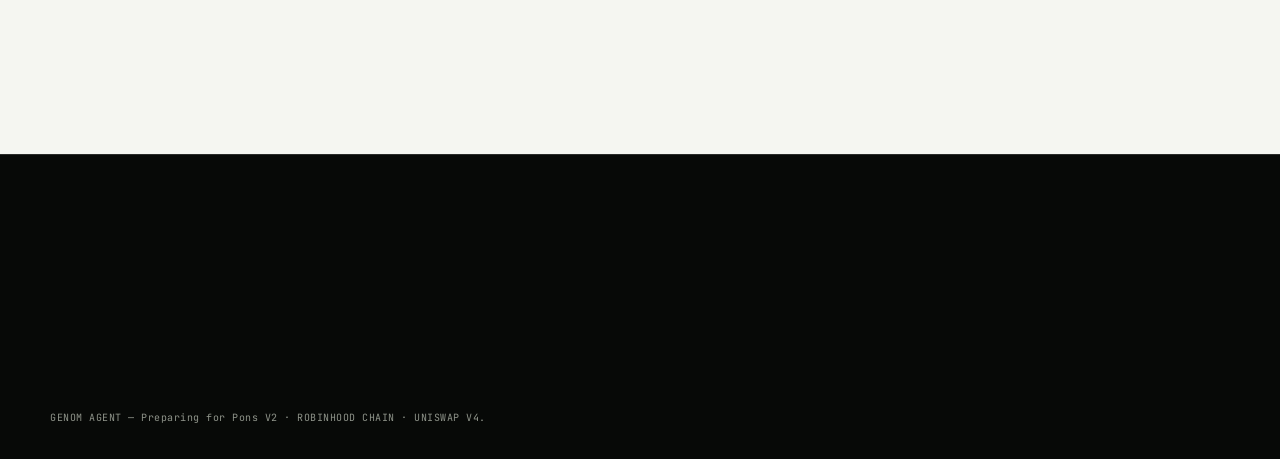
==== commit 8085b78a: "Add original editorial photography and accessible animated protocol story" ====
--- a/index.html
+++ b/index.html
@@ -22,13 +22,9 @@
 <link rel="preconnect" href="https://fonts.gstatic.com" crossorigin>
 <link href="https://fonts.googleapis.com/css2?family=JetBrains+Mono:wght@400;500;700&display=swap" rel="stylesheet">
 <link rel="stylesheet" href="front.css">
+<link rel="stylesheet" href="media.css">
 </head>
 <body>
-
-<div class="pagebg" aria-hidden="true">
-  <canvas id="wave"></canvas>
-  <div class="pg-vig"></div>
-</div>
 
 <div class="scroll-progress" aria-hidden="true"></div>
 
@@ -60,35 +56,32 @@
 <main>
 
 <!-- ================= HERO ================= -->
-<section class="hero">
+<section class="hero editorial-hero">
   <div class="hero-in">
-    <p class="mono hero-kicker rv">
-      <span class="kick-badge">Preparing for Pons V2</span>
-      $GENOM · Autonomous index · Rules enforced on-chain
-    </p>
-    <h1 class="rv d1">
-      <span>Capital stays yours.</span>
-      <span>The agent proposes.</span>
-      <span class="hl">The contract enforces.</span><span class="type-caret" aria-hidden="true"></span>
-    </h1>
-    <div class="hero-foot rv d2">
-      <p class="hero-sub">
-        A <em class="seq-hl">3% trade tax</em> builds a shared basket of tokenized stocks. The agent proposes allocations; <em class="seq-hl">MandateGuard</em> checks every move against fixed limits and never grants withdrawal access.
+    <div class="editorial-copy">
+      <p class="mono hero-kicker">
+        <span class="kick-badge">Preparing for Pons V2</span>
+        <span>$GENOM / An autonomous index with fixed limits</span>
       </p>
-      <figure class="hero-media">
-        <img src="protocol-loop.svg" width="720" height="320" alt="Animated diagram of the GENOM protocol cycle" decoding="async">
-        <figcaption class="mono"><span>Protocol loop</span><span>Tax → vault → guard → basket</span></figcaption>
-      </figure>
+      <h1>
+        <span>Capital stays yours.</span>
+        <span>The agent proposes.</span>
+        <span>The contract enforces.</span>
+      </h1>
+      <p class="hero-sub">A <em class="seq-hl">3% trade tax</em> builds a shared basket of tokenized stocks. The agent proposes allocations. <em class="seq-hl">MandateGuard</em> enforces the limits. The agent cannot withdraw funds.</p>
       <div class="hero-act">
         <a class="btn" href="console.html">Open console</a>
-        <a class="lnk" href="index.html#how">Review the mechanism</a>
-      </div>
-    </div>
-    <div class="ca-line mono rv d3" id="caLine" hidden>
-      <span class="ca-lbl">CA:</span>
-      <span id="caVal"></span>
-      <button id="caCopy" type="button" aria-label="Copy contract address">Copy</button>
-    </div>
+        <a class="lnk" href="#live-loop">Explore the process</a>
+      </div>
+      <div class="ca-line mono" id="caLine" hidden>
+        <span class="ca-lbl">CA:</span><span id="caVal"></span>
+        <button id="caCopy" type="button" aria-label="Copy contract address">Copy</button>
+      </div>
+    </div>
+    <figure class="editorial-photo">
+      <img src="assets/architecture-1200.webp" srcset="assets/architecture-640.webp 640w, assets/architecture-1200.webp 1200w" sizes="(max-width:680px) calc(100vw - 40px), (max-width:1230px) 46vw, 568px" width="1200" height="800" alt="Architectural illustration of glass and steel office buildings, representing the companies behind tokenized stocks" fetchpriority="high" decoding="async">
+      <figcaption><span>Real-world companies.<br>One shared basket.</span><span class="mono">GENOM / EQUITIES</span></figcaption>
+    </figure>
   </div>
 
   <div class="strip mono rv d3" id="dataStrip" aria-live="off">
@@ -167,61 +160,44 @@
 </section>
 
 
-<!-- ================= LIVE PROTOCOL FILM ================= -->
-<section class="sec signal-sec" id="live-loop">
-  <div class="wrap">
-    <div class="signal-head rv">
-      <div>
-        <span class="mono signal-kicker">LIVE PROTOCOL LOOP · 24H</span>
-        <h2>One epoch.<br>Three visible steps.</h2>
-      </div>
-      <p>Follow the money from tax inflow to a guarded basket update. Nothing happens off-screen.</p>
-    </div>
-
-    <div class="protocol-film rv d1" role="img" aria-label="Animated sequence showing tax inflow, agent allocation and MandateGuard verification">
-      <div class="film-top mono">
-        <span>GENOM / EPOCH 1522</span>
-        <span class="film-live"><i></i> SYSTEM ACTIVE</span>
-      </div>
-      <div class="film-grid">
-        <article class="film-shot">
-          <div class="shot-head mono"><span>01 · INFLOW</span><span>00:00—08:00</span></div>
-          <div class="shot-main">
-            <strong>3.00%</strong>
-            <span>TRADE TAX CAPTURED</span>
-          </div>
-          <div class="pulse-track"><i></i></div>
-          <p>80% routes directly into the holders’ basket.</p>
-        </article>
-
-        <article class="film-shot">
-          <div class="shot-head mono"><span>02 · PROPOSAL</span><span>08:00—16:00</span></div>
-          <div class="weight-list mono">
-            <div><span>GOOGL</span><i style="--w:31%"></i><b>31%</b></div>
-            <div><span>NVDA</span><i style="--w:24%"></i><b>24%</b></div>
-            <div><span>TSM</span><i style="--w:18%"></i><b>18%</b></div>
-            <div><span>USDG</span><i style="--w:27%"></i><b>27%</b></div>
-          </div>
-          <p>The agent proposes weights and seals the hash first.</p>
-        </article>
-
-        <article class="film-shot guard-shot">
-          <div class="shot-head mono"><span>03 · GUARD</span><span>16:00—24:00</span></div>
-          <div class="guard-scan mono">
-            <span>WEIGHT CAP <b>PASS</b></span>
-            <span>TURNOVER <b>PASS</b></span>
-            <span>WHITELIST <b>PASS</b></span>
-            <span>SLIPPAGE <b>PASS</b></span>
-            <i aria-hidden="true"></i>
-          </div>
-          <div class="guard-result mono"><span>8 / 8 CHECKS</span><b>EXECUTABLE</b></div>
-          <p>One failed rule voids the entire epoch.</p>
-        </article>
-      </div>
-      <div class="film-caption mono">
-        <span>INFLOW</span><i></i><span>SEALED PROPOSAL</span><i></i><span>ATOMIC EXECUTION</span>
-      </div>
-    </div>
+<!-- ================= EDITORIAL PHOTO STORY ================= -->
+<section class="editorial-story" id="live-loop" data-photo-story aria-labelledby="story-title">
+  <div class="wrap">
+    <div class="story-heading">
+      <div><span class="mono">THE PROCESS / THREE STEPS</span><h2 id="story-title">A decision has to<br>earn its way through.</h2></div>
+      <p>From a sealed proposal to a basket update. Each step has a purpose, and every allocation has limits.</p>
+    </div>
+    <div class="story-layout">
+      <div class="story-stage">
+        <figure class="story-panel" role="tabpanel" id="scene-commit" aria-labelledby="step-commit" tabindex="0">
+          <img src="assets/allocation-1200.webp" srcset="assets/allocation-640.webp 640w, assets/allocation-1200.webp 1200w" sizes="(max-width:680px) calc(100vw - 40px), (max-width:1230px) 48vw, 590px" width="1200" height="800" loading="lazy" decoding="async" alt="Editorial still life of metal blocks fitted inside a rigid frame, a visual metaphor for portfolio weights and limits">
+          <figcaption><span class="mono">01 / COMMIT</span><strong>The plan is sealed first.</strong></figcaption>
+        </figure>
+        <figure class="story-panel" role="tabpanel" id="scene-guard" aria-labelledby="step-guard" tabindex="0" hidden>
+          <div class="story-flow" aria-label="The proposal must pass contract checks before the basket can change">
+            <div class="story-flow-node"><span>Sealed proposal</span><small>CommitStore</small></div>
+            <div class="story-flow-line" aria-hidden="true"></div>
+            <div class="story-flow-node"><span>Contract checks</span><small>MandateGuard</small></div>
+            <div class="story-flow-line" aria-hidden="true"></div>
+            <div class="story-flow-node"><span>Basket update</span><small>Only if valid</small></div>
+          </div>
+          <figcaption class="story-flow-caption"><span class="mono">02 / VERIFY</span><strong>Fixed rules. Every proposal.</strong></figcaption>
+        </figure>
+        <figure class="story-panel" role="tabpanel" id="scene-basket" aria-labelledby="step-basket" tabindex="0" hidden>
+          <img src="assets/architecture-1200.webp" srcset="assets/architecture-640.webp 640w, assets/architecture-1200.webp 1200w" sizes="(max-width:680px) calc(100vw - 40px), (max-width:1230px) 48vw, 590px" width="1200" height="800" loading="lazy" decoding="async" alt="Glass and steel facades representing the companies in a tokenized equity basket">
+          <figcaption><span class="mono">03 / EXECUTE</span><strong>One basket. A visible record.</strong></figcaption>
+        </figure>
+      </div>
+      <div class="story-controls">
+        <div class="story-tabs" role="tablist" aria-label="Explore the protocol process" aria-orientation="vertical">
+          <button class="story-tab" type="button" role="tab" id="step-commit" aria-controls="scene-commit" aria-selected="true"><span class="mono">01</span><span><strong>Commit before execution</strong><span class="story-desc">The agent chooses the weights and publishes a hash of its decision before trading. The thesis stays sealed until the epoch ends.</span></span><i aria-hidden="true"></i></button>
+          <button class="story-tab" type="button" role="tab" id="step-guard" aria-controls="scene-guard" aria-selected="false" tabindex="-1"><span class="mono">02</span><span><strong>Check the boundaries</strong><span class="story-desc">MandateGuard checks the proposed allocation against the whitelist, weight caps, turnover and slippage limits. A failed check blocks execution.</span></span><i aria-hidden="true"></i></button>
+          <button class="story-tab" type="button" role="tab" id="step-basket" aria-controls="scene-basket" aria-selected="false" tabindex="-1"><span class="mono">03</span><span><strong>Update. Inspect. Repeat.</strong><span class="story-desc">A valid proposal updates the basket atomically. Open the console to inspect holdings, decisions and the next epoch.</span></span><i aria-hidden="true"></i></button>
+        </div>
+        <div class="story-toolbar"><span class="mono" data-story-count>01 / 03</span><button class="story-play" type="button" aria-pressed="false" hidden>Play sequence</button></div>
+      </div>
+    </div>
+    <p class="media-credit">Original illustrative imagery for GENOM.</p>
   </div>
 </section>
 
@@ -528,5 +504,7 @@
 
 <script src="icons.js"></script>
 <script src="front.js"></script>
+<script src="media.js" defer></script>
 </body>
 </html>
+
--- a/front.css
+++ b/front.css
@@ -1949,3 +1949,104 @@
     gap: 3px;
   }
 }
+
+
+/* ---------- live product preview ---------- */
+.console-showcase {
+  background: var(--black);
+  color: var(--white);
+}
+.showcase-head {
+  display: grid;
+  grid-template-columns: minmax(0, 1.25fr) minmax(280px, .75fr);
+  gap: 44px;
+  align-items: end;
+  margin-bottom: 26px;
+}
+.showcase-kicker {
+  display: block;
+  margin-bottom: 10px;
+  color: var(--acid);
+  font-size: 12px;
+  letter-spacing: .08em;
+}
+.showcase-head h2 {
+  max-width: 720px;
+  font-size: clamp(38px, 4.25vw, 54px);
+  font-weight: 500;
+  line-height: 1.04;
+  letter-spacing: -.045em;
+}
+.showcase-copy p {
+  color: #aeb3aa;
+  font-size: 16px;
+  line-height: 1.55;
+}
+.showcase-copy a {
+  display: inline-block;
+  margin-top: 12px;
+  padding-bottom: 2px;
+  border-bottom: 1px solid var(--acid);
+  color: var(--white);
+  font-size: 14px;
+}
+.console-window {
+  overflow: hidden;
+  border: 1px solid rgba(255,255,255,.14);
+  border-radius: 8px;
+  background: #070907;
+}
+.console-window-bar {
+  display: flex;
+  justify-content: space-between;
+  align-items: center;
+  min-height: 44px;
+  padding: 0 14px;
+  border-bottom: 1px solid rgba(255,255,255,.11);
+  color: #858b81;
+  font-size: 10px;
+  letter-spacing: .06em;
+}
+.console-window-bar span:first-child {
+  display: flex;
+  align-items: center;
+  gap: 8px;
+  color: #c5c9c0;
+}
+.console-window-bar i {
+  width: 6px;
+  height: 6px;
+  border-radius: 50%;
+  background: var(--acid);
+}
+.console-viewport {
+  height: 480px;
+  overflow: hidden;
+  background: #070907;
+}
+.console-viewport iframe {
+  width: 100%;
+  height: 100%;
+  border: 0;
+  pointer-events: none;
+}
+.console-window figcaption {
+  padding: 10px 14px;
+  border-top: 1px solid rgba(255,255,255,.1);
+  color: #858b81;
+  font-size: 12px;
+}
+@media (max-width: 900px) {
+  .showcase-head {
+    grid-template-columns: 1fr;
+    gap: 14px;
+  }
+  .console-viewport { height: 420px; }
+}
+@media (max-width: 620px) {
+  .showcase-head h2 {
+    font-size: clamp(34px, 10vw, 44px);
+  }
+  .console-window-bar span:last-child { display: none; }
+  .console-viewport { height: 350px; }
+}
--- a/media.css
+++ b/media.css
@@ -0,0 +1,96 @@
+/* GENOM editorial media: photography, finite motion, accessible story. */
+.hero.editorial-hero { min-height: 0; padding: 116px 24px 0; background: var(--black); }
+.editorial-hero::before, .editorial-hero::after { display: none; }
+.editorial-hero .hero-in { width: min(1180px,100%); display: grid; grid-template-columns: minmax(0,1fr) minmax(0,1fr); gap: 44px; align-items: center; margin: 0 auto 38px; text-align: left; }
+.editorial-copy { min-width: 0; }
+.editorial-hero .hero-kicker { display: block; margin: 0 0 30px; font-size: 11px; line-height: 1.6; letter-spacing: .05em; }
+.editorial-hero .hero-kicker .kick-badge { display: inline-block; margin-bottom: 10px; }
+.editorial-hero .hero-kicker > span:last-child { display: block; color: #a6ada2; }
+.editorial-hero h1 { font-family: var(--sans); font-size: clamp(40px,4.3vw,60px); font-weight: 500; line-height: 1.07; letter-spacing: -.055em; margin: 0 0 24px; text-transform: none; text-wrap: initial; }
+.editorial-hero h1 span { display: block; }
+.editorial-hero .hero-sub { max-width: 470px; font-size: 16px; line-height: 1.65; text-align: left; }
+.editorial-hero .hero-act { justify-content: flex-start; flex-wrap: wrap; margin: 26px 0 0; gap: 10px; }
+.editorial-hero .ca-line { justify-content: flex-start; margin-top: 20px; }
+.editorial-hero .ca-line[hidden] { display: none; }
+.editorial-photo { margin: 0; min-width: 0; overflow: hidden; border-radius: 3px; position: relative; background: #20251f; aspect-ratio: 1.08; }
+.editorial-photo > img { width: 100%; height: 100%; display: block; object-fit: cover; object-position: 45% center; }
+.editorial-photo figcaption { position: absolute; inset: auto 0 0; display: flex; justify-content: space-between; align-items: end; gap: 16px; padding: 68px 26px 24px; color: #fff; background: linear-gradient(transparent,rgba(5,7,5,.86)); font-size: 19px; letter-spacing: -.025em; line-height: 1.3; }
+.editorial-photo figcaption .mono { color: #d6e1d1; font-size: 10px; white-space: nowrap; letter-spacing: .06em; }
+.editorial-hero .strip { width: min(1180px,100%); margin: 0 auto; min-height: 60px; }
+.editorial-hero .rv { opacity: 1; transform: none; transition: none; }
+.editorial-story { background: var(--paper); color: var(--ink); padding: 62px 0; border-top: 1px solid var(--line-light); }
+.story-heading { display: grid; grid-template-columns: 1fr 1fr; gap: 44px; margin-bottom: 30px; align-items: end; }
+.story-heading .mono { display: block; margin-bottom: 14px; font-size: 11px; letter-spacing: .1em; color: #57624c; }
+.story-heading h2 { font-family: var(--sans); font-size: clamp(32px,3.8vw,48px); font-weight: 500; letter-spacing: -.045em; line-height: 1.07; }
+.story-heading > p { max-width: 420px; color: #61685c; font-size: 16px; line-height: 1.6; margin: 0; }
+.story-layout { display: grid; grid-template-columns: minmax(0,1.08fr) minmax(0,1fr); gap: 44px; align-items: stretch; }
+.story-stage { min-width: 0; position: relative; background: #171b15; border-radius: 3px; overflow: hidden; }
+.story-panel { position: relative; height: 100%; min-height: 390px; margin: 0; overflow: hidden; }
+.story-panel[hidden] { display: none; }
+.story-panel > img { position: absolute; inset: 0; height: 100%; width: 100%; object-fit: cover; }
+.story-panel figcaption { position: absolute; inset: auto 0 0; background: linear-gradient(transparent,rgba(7,9,7,.92)); color: white; padding: 74px 26px 26px; z-index: 1; }
+.story-panel figcaption > span { display: block; margin-bottom: 8px; color: #d1dbca; font-size: 10px; letter-spacing: .1em; }
+.story-panel figcaption strong { font-size: 25px; line-height: 1.15; font-weight: 500; letter-spacing: -.025em; }
+.story-controls { display: flex; flex-direction: column; min-width: 0; }
+.story-tabs { border-top: 1px solid #cdd1c7; }
+.story-tab { width: 100%; padding: 23px 0; display: grid; grid-template-columns: 30px 1fr 16px; column-gap: 14px; text-align: left; border: 0; border-bottom: 1px solid #cdd1c7; border-radius: 0; background: transparent; color: #60665a; cursor: pointer; font: inherit; transition: color .2s; }
+.story-tab > .mono { font-size: 11px; margin-top: 5px; }
+.story-tab strong { display: block; font-size: 22px; line-height: 1.2; font-weight: 500; letter-spacing: -.035em; }
+.story-tab .story-desc { display: block; margin-top: 8px; max-width: 390px; font-size: 14px; line-height: 1.6; }
+.story-tab > i { width: 7px; height: 7px; border-radius: 50%; background: #9ba193; margin-top: 9px; transition: background .2s; }
+.story-tab[aria-selected="true"] { color: #12170f; }
+.story-tab[aria-selected="true"] > i { background: #45621c; box-shadow: 0 0 0 4px rgba(69,98,28,.1); }
+.story-tab:focus-visible, .story-play:focus-visible { outline: 2px solid #45621c; outline-offset: 5px; }
+.story-toolbar { display: flex; justify-content: space-between; align-items: center; gap: 16px; padding-top: 20px; margin-top: auto; color: #676f5d; font-size: 10px; letter-spacing: .06em; }
+.story-play { color: #182011; border: 1px solid #adb6a2; background: transparent; border-radius: 4px; padding: 9px 13px; font: inherit; font-size: 12px; letter-spacing: 0; cursor: pointer; }
+.story-play[hidden] { display: none; }
+.story-play:hover { border-color: #364c22; background: #e6eadd; }
+.story-flow { display: flex; flex-direction: column; gap: 0; padding: 34px 28px 115px; height: 100%; justify-content: center; background: #121810; }
+.story-flow-node { padding: 17px 20px; border: 1px solid #3c4932; border-radius: 3px; display: flex; justify-content: space-between; gap: 16px; color: #fff; font-size: 17px; }
+.story-flow-node small { font-size: 11px; color: #c9d3c0; align-self: center; }
+.story-flow-node:last-child { border-color: var(--acid); }
+.story-flow-line { height: 23px; width: 1px; background: #4c5b3d; margin-left: 30px; position: relative; }
+.story-flow-line::after { content: ''; position: absolute; top: 0; left: -2px; width: 5px; height: 5px; border-radius: 50%; background: var(--acid); }
+.editorial-story .story-flow-caption { padding-top: 25px; }
+.media-credit { color: #737c68; font-size: 10px; line-height: 1.4; margin-top: 12px; }
+@keyframes photo-arrive { from { transform: scale(1.035); } to { transform: scale(1); } }
+@keyframes scene-arrive { from { opacity: .6; transform: scale(1.018); } to { opacity: 1; transform: scale(1); } }
+@keyframes story-transfer { from { transform: translateY(0); } to { transform: translateY(23px); } }
+@media (prefers-reduced-motion: no-preference) {
+  .editorial-photo > img { animation: photo-arrive 4s cubic-bezier(.2,.6,.3,1) both; }
+  .story-panel.is-entering > img { animation: scene-arrive .65s ease-out both; }
+  .story-panel.is-entering .story-flow-line::after { animation: story-transfer 1.3s ease-in-out 2; }
+}
+@media (max-width:900px) {
+  .hero.editorial-hero { padding-top: 98px; }
+  .editorial-hero .hero-in { gap: 26px; }
+  .editorial-hero h1 { font-size: clamp(34px,4.8vw,45px); }
+  .editorial-photo { aspect-ratio: .83; }
+  .story-layout, .story-heading { gap: 28px; }
+  .story-tab { padding: 18px 0; column-gap: 8px; grid-template-columns: 25px 1fr 12px; }
+  .story-tab strong { font-size: 20px; }
+}
+@media (max-width:680px) {
+  .hero.editorial-hero { padding: 92px 20px 0; }
+  .editorial-hero .hero-in { grid-template-columns: minmax(0,1fr); gap: 28px; margin-bottom: 26px; }
+  .editorial-hero .hero-kicker { margin-bottom: 20px; font-size: 10px; }
+  .editorial-hero h1 { font-size: clamp(34px,9.5vw,46px); }
+  .editorial-hero .hero-sub { font-size: 15px; }
+  .editorial-hero .hero-act { margin-top: 20px; }
+  .editorial-hero .hero-act a { padding: 0 16px; min-height: 46px; font-size: 13px; }
+  .editorial-photo { aspect-ratio: 1.5; }
+  .editorial-photo figcaption { padding: 52px 18px 18px; font-size: 18px; }
+  .editorial-photo figcaption .mono { font-size: 9px; }
+  .editorial-story { padding: 42px 0; }
+  .story-layout, .story-heading { grid-template-columns: minmax(0,1fr); gap: 22px; }
+  .story-heading h2 { font-size: 34px; }
+  .story-heading > p { font-size: 15px; }
+  .story-panel { height: 320px; min-height: 0; }
+  .story-panel figcaption { padding: 65px 20px 22px; }
+  .story-panel figcaption strong { font-size: 23px; }
+  .story-flow { padding: 20px 20px 96px; }
+  .story-flow-node { padding: 12px 15px; font-size: 15px; }
+  .story-flow-line { height: 18px; }
+  .story-tab { padding: 17px 0; }
+  .story-toolbar { padding-top: 16px; }
+}
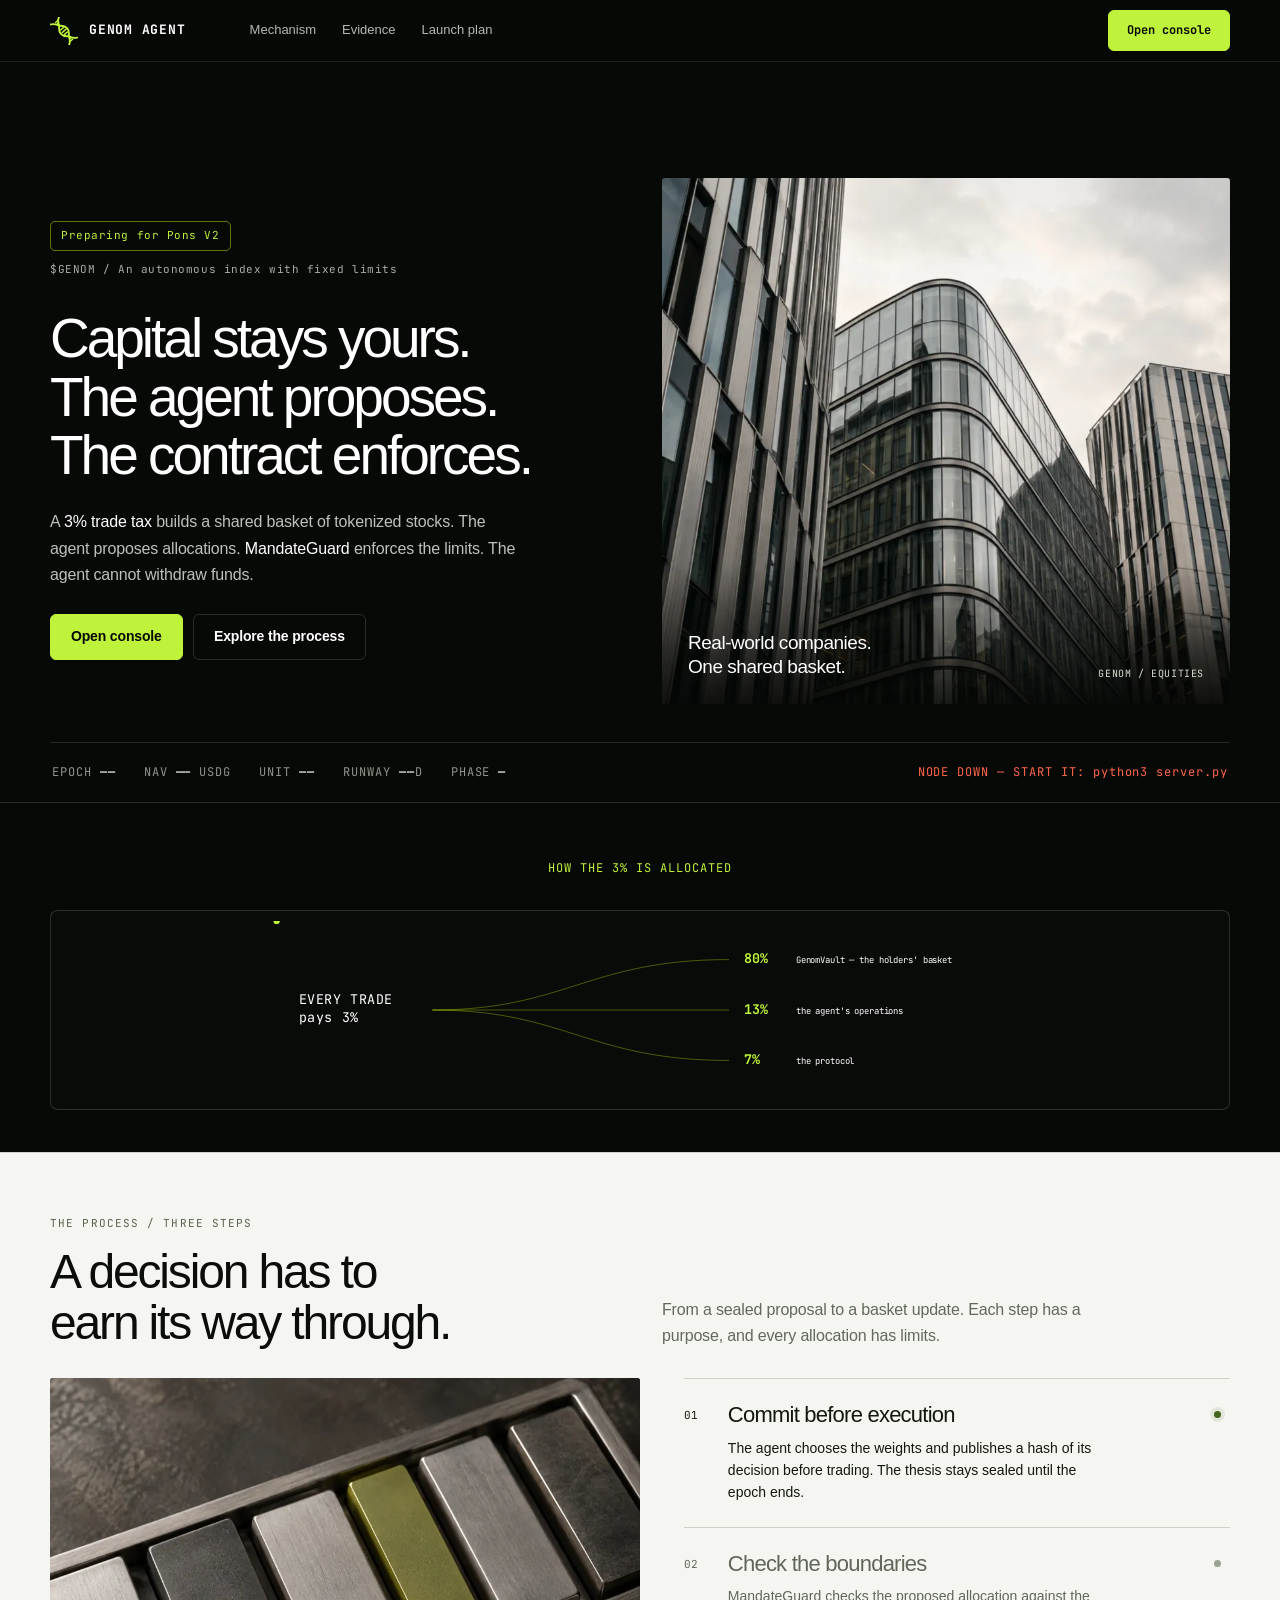
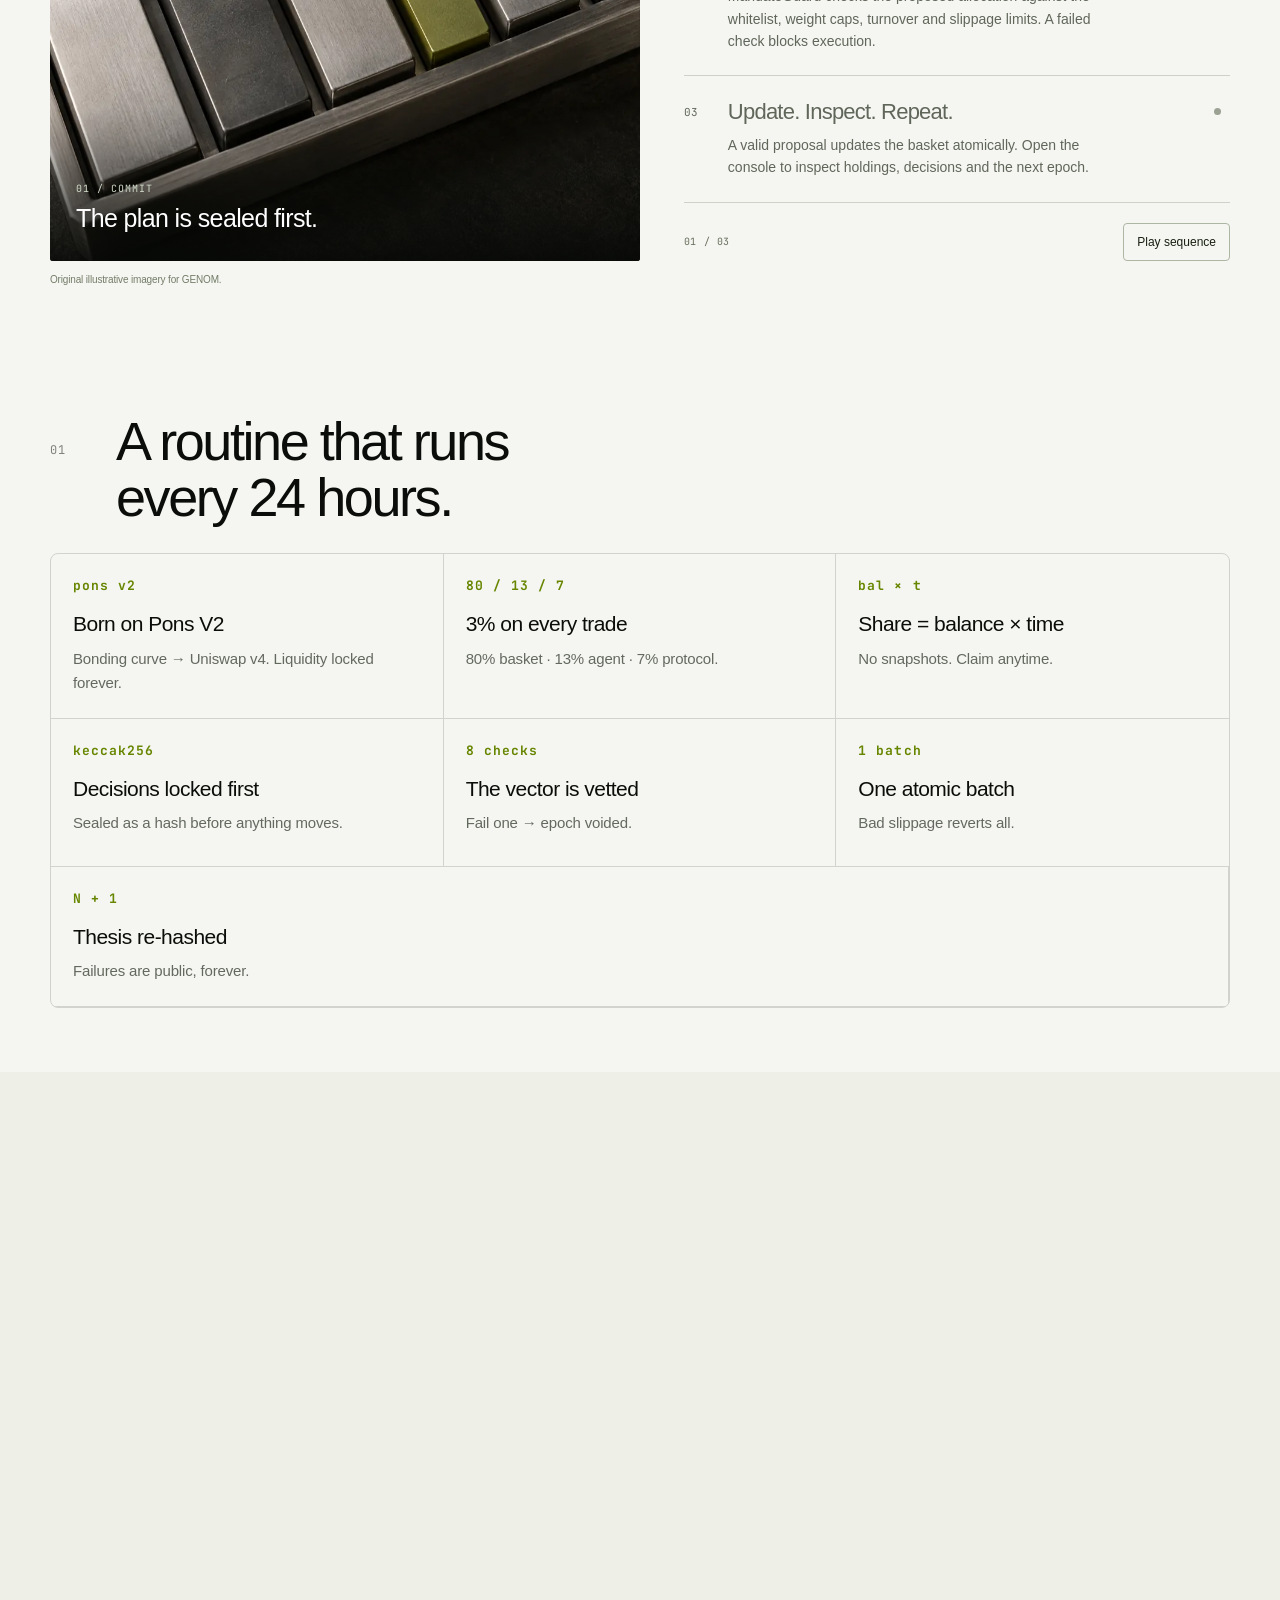
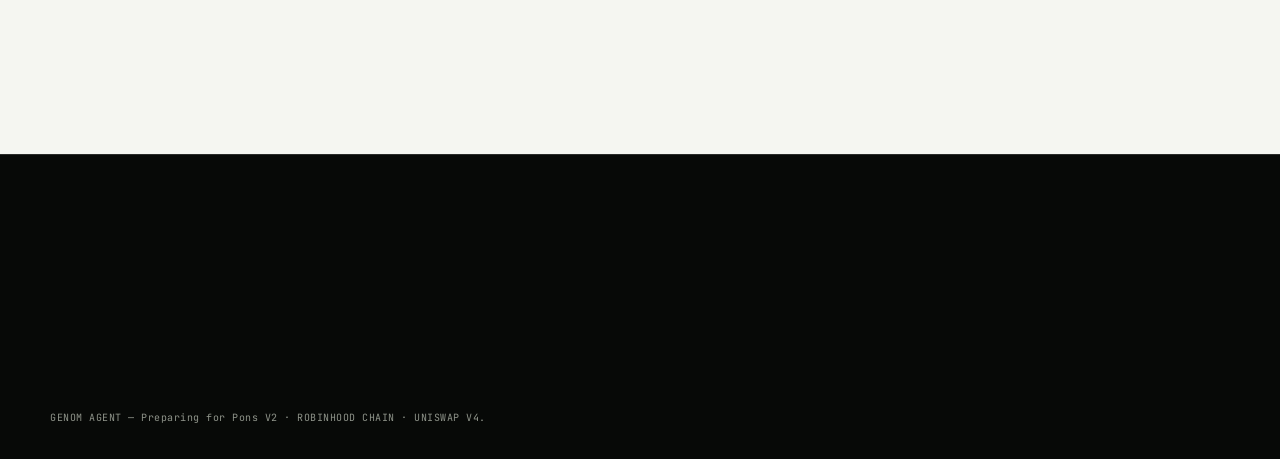
==== commit 383a6f60: "Serve higher resolution editorial photos for tall desktop crops" ====
--- a/index.html
+++ b/index.html
@@ -79,7 +79,7 @@
       </div>
     </div>
     <figure class="editorial-photo">
-      <img src="assets/architecture-1200.webp" srcset="assets/architecture-640.webp 640w, assets/architecture-1200.webp 1200w" sizes="(max-width:680px) calc(100vw - 40px), (max-width:1230px) 46vw, 568px" width="1200" height="800" alt="Architectural illustration of glass and steel office buildings, representing the companies behind tokenized stocks" fetchpriority="high" decoding="async">
+      <img src="assets/architecture-1200.webp" srcset="assets/architecture-640.webp 640w, assets/architecture-1200.webp 1200w" sizes="(max-width:680px) calc(100vw - 40px), (max-width:1230px) 70vw, 850px" width="1200" height="800" alt="Architectural illustration of glass and steel office buildings, representing the companies behind tokenized stocks" fetchpriority="high" decoding="async">
       <figcaption><span>Real-world companies.<br>One shared basket.</span><span class="mono">GENOM / EQUITIES</span></figcaption>
     </figure>
   </div>
@@ -170,7 +170,7 @@
     <div class="story-layout">
       <div class="story-stage">
         <figure class="story-panel" role="tabpanel" id="scene-commit" aria-labelledby="step-commit" tabindex="0">
-          <img src="assets/allocation-1200.webp" srcset="assets/allocation-640.webp 640w, assets/allocation-1200.webp 1200w" sizes="(max-width:680px) calc(100vw - 40px), (max-width:1230px) 48vw, 590px" width="1200" height="800" loading="lazy" decoding="async" alt="Editorial still life of metal blocks fitted inside a rigid frame, a visual metaphor for portfolio weights and limits">
+          <img src="assets/allocation-1200.webp" srcset="assets/allocation-640.webp 640w, assets/allocation-1200.webp 1200w" sizes="(max-width:680px) calc(100vw - 40px), (max-width:1230px) 65vw, 760px" width="1200" height="800" loading="lazy" decoding="async" alt="Editorial still life of metal blocks fitted inside a rigid frame, a visual metaphor for portfolio weights and limits">
           <figcaption><span class="mono">01 / COMMIT</span><strong>The plan is sealed first.</strong></figcaption>
         </figure>
         <figure class="story-panel" role="tabpanel" id="scene-guard" aria-labelledby="step-guard" tabindex="0" hidden>
@@ -184,7 +184,7 @@
           <figcaption class="story-flow-caption"><span class="mono">02 / VERIFY</span><strong>Fixed rules. Every proposal.</strong></figcaption>
         </figure>
         <figure class="story-panel" role="tabpanel" id="scene-basket" aria-labelledby="step-basket" tabindex="0" hidden>
-          <img src="assets/architecture-1200.webp" srcset="assets/architecture-640.webp 640w, assets/architecture-1200.webp 1200w" sizes="(max-width:680px) calc(100vw - 40px), (max-width:1230px) 48vw, 590px" width="1200" height="800" loading="lazy" decoding="async" alt="Glass and steel facades representing the companies in a tokenized equity basket">
+          <img src="assets/architecture-1200.webp" srcset="assets/architecture-640.webp 640w, assets/architecture-1200.webp 1200w" sizes="(max-width:680px) calc(100vw - 40px), (max-width:1230px) 65vw, 760px" width="1200" height="800" loading="lazy" decoding="async" alt="Glass and steel facades representing the companies in a tokenized equity basket">
           <figcaption><span class="mono">03 / EXECUTE</span><strong>One basket. A visible record.</strong></figcaption>
         </figure>
       </div>
